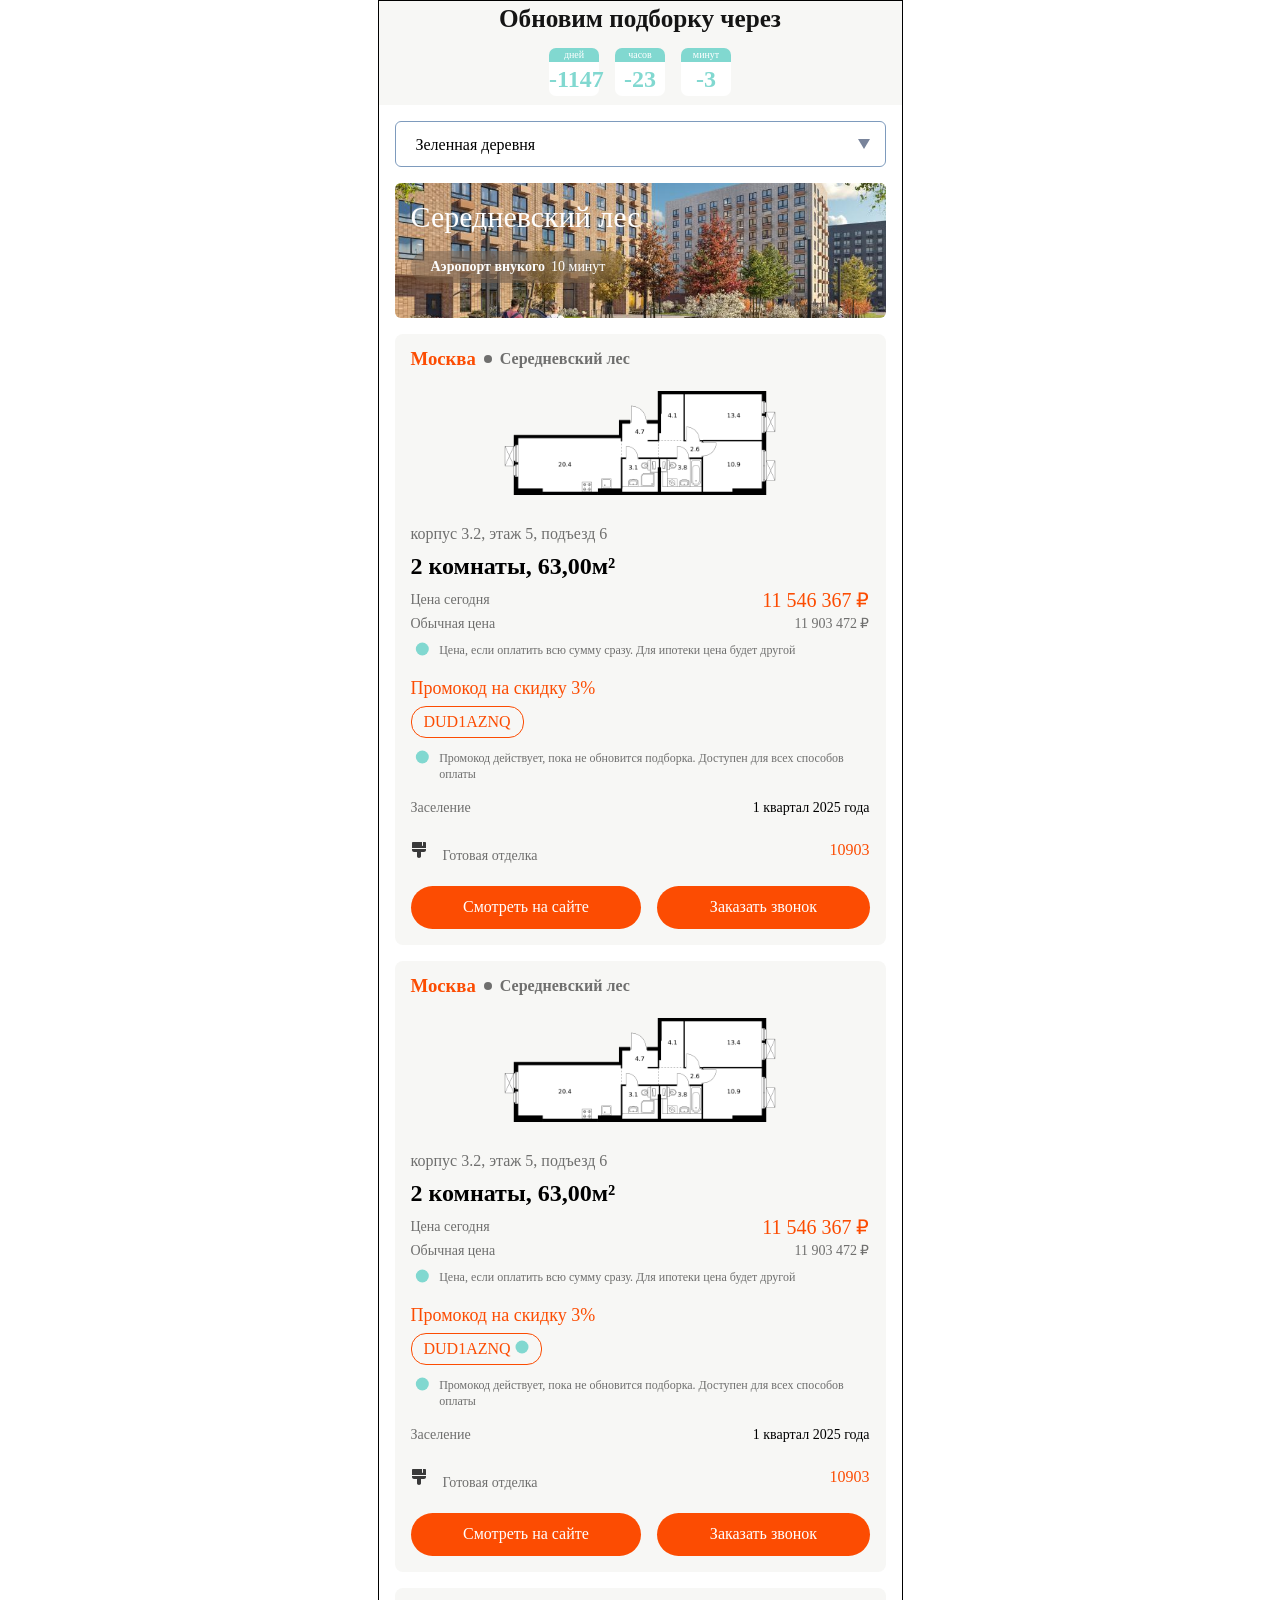
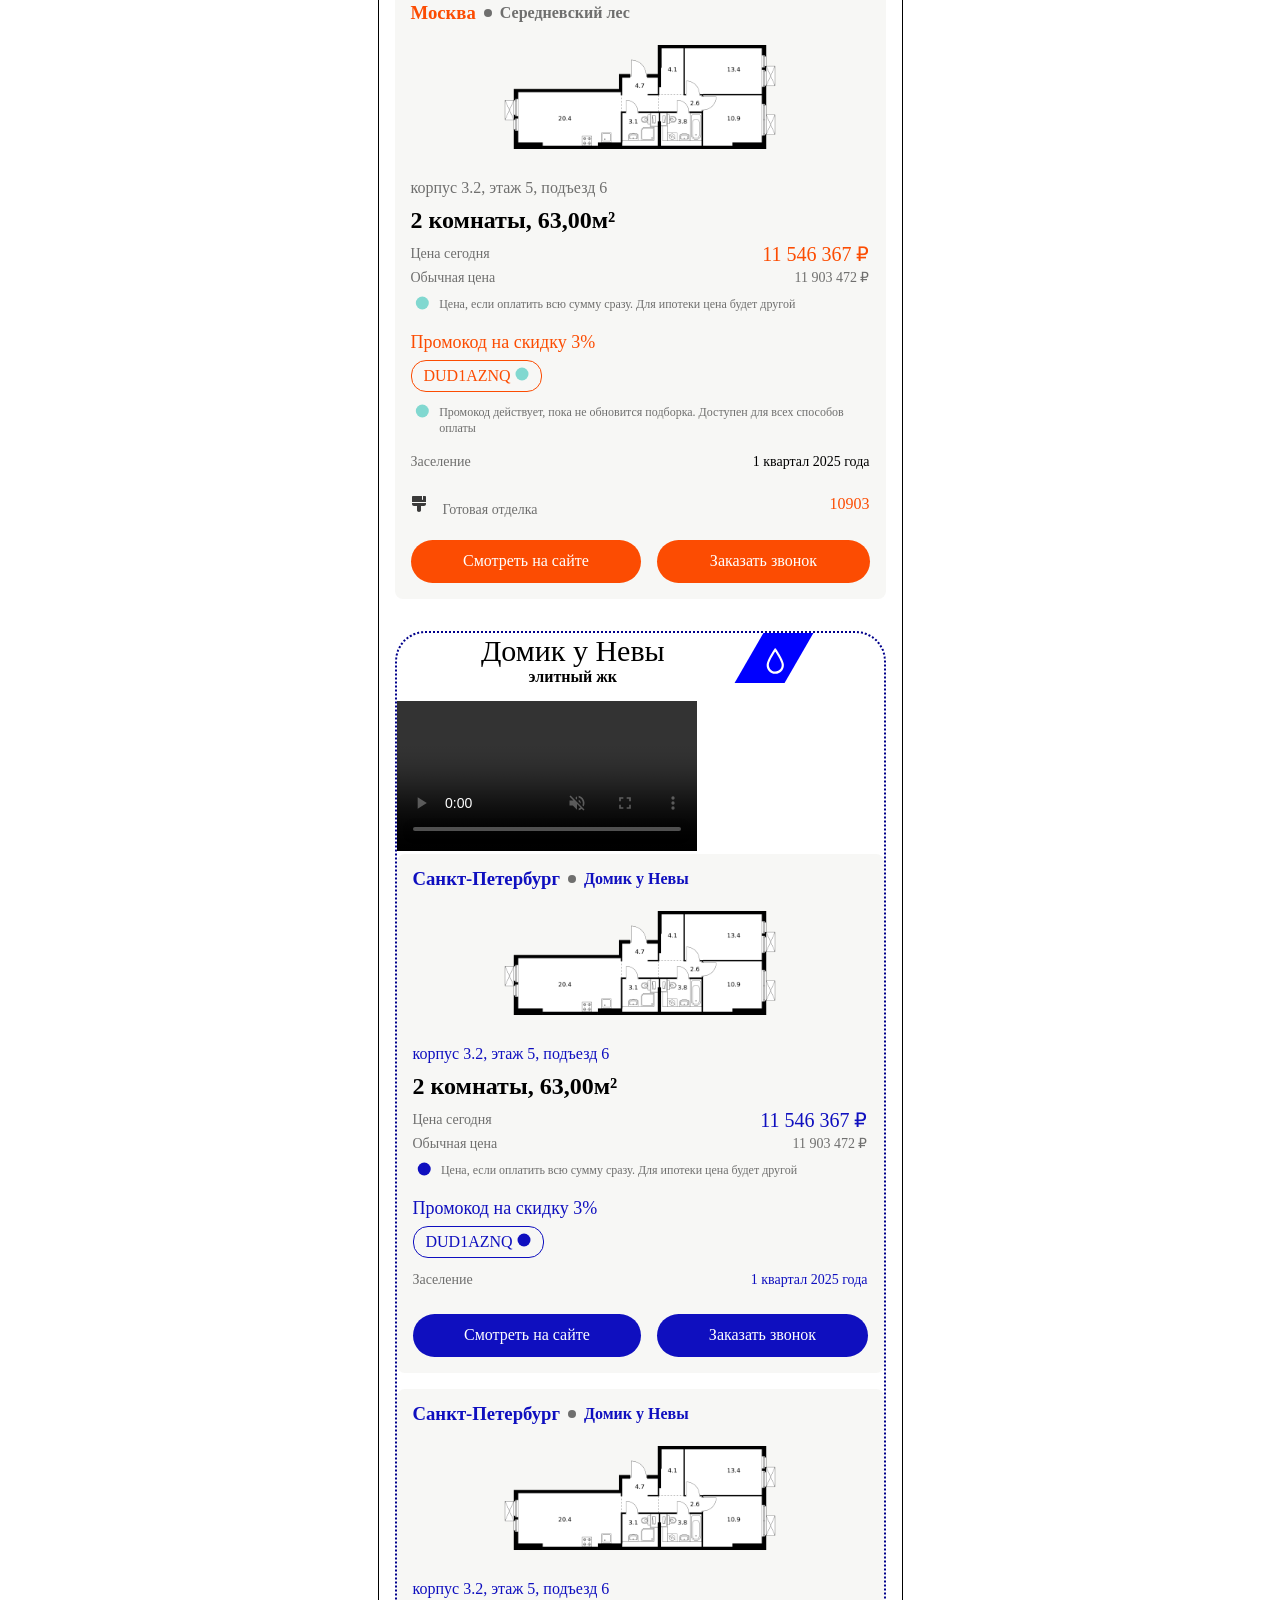
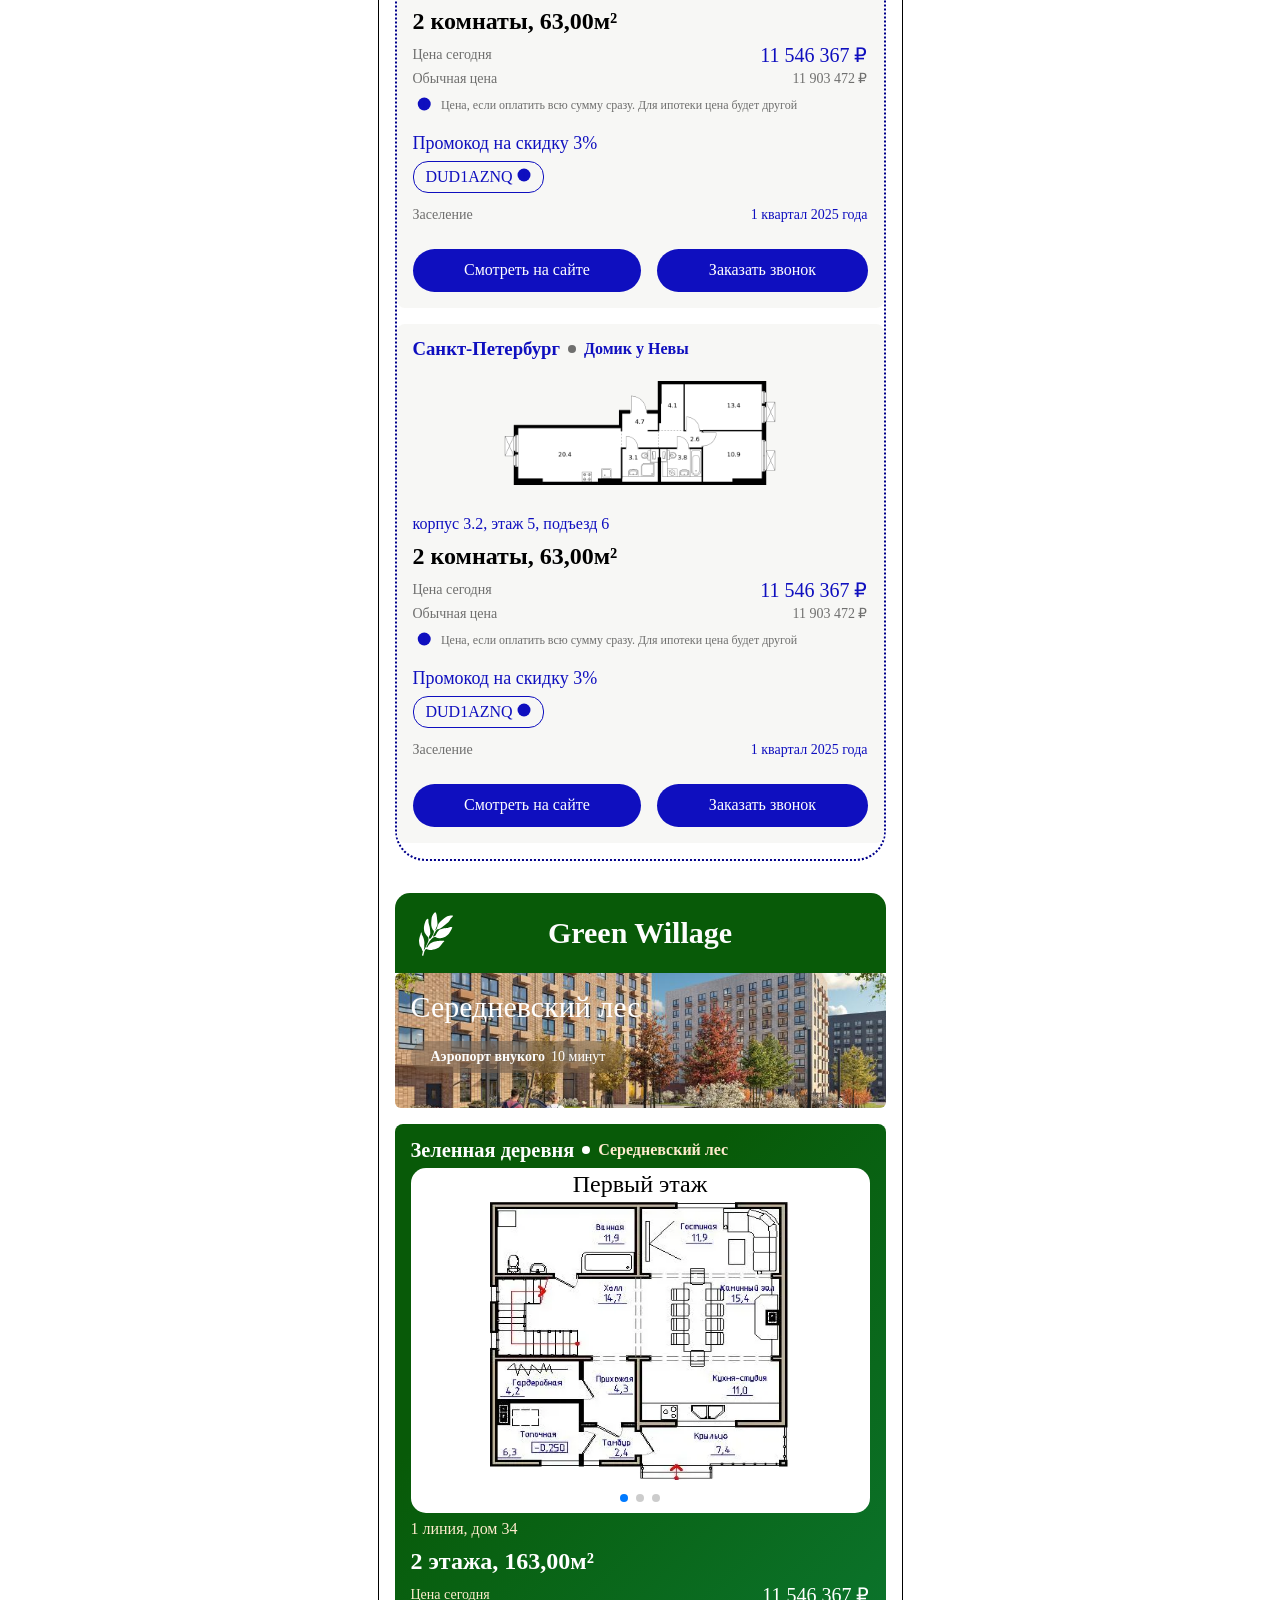
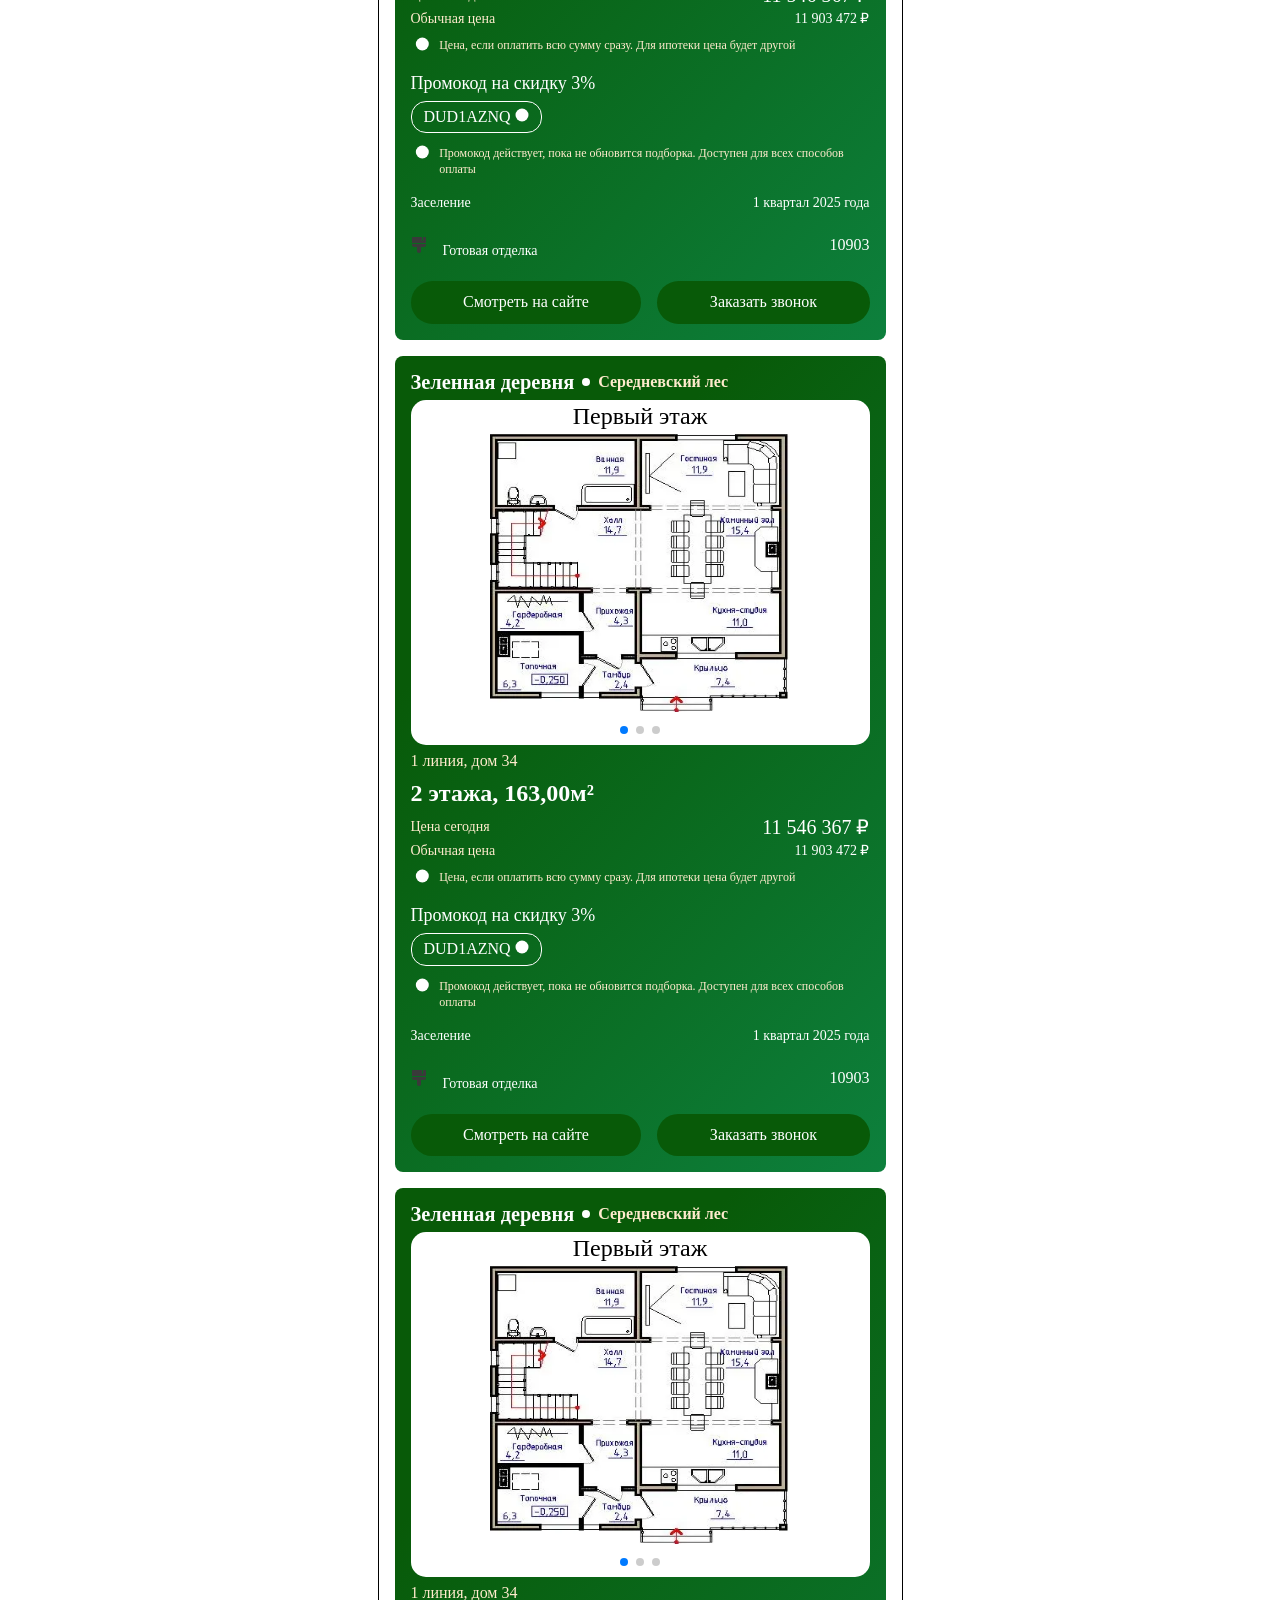
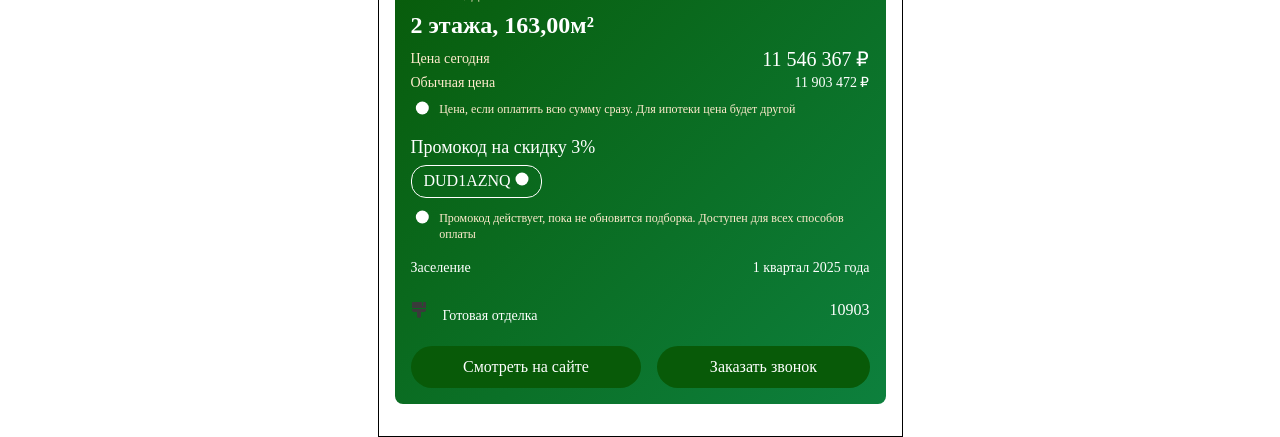
==== index.html @ e52413b0 "init" ====
<!DOCTYPE html>
<html lang="en">

<head>
  <meta charset="UTF-8">
  <meta name="viewport" content="width=device-width, initial-scale=1.0">
  <title>Web app</title>
  <link rel="stylesheet" href="https://cdn.jsdelivr.net/npm/swiper@9/swiper-bundle.min.css"/>
  <link rel="stylesheet" href="css/normalize.css">
  <link rel="stylesheet" href="css/style.css">
  <link rel="stylesheet" href="css/style_swiper.css">
  <link rel="stylesheet" href="css/green.css">
  <link rel="stylesheet" href="css/video.css">
  <link rel="stylesheet" href="css/color.css">
</head>

<body>
  <div class="content">
    <div class="webapp__info">
      <h2 class="webapp__title">Обновим подборку через</h2>
      <ul class="info__date flex list-reset">
        <li class="date__card">
          <div class="card__content flex">
            <span class="card__up bg_tiffany">дней</span>
            <span class="card__down text__tiffany" id="days"></span>
          </div>
        </li>
        <li class="date__card">
          <div class="card__content flex">
            <span class="card__up bg_tiffany">часов</span>
            <span class="card__down text__tiffany" id="hours"></span>
          </div>
        </li>
        <li class="date__card">
          <div class="card__content flex">
            <span class="card__up bg_tiffany">минут</span>
            <span class="card__down text__tiffany" id="minutes"></span>
          </div>
        </li>
      </ul>
    </div>
    <div class="contact-form hidden" id="contactForm">
      <label for="phone">Введите ваш номер телефона:</label>
      <input type="text" id="phone" name="phone" placeholder="Номер телефона" value="+7" required>
      <span id="phoneError" class="error"></span>
      <button type="submit">Отправить</button>
    </div>
    <div id="overlay"></div>
    <header>
      <div class="container">
        <div class="form-group">
          <div class="dropdown">
            <button class="dropdown__button">Москва</button>
            <ul class="dropdown__list">
              <li class="dropdown__list-item" data-id="moskov" data-value="travel">Москва</li>
              <li class="dropdown__list-item" data-id="spb" data-value="lessons">Санкт-Петербург</li>
              <li class="dropdown__list-item" data-id="s3" data-value="photo">Зеленная деревня</li>
            </ul>
            <input type="text" name="select-category" value="" class="dropdown__input-hidden" >
          </div>
        </div>
      </div>
    </header>
    <main class="container">
      <section id="moskov">
        <a href="#">
          <div class="header__section">
            <h2 class="section__titile">Середневский лес</h2>
            <div class="section__transport flex">
              <h4 class="transport__name">Аэропорт внукого</h4>
              <span> </span>
              <time class="transport__time">10 минут</time>
            </div>
          </div>
        </a>
        <div>
          <ul class="list-reset">
            <li class="plans">
              <div class="plans__card flex">
                <div class="card__header flex">
                  <h3 class="header__city text-tifani">Москва</h3>
                  <span class="header__point"></span>
                  <h4 class="header__location">Середневский лес</h4>
                </div>
                <img src="images/plan1.png" alt="" class="plans__img">
                <div>
                  <div class="plans__address flex">
                    <span class="address__text">корпус 3.2, этаж 5, подъезд 6</span>
                  </div>
                  <div class="plans__info flex">
                    <h2 class="info__detail">2 комнаты, 63,00м²</h2>
                  </div>
                  <div class="flex plans__price">
                    <div class="flex price__line">
                      <span class="price__detail">Цена сегодня</span>
                      <span class="price__detail price__today text-tifani">11 546 367 ₽</span>
                    </div>
                    <div class="flex price__line">
                      <span class="price__detail">Обычная цена</span>
                      <span class="price__detail price__regular">11 903 472 ₽</span>
                    </div>
                  </div>
                  <div class="plans_sale flex">
                    <svg width="14" height="14" viewBox="0 0 14 14" fill="#81D8D0" xmlns="http://www.w3.org/2000/svg"
                      class="save__svg">
                      <circle cx="7" cy="7" r="6.5"></circle>
                      <path
                        d="M6.5 6C6.5 5.72386 6.72386 5.5 7 5.5C7.27614 5.5 7.5 5.72386 7.5 6V10.5C7.5 10.7761 7.27614 11 7 11C6.72386 11 6.5 10.7761 6.5 10.5V6Z">
                      </path>
                      <path
                        d="M7.00006 4.32C7.37206 4.32 7.66006 4.032 7.66006 3.66C7.66006 3.288 7.37206 3 7.00006 3C6.62806 3 6.34006 3.288 6.34006 3.66C6.34006 4.032 6.62806 4.32 7.00006 4.32Z">
                      </path>
                    </svg>
                    <p class="sale_text">
                      Цена, если оплатить всю сумму сразу. Для ипотеки цена будет другой
                    </p>
                  </div>
                  <p class="promocode__text text-tifani">
                    Промокод на скидку 3%
                  </p>
                  <button class="btn-reset promocode__btn text-tifani border-tifani">
                    DUD1AZNQ
                  </button>
                  <div class="plans_sale flex">
                    <svg width="14" height="14" viewBox="0 0 14 14" fill="#81D8D0" xmlns="http://www.w3.org/2000/svg"
                      class="save__svg">
                      <circle cx="7" cy="7" r="6.5"></circle>
                      <path
                        d="M6.5 6C6.5 5.72386 6.72386 5.5 7 5.5C7.27614 5.5 7.5 5.72386 7.5 6V10.5C7.5 10.7761 7.27614 11 7 11C6.72386 11 6.5 10.7761 6.5 10.5V6Z">
                      </path>
                      <path
                        d="M7.00006 4.32C7.37206 4.32 7.66006 4.032 7.66006 3.66C7.66006 3.288 7.37206 3 7.00006 3C6.62806 3 6.34006 3.288 6.34006 3.66C6.34006 4.032 6.62806 4.32 7.00006 4.32Z">
                      </path>
                    </svg>
                    <p class="promocode__info">
                      Промокод действует, пока не обновится подборка. Доступен для всех способов оплаты
                    </p>
                  </div>
                  <div class="flex_between plans__check-in">
                    <span class="check-in__title">Заселение</span>
                    <span class="check-in__date">1 квартал 2025 года</span>
                  </div>
                  <div class="flex_between finishing">
                    <div class="flex">
                      <svg width="16" height="16" viewBox="0 0 16 16" fill="#81D8D0" xmlns="http://www.w3.org/2000/svg">
                        <path fill-rule="evenodd" clip-rule="evenodd"
                          d="M15 6H1V1C1 0.447715 1.44772 0 2 0H11V3.5C11 3.77614 11.2239 4 11.5 4C11.7761 4 12 3.77614 12 3.5V0H14C14.5523 0 15 0.447715 15 1V6ZM1 7H15V8C15 9.10457 14.1046 10 13 10H10V14.3333C10 15.2538 9.10457 16 8 16C6.89543 16 6 15.2538 6 14.3333V10H3C1.89543 10 1 9.10457 1 8V7Z"
                          fill="#3A3A3A" />
                      </svg>
                      <span class="finishing__text">Готовая отделка</span>
                    </div>
                    <div class="flex">
                      <path fill-rule="evenodd" clip-rule="evenodd"
                        d="M13.9177 9.00419C14.0087 9.54892 14.4477 10 15 10C15.5523 10 16.0066 9.55004 15.9384 9.00199C15.4471 5.05471 12.0803 2 8 2C3.9197 2 0.552862 5.05471 0.0616463 9.00199C-0.00655635 9.55004 0.447715 10 1 10C1.55228 10 1.99127 9.54893 2.08226 9.00419C2.55661 6.16441 5.02554 4 8 4C10.9745 4 13.4434 6.16441 13.9177 9.00419Z">
                      </path>
                      <span class="finishing__count text-tifani">10903</span>
                    </div>
                  </div>
                  <div class="flex button__block">
                    <button class="btn-reset btn_link bg-tifani">
                      <a href="">
                        Смотреть на сайте
                      </a>
                    </button>
                    <button class="btn-reset btn_link bg-tifani form-trigger" data-form-trigger>
                      <a href="">
                        Заказать звонок
                      </a>
                    </button>

                  </div>

                </div>
              </div>
            </li>
            <li class="plans">
              <div class="plans__card flex">
                <div class="card__header flex">
                  <h3 class="header__city text-tifani">Москва</h3>
                  <span class="header__point"></span>
                  <h4 class="header__location">Середневский лес</h4>
                </div>
                <img src="images/plan1.png" alt="" class="plans__img">
                <div>
                  <div class="plans__address flex">
                    <span class="address__text">корпус 3.2, этаж 5, подъезд 6</span>
                  </div>
                  <div class="plans__info flex">
                    <h2 class="info__detail">2 комнаты, 63,00м²</h2>
                  </div>
                  <div class="flex plans__price">
                    <div class="flex price__line">
                      <span class="price__detail">Цена сегодня</span>
                      <span class="price__detail price__today text-tifani">11 546 367 ₽</span>
                    </div>
                    <div class="flex price__line">
                      <span class="price__detail">Обычная цена</span>
                      <span class="price__detail price__regular">11 903 472 ₽</span>
                    </div>
                  </div>
                  <div class="plans_sale flex">
                    <svg width="14" height="14" viewBox="0 0 14 14" fill="#81D8D0" xmlns="http://www.w3.org/2000/svg"
                      class="save__svg">
                      <circle cx="7" cy="7" r="6.5"></circle>
                      <path
                        d="M6.5 6C6.5 5.72386 6.72386 5.5 7 5.5C7.27614 5.5 7.5 5.72386 7.5 6V10.5C7.5 10.7761 7.27614 11 7 11C6.72386 11 6.5 10.7761 6.5 10.5V6Z">
                      </path>
                      <path
                        d="M7.00006 4.32C7.37206 4.32 7.66006 4.032 7.66006 3.66C7.66006 3.288 7.37206 3 7.00006 3C6.62806 3 6.34006 3.288 6.34006 3.66C6.34006 4.032 6.62806 4.32 7.00006 4.32Z">
                      </path>
                    </svg>
                    <p class="sale_text">
                      Цена, если оплатить всю сумму сразу. Для ипотеки цена будет другой
                    </p>
                  </div>
                  <p class="promocode__text text-tifani">
                    Промокод на скидку 3%
                  </p>
                  <button class="btn-reset promocode__btn text-tifani border-tifani">
                    DUD1AZNQ
                    <svg width="14" height="14" viewBox="0 0 14 14" fill="#81D8D0" xmlns="http://www.w3.org/2000/svg"
                      class="stroke-primary basis-[5%] mr-1.5">
                      <circle cx="7" cy="7" r="6.5"></circle>
                      <path
                        d="M6.5 6C6.5 5.72386 6.72386 5.5 7 5.5C7.27614 5.5 7.5 5.72386 7.5 6V10.5C7.5 10.7761 7.27614 11 7 11C6.72386 11 6.5 10.7761 6.5 10.5V6Z">
                      </path>
                      <path
                        d="M7.00006 4.32C7.37206 4.32 7.66006 4.032 7.66006 3.66C7.66006 3.288 7.37206 3 7.00006 3C6.62806 3 6.34006 3.288 6.34006 3.66C6.34006 4.032 6.62806 4.32 7.00006 4.32Z">
                      </path>
                    </svg>
                  </button>
                  <div class="plans_sale flex">
                    <svg width="14" height="14" viewBox="0 0 14 14" fill="#81D8D0" xmlns="http://www.w3.org/2000/svg"
                      class="save__svg">
                      <circle cx="7" cy="7" r="6.5"></circle>
                      <path
                        d="M6.5 6C6.5 5.72386 6.72386 5.5 7 5.5C7.27614 5.5 7.5 5.72386 7.5 6V10.5C7.5 10.7761 7.27614 11 7 11C6.72386 11 6.5 10.7761 6.5 10.5V6Z">
                      </path>
                      <path
                        d="M7.00006 4.32C7.37206 4.32 7.66006 4.032 7.66006 3.66C7.66006 3.288 7.37206 3 7.00006 3C6.62806 3 6.34006 3.288 6.34006 3.66C6.34006 4.032 6.62806 4.32 7.00006 4.32Z">
                      </path>
                    </svg>
                    <p class="promocode__info">
                      Промокод действует, пока не обновится подборка. Доступен для всех способов оплаты
                    </p>
                  </div>
                  <div class="flex_between plans__check-in">
                    <span class="check-in__title">Заселение</span>
                    <span class="check-in__date">1 квартал 2025 года</span>
                  </div>
                  <div class="flex_between finishing">
                    <div class="flex">
                      <svg width="16" height="16" viewBox="0 0 16 16" fill="#81D8D0" xmlns="http://www.w3.org/2000/svg">
                        <path fill-rule="evenodd" clip-rule="evenodd"
                          d="M15 6H1V1C1 0.447715 1.44772 0 2 0H11V3.5C11 3.77614 11.2239 4 11.5 4C11.7761 4 12 3.77614 12 3.5V0H14C14.5523 0 15 0.447715 15 1V6ZM1 7H15V8C15 9.10457 14.1046 10 13 10H10V14.3333C10 15.2538 9.10457 16 8 16C6.89543 16 6 15.2538 6 14.3333V10H3C1.89543 10 1 9.10457 1 8V7Z"
                          fill="#3A3A3A" />
                      </svg>
                      <span class="finishing__text">Готовая отделка</span>
                    </div>
                    <div class="flex">
                      <path fill-rule="evenodd" clip-rule="evenodd"
                        d="M13.9177 9.00419C14.0087 9.54892 14.4477 10 15 10C15.5523 10 16.0066 9.55004 15.9384 9.00199C15.4471 5.05471 12.0803 2 8 2C3.9197 2 0.552862 5.05471 0.0616463 9.00199C-0.00655635 9.55004 0.447715 10 1 10C1.55228 10 1.99127 9.54893 2.08226 9.00419C2.55661 6.16441 5.02554 4 8 4C10.9745 4 13.4434 6.16441 13.9177 9.00419Z">
                      </path>
                      <span class="finishing__count text-tifani">10903</span>
                    </div>
                  </div>
                  <div class="flex button__block">
                    <button class="btn-reset btn_link bg-tifani">
                      <a href="">
                        Смотреть на сайте
                      </a>
                    </button>
                    <button class="btn-reset btn_link bg-tifani form-trigger" data-form-trigger>
                      <a href="">
                        Заказать звонок
                      </a>
                    </button>
                  </div>
                </div>
              </div>
            </li>
            <li class="plans">
              <div class="plans__card flex">
                <div class="card__header flex">
                  <h3 class="header__city text-tifani">Москва</h3>
                  <span class="header__point"></span>
                  <h4 class="header__location">Середневский лес</h4>
                </div>
                <img src="images/plan1.png" alt="" class="plans__img">
                <div>
                  <div class="plans__address flex">
                    <span class="address__text">корпус 3.2, этаж 5, подъезд 6</span>
                  </div>
                  <div class="plans__info flex">
                    <h2 class="info__detail">2 комнаты, 63,00м²</h2>
                  </div>
                  <div class="flex plans__price">
                    <div class="flex price__line">
                      <span class="price__detail">Цена сегодня</span>
                      <span class="price__detail price__today text-tifani">11 546 367 ₽</span>
                    </div>
                    <div class="flex price__line">
                      <span class="price__detail">Обычная цена</span>
                      <span class="price__detail price__regular">11 903 472 ₽</span>
                    </div>
                  </div>
                  <div class="plans_sale flex">
                    <svg width="14" height="14" viewBox="0 0 14 14" fill="#81D8D0" xmlns="http://www.w3.org/2000/svg"
                      class="save__svg">
                      <circle cx="7" cy="7" r="6.5"></circle>
                      <path
                        d="M6.5 6C6.5 5.72386 6.72386 5.5 7 5.5C7.27614 5.5 7.5 5.72386 7.5 6V10.5C7.5 10.7761 7.27614 11 7 11C6.72386 11 6.5 10.7761 6.5 10.5V6Z">
                      </path>
                      <path
                        d="M7.00006 4.32C7.37206 4.32 7.66006 4.032 7.66006 3.66C7.66006 3.288 7.37206 3 7.00006 3C6.62806 3 6.34006 3.288 6.34006 3.66C6.34006 4.032 6.62806 4.32 7.00006 4.32Z">
                      </path>
                    </svg>
                    <p class="sale_text">
                      Цена, если оплатить всю сумму сразу. Для ипотеки цена будет другой
                    </p>
                  </div>
                  <p class="promocode__text text-tifani">
                    Промокод на скидку 3%
                  </p>
                  <button class="btn-reset promocode__btn text-tifani border-tifani">
                    DUD1AZNQ
                    <svg width="14" height="14" viewBox="0 0 14 14" fill="#81D8D0" xmlns="http://www.w3.org/2000/svg"
                      class="stroke-primary basis-[5%] mr-1.5">
                      <circle cx="7" cy="7" r="6.5"></circle>
                      <path
                        d="M6.5 6C6.5 5.72386 6.72386 5.5 7 5.5C7.27614 5.5 7.5 5.72386 7.5 6V10.5C7.5 10.7761 7.27614 11 7 11C6.72386 11 6.5 10.7761 6.5 10.5V6Z">
                      </path>
                      <path
                        d="M7.00006 4.32C7.37206 4.32 7.66006 4.032 7.66006 3.66C7.66006 3.288 7.37206 3 7.00006 3C6.62806 3 6.34006 3.288 6.34006 3.66C6.34006 4.032 6.62806 4.32 7.00006 4.32Z">
                      </path>
                    </svg>
                  </button>
                  <div class="plans_sale flex">
                    <svg width="14" height="14" viewBox="0 0 14 14" fill="#81D8D0" xmlns="http://www.w3.org/2000/svg"
                      class="save__svg">
                      <circle cx="7" cy="7" r="6.5"></circle>
                      <path
                        d="M6.5 6C6.5 5.72386 6.72386 5.5 7 5.5C7.27614 5.5 7.5 5.72386 7.5 6V10.5C7.5 10.7761 7.27614 11 7 11C6.72386 11 6.5 10.7761 6.5 10.5V6Z">
                      </path>
                      <path
                        d="M7.00006 4.32C7.37206 4.32 7.66006 4.032 7.66006 3.66C7.66006 3.288 7.37206 3 7.00006 3C6.62806 3 6.34006 3.288 6.34006 3.66C6.34006 4.032 6.62806 4.32 7.00006 4.32Z">
                      </path>
                    </svg>
                    <p class="promocode__info">
                      Промокод действует, пока не обновится подборка. Доступен для всех способов оплаты
                    </p>
                  </div>
                  <div class="flex_between plans__check-in">
                    <span class="check-in__title">Заселение</span>
                    <span class="check-in__date">1 квартал 2025 года</span>
                  </div>
                  <div class="flex_between finishing">
                    <div class="flex">
                      <svg width="16" height="16" viewBox="0 0 16 16" fill="#81D8D0" xmlns="http://www.w3.org/2000/svg">
                        <path fill-rule="evenodd" clip-rule="evenodd"
                          d="M15 6H1V1C1 0.447715 1.44772 0 2 0H11V3.5C11 3.77614 11.2239 4 11.5 4C11.7761 4 12 3.77614 12 3.5V0H14C14.5523 0 15 0.447715 15 1V6ZM1 7H15V8C15 9.10457 14.1046 10 13 10H10V14.3333C10 15.2538 9.10457 16 8 16C6.89543 16 6 15.2538 6 14.3333V10H3C1.89543 10 1 9.10457 1 8V7Z"
                          fill="#3A3A3A" />
                      </svg>
                      <span class="finishing__text">Готовая отделка</span>
                    </div>
                    <div class="flex">
                      <path fill-rule="evenodd" clip-rule="evenodd"
                        d="M13.9177 9.00419C14.0087 9.54892 14.4477 10 15 10C15.5523 10 16.0066 9.55004 15.9384 9.00199C15.4471 5.05471 12.0803 2 8 2C3.9197 2 0.552862 5.05471 0.0616463 9.00199C-0.00655635 9.55004 0.447715 10 1 10C1.55228 10 1.99127 9.54893 2.08226 9.00419C2.55661 6.16441 5.02554 4 8 4C10.9745 4 13.4434 6.16441 13.9177 9.00419Z">
                      </path>
                      <span class="finishing__count text-tifani">10903</span>
                    </div>
                  </div>
                  <div class="flex button__block">
                    <button class="btn-reset btn_link bg-tifani">
                      <a href="">
                        Смотреть на сайте
                      </a>
                    </button>
                    <button class="btn-reset btn_link bg-tifani form-trigger" data-form-trigger>
                      <a href="">
                        Заказать звонок
                      </a>
                    </button>
                  </div>
                </div>
              </div>
            </li>
          </ul>
        </div>
      </section>
      <section id="spb" class="seaction__border">
        <div class="header__logo flex">
          <div>
            <h3 class="section__titile text__black">Домик у Невы</h3>
            <h4 class="logo__small-text">элитный жк</h4>
          </div>
          <div class="bg-logo">
            <svg fill="#ffffff" viewBox="0 0 14 14" role="img" focusable="false" aria-hidden="true" xmlns="http://www.w3.org/2000/svg" class="svg_logo">
              <path d="m 6.98225,13 c -1.2625,0 -2.4005,-0.5535 -3.17,-1.569 -0.5545,-0.7085 -0.8305,-1.539 -0.8305,-2.43 0,-0.2775 0.03,-0.5545 0.0925,-0.801 0.1495,-0.8925 0.795,-2.339 1.965,-4.339 C 5.90275,2.3835 6.60775,1.277 6.64475,1.277 6.70625,1.154 6.79875,1 6.98225,1 c 0.186,0 0.2775,0.154 0.3705,0.2775 0,0 0.7385,1.1075 1.5995,2.584 1.171,2 1.8155,3.4465 1.9695,4.339 0.0655,0.246 0.0965,0.5225 0.0965,0.8 0,0.8925 -0.2775,1.7225 -0.825,2.4305 -0.81,0.986 -1.981,1.569 -3.211,1.569 z m 0,-1.046 c 0.9525,0 1.8145,-0.4305 2.4005,-1.1705 0.3995,-0.522 0.6145,-1.1685 0.6145,-1.845 0,-0.216 -0.0295,-0.4005 -0.0615,-0.6145 C 9.81275,7.647 9.28925,6.478 8.39875,4.9075 7.72025,3.708 7.13625,2.847 7.13625,2.847 l -0.155,-0.2165 -0.127,0.185 c 0,0 -0.5855,0.8925 -1.2605,2.0625 -0.9215,1.5745 -1.4465,2.737 -1.536,3.4195 -0.0305,0.2155 -0.0615,0.4 -0.0615,0.6145 0,0.6775 0.2145,1.2935 0.6145,1.8465 0.555,0.769 1.4155,1.1995 2.37,1.1995 l 0.0015,-0.004 z"/>
            </svg>
          </div>
        </div>
        <div class="video__header">
          <video data-setup="[object Object]" class="vjs-tech" id="vjs_video_3_html5_api" tabindex="-1" playsinline="playsinline" autoplay="" src="https://storage.yandexcloud.net/rsti-media/p/p/v/12b717fd704ed914f8f1cfcaf1013caa4dfce26b.mp4" controls muted></video>
        </div>

          <div>
          <ul class="list-reset">
            <li class="plans ">
              <div class="plans__card flex">
                <div class="card__header flex">
                  <h3 class="header__city text_blue">Санкт-Петербург</h3>
                  <span class="header__point"></span>
                  <h4 class="header__location text_blue">Домик у Невы</h4>
                </div>
                <img src="images/plan1.png" alt="" class="plans__img">
                <div>
                  <div>
                    <div class="plans__address flex">
                      <span class="address__text text_blue">корпус 3.2, этаж 5, подъезд 6</span>
                    </div>
                    <div class="plans__info flex">
                      <h2 class="info__detail ">2 комнаты, 63,00м²</h2>
                    </div>
                    <div class="flex plans__price">
                      <div class="flex price__line">
                        <span class="price__detail">Цена сегодня</span>
                        <span class="price__detail price__today text_blue">11 546 367 ₽</span>
                      </div>
                      <div class="flex price__line">
                        <span class="price__detail">Обычная цена</span>
                        <span class="price__detail price__regular">11 903 472 ₽</span>
                      </div>
                    </div>
                    <div class="plans_sale flex">
                      <svg width="14" height="14" viewBox="0 0 14 14" fill="#0f0fbf" xmlns="http://www.w3.org/2000/svg"
                        class="save__svg">
                        <circle cx="7" cy="7" r="6.5"></circle>
                        <path
                          d="M6.5 6C6.5 5.72386 6.72386 5.5 7 5.5C7.27614 5.5 7.5 5.72386 7.5 6V10.5C7.5 10.7761 7.27614 11 7 11C6.72386 11 6.5 10.7761 6.5 10.5V6Z">
                        </path>
                        <path
                          d="M7.00006 4.32C7.37206 4.32 7.66006 4.032 7.66006 3.66C7.66006 3.288 7.37206 3 7.00006 3C6.62806 3 6.34006 3.288 6.34006 3.66C6.34006 4.032 6.62806 4.32 7.00006 4.32Z">
                        </path>
                      </svg>
                      <p class="sale_text">
                        Цена, если оплатить всю сумму сразу. Для ипотеки цена будет другой
                      </p>
                    </div>
                    <p class="promocode__text text_blue">
                      Промокод на скидку 3%
                    </p>
                    <button class="btn-reset promocode__btn text_blue blue__border">
                      DUD1AZNQ
                      <svg width="14" height="14" viewBox="0 0 14 14" fill="#0f0fbf" xmlns="http://www.w3.org/2000/svg"
                        class="stroke-primary basis-[5%] mr-1.5">
                        <circle cx="7" cy="7" r="6.5"></circle>
                        <path
                          d="M6.5 6C6.5 5.72386 6.72386 5.5 7 5.5C7.27614 5.5 7.5 5.72386 7.5 6V10.5C7.5 10.7761 7.27614 11 7 11C6.72386 11 6.5 10.7761 6.5 10.5V6Z">
                        </path>
                        <path
                          d="M7.00006 4.32C7.37206 4.32 7.66006 4.032 7.66006 3.66C7.66006 3.288 7.37206 3 7.00006 3C6.62806 3 6.34006 3.288 6.34006 3.66C6.34006 4.032 6.62806 4.32 7.00006 4.32Z">
                        </path>
                      </svg>
                    </button>
                    <div class="flex_between plans__check-in">
                      <span class="check-in__title">Заселение</span>
                      <span class="check-in__date text_blue">1 квартал 2025 года</span>
                    </div>
                    <div class="flex button__block">
                      <button class="btn-reset btn_link bg_blue">
                        <a href="">
                          Смотреть на сайте
                        </a>
                      </button>
                      <button class="btn-reset btn_link bg_blue form-trigger" data-form-trigger>
                        <a href="">
                          Заказать звонок
                        </a>
                      </button>
                    </div>
                  </div>
                </div>
              </div>
            </li>
            <li class="plans ">
              <div class="plans__card flex">
                <div class="card__header flex">
                  <h3 class="header__city text_blue">Санкт-Петербург</h3>
                  <span class="header__point"></span>
                  <h4 class="header__location text_blue">Домик у Невы</h4>
                </div>
                <img src="images/plan1.png" alt="" class="plans__img">
                <div>
                  <div>
                    <div class="plans__address flex">
                      <span class="address__text text_blue">корпус 3.2, этаж 5, подъезд 6</span>
                    </div>
                    <div class="plans__info flex">
                      <h2 class="info__detail ">2 комнаты, 63,00м²</h2>
                    </div>
                    <div class="flex plans__price">
                      <div class="flex price__line">
                        <span class="price__detail">Цена сегодня</span>
                        <span class="price__detail price__today text_blue">11 546 367 ₽</span>
                      </div>
                      <div class="flex price__line">
                        <span class="price__detail">Обычная цена</span>
                        <span class="price__detail price__regular">11 903 472 ₽</span>
                      </div>
                    </div>
                    <div class="plans_sale flex">
                      <svg width="14" height="14" viewBox="0 0 14 14" fill="#0f0fbf" xmlns="http://www.w3.org/2000/svg"
                        class="save__svg">
                        <circle cx="7" cy="7" r="6.5"></circle>
                        <path
                          d="M6.5 6C6.5 5.72386 6.72386 5.5 7 5.5C7.27614 5.5 7.5 5.72386 7.5 6V10.5C7.5 10.7761 7.27614 11 7 11C6.72386 11 6.5 10.7761 6.5 10.5V6Z">
                        </path>
                        <path
                          d="M7.00006 4.32C7.37206 4.32 7.66006 4.032 7.66006 3.66C7.66006 3.288 7.37206 3 7.00006 3C6.62806 3 6.34006 3.288 6.34006 3.66C6.34006 4.032 6.62806 4.32 7.00006 4.32Z">
                        </path>
                      </svg>
                      <p class="sale_text">
                        Цена, если оплатить всю сумму сразу. Для ипотеки цена будет другой
                      </p>
                    </div>
                    <p class="promocode__text text_blue">
                      Промокод на скидку 3%
                    </p>
                    <button class="btn-reset promocode__btn text_blue blue__border">
                      DUD1AZNQ
                      <svg width="14" height="14" viewBox="0 0 14 14" fill="#0f0fbf" xmlns="http://www.w3.org/2000/svg"
                        class="stroke-primary basis-[5%] mr-1.5">
                        <circle cx="7" cy="7" r="6.5"></circle>
                        <path
                          d="M6.5 6C6.5 5.72386 6.72386 5.5 7 5.5C7.27614 5.5 7.5 5.72386 7.5 6V10.5C7.5 10.7761 7.27614 11 7 11C6.72386 11 6.5 10.7761 6.5 10.5V6Z">
                        </path>
                        <path
                          d="M7.00006 4.32C7.37206 4.32 7.66006 4.032 7.66006 3.66C7.66006 3.288 7.37206 3 7.00006 3C6.62806 3 6.34006 3.288 6.34006 3.66C6.34006 4.032 6.62806 4.32 7.00006 4.32Z">
                        </path>
                      </svg>
                    </button>
                    <div class="flex_between plans__check-in">
                      <span class="check-in__title">Заселение</span>
                      <span class="check-in__date text_blue">1 квартал 2025 года</span>
                    </div>
                    <div class="flex button__block">
                      <button class="btn-reset btn_link bg_blue">
                        <a href="">
                          Смотреть на сайте
                        </a>
                      </button>
                      <button class="btn-reset btn_link bg_blue form-trigger" data-form-trigger>
                        <a href="">
                          Заказать звонок
                        </a>
                      </button>
                    </div>
                  </div>
                </div>
              </div>
            </li>
            <li class="plans ">
              <div class="plans__card flex">
                <div class="card__header flex">
                  <h3 class="header__city text_blue">Санкт-Петербург</h3>
                  <span class="header__point"></span>
                  <h4 class="header__location text_blue">Домик у Невы</h4>
                </div>
                <img src="images/plan1.png" alt="" class="plans__img">
                <div>
                  <div>
                    <div class="plans__address flex">
                      <span class="address__text text_blue">корпус 3.2, этаж 5, подъезд 6</span>
                    </div>
                    <div class="plans__info flex">
                      <h2 class="info__detail ">2 комнаты, 63,00м²</h2>
                    </div>
                    <div class="flex plans__price">
                      <div class="flex price__line">
                        <span class="price__detail">Цена сегодня</span>
                        <span class="price__detail price__today text_blue">11 546 367 ₽</span>
                      </div>
                      <div class="flex price__line">
                        <span class="price__detail">Обычная цена</span>
                        <span class="price__detail price__regular">11 903 472 ₽</span>
                      </div>
                    </div>
                    <div class="plans_sale flex">
                      <svg width="14" height="14" viewBox="0 0 14 14" fill="#0f0fbf" xmlns="http://www.w3.org/2000/svg"
                        class="save__svg">
                        <circle cx="7" cy="7" r="6.5"></circle>
                        <path
                          d="M6.5 6C6.5 5.72386 6.72386 5.5 7 5.5C7.27614 5.5 7.5 5.72386 7.5 6V10.5C7.5 10.7761 7.27614 11 7 11C6.72386 11 6.5 10.7761 6.5 10.5V6Z">
                        </path>
                        <path
                          d="M7.00006 4.32C7.37206 4.32 7.66006 4.032 7.66006 3.66C7.66006 3.288 7.37206 3 7.00006 3C6.62806 3 6.34006 3.288 6.34006 3.66C6.34006 4.032 6.62806 4.32 7.00006 4.32Z">
                        </path>
                      </svg>
                      <p class="sale_text">
                        Цена, если оплатить всю сумму сразу. Для ипотеки цена будет другой
                      </p>
                    </div>
                    <p class="promocode__text text_blue">
                      Промокод на скидку 3%
                    </p>
                    <button class="btn-reset promocode__btn text_blue blue__border">
                      DUD1AZNQ
                      <svg width="14" height="14" viewBox="0 0 14 14" fill="#0f0fbf" xmlns="http://www.w3.org/2000/svg"
                        class="stroke-primary basis-[5%] mr-1.5">
                        <circle cx="7" cy="7" r="6.5"></circle>
                        <path
                          d="M6.5 6C6.5 5.72386 6.72386 5.5 7 5.5C7.27614 5.5 7.5 5.72386 7.5 6V10.5C7.5 10.7761 7.27614 11 7 11C6.72386 11 6.5 10.7761 6.5 10.5V6Z">
                        </path>
                        <path
                          d="M7.00006 4.32C7.37206 4.32 7.66006 4.032 7.66006 3.66C7.66006 3.288 7.37206 3 7.00006 3C6.62806 3 6.34006 3.288 6.34006 3.66C6.34006 4.032 6.62806 4.32 7.00006 4.32Z">
                        </path>
                      </svg>
                    </button>
                    <div class="flex_between plans__check-in">
                      <span class="check-in__title">Заселение</span>
                      <span class="check-in__date text_blue">1 квартал 2025 года</span>
                    </div>
                    <div class="flex button__block">
                      <button class="btn-reset btn_link bg_blue">
                        <a href="">
                          Смотреть на сайте
                        </a>
                      </button>
                      <button class="btn-reset btn_link bg_blue form-trigger" data-form-trigger>
                        <a href="">
                          Заказать звонок
                        </a>
                      </button>
                    </div>
                  </div>
                </div>
              </div>
            </li>
          </ul>
        </div>
      </section>
      <section id="s3">
        <a href="#">
          <div class="green__label flex">
            <svg width="50px" height="50px" viewBox="0 0 1024 1024" class="gree__icon"  version="1.1" xmlns="http://www.w3.org/2000/svg">
              <path d="M859.29 140.28c-5.31-15.34-79.28-7-116 9.42s-163.34 116.58-188.52 172-17.35 64.14-30 84.29-17.1 33.3-22.12 27.66-2.24-16.66 7.83-36.5 28-55 32.21-78.58-10.15-111.32-11.56-147.31-15.46-105.8-33.6-106.37-69.25 69.39-75.15 122.11-17.46 139.43 4.21 195.12 34.11 42.14 41.25 66.88-14 82.5-40.95 117.38-37 46.84-48.27 43.18-17-29-9.06-46.76 26.22-37.12 26.48-61.55-9.33-113.22-15.22-136.06S360 291.87 358 272.34s2.85-67.45-10.61-72.41c-23.69-7.57-57.39 50.77-76.1 132.25s6.86 148 15.18 161.37 27.85 46.23 41.65 61.22 25.81 20.89 29.44 46.57 5.44 38.52-9.79 74.66-66.06 149.34-83 166.45c-4.19-42.4 6.47-30.15 7.41-63.57s-3.05-43.81 3-74.05-21.14-139.41-46-168.41c-12.13-15.05-8-53.59-15.32-54.33s-9.44-2.44-13.92 22.33-43 102-34.27 169.44 12.82 73.72 21.86 87.69 21.56 23.3 31.14 50.25 10.82 40.5 20.73 48.44-16.17 92.81-16.17 92.81l28.17 6s24.82-125.4 50.13-137 37.28 17.63 83.27 17.95 103.84-15.91 129.29-26.22 41.21-16.06 66.32-36.4 56.41-67.58 74.87-89.77 31.63-25.58 25.85-33.46-33.3-3.41-61-1.88-114.7 6.52-178.61 29.73-85.12 71.8-96.12 84.38-14.63 27.62-24.49 21.32-4.73-14.71 1.28-23.38 78.23-177 162.4-192.17c40.67-5.8 37.86 24.72 92.36 26s138.9-18.76 202.48-98.5c47.14-59.19 61-113.91 66.63-121s-28.71-13.21-53.39-6.47-35 16.15-58.92 19.32S607 402.11 563.34 443s-47.73 91-66.93 103.09-41.9 25-44.33 17.05 42.39-100.88 78.53-141.68c11.65-13.69 29-5.41 67.11-24.61s144-102.73 174.92-136.36 32.09-58.69 57.77-79.74 30.84-34.75 28.88-40.47z" fill="#ffffff" />
              <path d="M207.57 519c-11.4 41.54-7.11 122.14 1.1 161.26s31.48 151.17 31.48 151.17-17-118.18-24.28-165.4-8.3-147.03-8.3-147.03zM322.07 240.56C306.49 289.51 307.36 371 310.53 395s25.7 143.29 39 158.6c-17.27-74.25-28.49-121-33.21-164.41-4.65-43.1-0.32-77.72 5.75-148.63zM641.9 671.54c-33.45 39-103.26 81.1-125.27 91S381.22 816 361.2 812.71c72.25-24.34 117.88-39.36 157.31-58.18 39.09-18.66 66.27-40.53 123.39-82.99zM486 95.61c-10.09 27.71-43.91 204.72-21.09 280.17C450.33 288.82 486 95.61 486 95.61zM792.13 181.21c-39.45 21.42-213.55 167.5-225.74 185.64 33.42-22.3 225.74-185.64 225.74-185.64zM808.82 411.65c-18.6 24.78-170.91 157-273.46 145 159.64-32.19 273.46-145 273.46-145z" fill="#ffffff" />
            </svg>
            <h2 class="section__title">Green Willage</h2>
          </div>
          <div class="header__section">

            <h2 class="section__titile">Середневский лес</h2>
            <div class="section__transport flex">
              <h4 class="transport__name">Аэропорт внукого</h4>
              <span></span>
              <time class="transport__time">10 минут</time>
            </div>
          </div>
        </a>
        <div>
          <ul class="list-reset">
            <li class="plans ">
              <div class="plans__card plans-green flex">
                <div class="card__header flex">
                  <h3 class="header__city header__city-green">Зеленная деревня</h3>
                  <span class="header__point point-white"></span>
                  <h4 class="header__location text-blanchedalmond">Середневский лес</h4>
                </div>
                <div class="swiper bg-white">
                  <div class="swiper-wrapper">
                    <div class="swiper-slide swiper-slide__one flex">
                      <p class="swiper__text">Первый этаж</p>
                      <img src="images/swiper_1.PNG" alt="" class="swiper__images">
                    </div>
                    <div class="swiper-slide swiper-slide__one flex">
                      <p class="swiper__text">Второй этаж</p>
                      <img src="images/swiper_2.PNG" alt="" class="swiper__images">
                    </div>
                    <div class="swiper-slide swiper-slide__one flex">
                      <p class="swiper__text">Общий план</p>
                      <img src="images/5bda1314591922988791bc5f71d9f3ec.webp" alt="" class="swiper__images">
                    </div>
                    ...
                  </div>
                  <!-- If we need pagination -->
                  <div class="swiper-pagination"></div>

                  <!-- If we need navigation buttons -->

                </div>
                <div>
                  <div>
                    <div class="plans__address flex">
                      <span class="address__text text-blanchedalmond">1 линия, дом 34</span>
                    </div>
                    <div class="plans__info flex">
                      <h2 class="info__detail text-white">2 этажа, 163,00м²</h2>
                    </div>
                    <div class="flex plans__price">
                      <div class="flex price__line">
                        <span class="price__detail text-blanchedalmond">Цена сегодня</span>
                        <span class="price__detail price__today text-white">11 546 367 ₽</span>
                      </div>
                      <div class="flex price__line">
                        <span class="price__detail text-blanchedalmond">Обычная цена</span>
                        <span class="price__detail price__regular text-white">11 903 472 ₽</span>
                      </div>
                    </div>
                    <div class="plans_sale flex">
                      <svg width="14" height="14" viewBox="0 0 14 14" fill="#ffffff" xmlns="http://www.w3.org/2000/svg"
                        class="save__svg">
                        <circle cx="7" cy="7" r="6.5"></circle>
                        <path
                          d="M6.5 6C6.5 5.72386 6.72386 5.5 7 5.5C7.27614 5.5 7.5 5.72386 7.5 6V10.5C7.5 10.7761 7.27614 11 7 11C6.72386 11 6.5 10.7761 6.5 10.5V6Z">
                        </path>
                        <path
                          d="M7.00006 4.32C7.37206 4.32 7.66006 4.032 7.66006 3.66C7.66006 3.288 7.37206 3 7.00006 3C6.62806 3 6.34006 3.288 6.34006 3.66C6.34006 4.032 6.62806 4.32 7.00006 4.32Z">
                        </path>
                      </svg>
                      <p class="sale_text text-blanchedalmond">
                        Цена, если оплатить всю сумму сразу. Для ипотеки цена будет другой
                      </p>
                    </div>
                    <p class="promocode__text text-white">
                      Промокод на скидку 3%
                    </p>
                    <button class="btn-reset promocode__btn text-white write_border">
                      DUD1AZNQ
                      <svg width="14" height="14" viewBox="0 0 14 14" fill="#ffffff" xmlns="http://www.w3.org/2000/svg"
                        class="stroke-primary basis-[5%] mr-1.5">
                        <circle cx="7" cy="7" r="6.5"></circle>
                        <path
                          d="M6.5 6C6.5 5.72386 6.72386 5.5 7 5.5C7.27614 5.5 7.5 5.72386 7.5 6V10.5C7.5 10.7761 7.27614 11 7 11C6.72386 11 6.5 10.7761 6.5 10.5V6Z">
                        </path>
                        <path
                          d="M7.00006 4.32C7.37206 4.32 7.66006 4.032 7.66006 3.66C7.66006 3.288 7.37206 3 7.00006 3C6.62806 3 6.34006 3.288 6.34006 3.66C6.34006 4.032 6.62806 4.32 7.00006 4.32Z">
                        </path>
                      </svg>
                    </button>
                    <div class="plans_sale flex">
                      <svg width="14" height="14" viewBox="0 0 14 14" fill="#ffffff" xmlns="http://www.w3.org/2000/svg"
                        class="save__svg">
                        <circle cx="7" cy="7" r="6.5"></circle>
                        <path
                          d="M6.5 6C6.5 5.72386 6.72386 5.5 7 5.5C7.27614 5.5 7.5 5.72386 7.5 6V10.5C7.5 10.7761 7.27614 11 7 11C6.72386 11 6.5 10.7761 6.5 10.5V6Z">
                        </path>
                        <path
                          d="M7.00006 4.32C7.37206 4.32 7.66006 4.032 7.66006 3.66C7.66006 3.288 7.37206 3 7.00006 3C6.62806 3 6.34006 3.288 6.34006 3.66C6.34006 4.032 6.62806 4.32 7.00006 4.32Z">
                        </path>
                      </svg>
                      <p class="promocode__info text-blanchedalmond">
                        Промокод действует, пока не обновится подборка. Доступен для всех способов оплаты
                      </p>
                    </div>
                    <div class="flex_between plans__check-in">
                      <span class="check-in__title text-white">Заселение</span>
                      <span class="check-in__date text-white">1 квартал 2025 года</span>
                    </div>
                    <div class="flex_between finishing">
                      <div class="flex">
                        <svg width="16" height="16" viewBox="0 0 16 16" fill="none" xmlns="http://www.w3.org/2000/svg">
                          <path fill-rule="evenodd" clip-rule="evenodd"
                            d="M15 6H1V1C1 0.447715 1.44772 0 2 0H11V3.5C11 3.77614 11.2239 4 11.5 4C11.7761 4 12 3.77614 12 3.5V0H14C14.5523 0 15 0.447715 15 1V6ZM1 7H15V8C15 9.10457 14.1046 10 13 10H10V14.3333C10 15.2538 9.10457 16 8 16C6.89543 16 6 15.2538 6 14.3333V10H3C1.89543 10 1 9.10457 1 8V7Z"
                            fill="#3A3A3A" />
                        </svg>
                        <span class="finishing__text text-white">Готовая отделка</span>
                      </div>
                      <div class="flex">
                        <path fill-rule="evenodd" clip-rule="evenodd"
                          d="M13.9177 9.00419C14.0087 9.54892 14.4477 10 15 10C15.5523 10 16.0066 9.55004 15.9384 9.00199C15.4471 5.05471 12.0803 2 8 2C3.9197 2 0.552862 5.05471 0.0616463 9.00199C-0.00655635 9.55004 0.447715 10 1 10C1.55228 10 1.99127 9.54893 2.08226 9.00419C2.55661 6.16441 5.02554 4 8 4C10.9745 4 13.4434 6.16441 13.9177 9.00419Z">
                        </path>
                        <span class="finishing__count text-white">10903</span>
                      </div>
                    </div>
                    <div class="flex button__block">
                      <button class="btn-reset btn_link text-white bg-green">
                        <a href="">
                          Смотреть на сайте
                        </a>
                      </button>
                      <button class="btn-reset btn_link text-white bg-green form-trigger" data-form-trigger>
                        <a href="">
                          Заказать звонок
                        </a>
                      </button>
                    </div>

                  </div>
                </div>
              </div>
            </li>
            <li class="plans ">
              <div class="plans__card plans-green flex">
                <div class="card__header flex">
                  <h3 class="header__city header__city-green">Зеленная деревня</h3>
                  <span class="header__point point-white"></span>
                  <h4 class="header__location text-blanchedalmond">Середневский лес</h4>
                </div>
                <div class="swiper bg-white">
                  <div class="swiper-wrapper">
                    <div class="swiper-slide swiper-slide__one flex">
                      <p class="swiper__text">Первый этаж</p>
                      <img src="images/swiper_1.PNG" alt="" class="swiper__images">
                    </div>
                    <div class="swiper-slide swiper-slide__one flex">
                      <p class="swiper__text">Второй этаж</p>
                      <img src="images/swiper_2.PNG" alt="" class="swiper__images">
                    </div>
                    <div class="swiper-slide swiper-slide__one flex">
                      <p class="swiper__text">Общий план</p>
                      <img src="images/5bda1314591922988791bc5f71d9f3ec.webp" alt="" class="swiper__images">
                    </div>
                    ...
                  </div>
                  <!-- If we need pagination -->
                  <div class="swiper-pagination"></div>

                  <!-- If we need navigation buttons -->

                </div>
                <div>
                  <div>
                    <div class="plans__address flex">
                      <span class="address__text text-blanchedalmond">1 линия, дом 34</span>
                    </div>
                    <div class="plans__info flex">
                      <h2 class="info__detail text-white">2 этажа, 163,00м²</h2>
                    </div>
                    <div class="flex plans__price">
                      <div class="flex price__line">
                        <span class="price__detail text-blanchedalmond">Цена сегодня</span>
                        <span class="price__detail price__today text-white">11 546 367 ₽</span>
                      </div>
                      <div class="flex price__line">
                        <span class="price__detail text-blanchedalmond">Обычная цена</span>
                        <span class="price__detail price__regular text-white">11 903 472 ₽</span>
                      </div>
                    </div>
                    <div class="plans_sale flex">
                      <svg width="14" height="14" viewBox="0 0 14 14" fill="#ffffff" xmlns="http://www.w3.org/2000/svg"
                        class="save__svg">
                        <circle cx="7" cy="7" r="6.5"></circle>
                        <path
                          d="M6.5 6C6.5 5.72386 6.72386 5.5 7 5.5C7.27614 5.5 7.5 5.72386 7.5 6V10.5C7.5 10.7761 7.27614 11 7 11C6.72386 11 6.5 10.7761 6.5 10.5V6Z">
                        </path>
                        <path
                          d="M7.00006 4.32C7.37206 4.32 7.66006 4.032 7.66006 3.66C7.66006 3.288 7.37206 3 7.00006 3C6.62806 3 6.34006 3.288 6.34006 3.66C6.34006 4.032 6.62806 4.32 7.00006 4.32Z">
                        </path>
                      </svg>
                      <p class="sale_text text-blanchedalmond">
                        Цена, если оплатить всю сумму сразу. Для ипотеки цена будет другой
                      </p>
                    </div>
                    <p class="promocode__text text-white">
                      Промокод на скидку 3%
                    </p>
                    <button class="btn-reset promocode__btn text-white write_border">
                      DUD1AZNQ
                      <svg width="14" height="14" viewBox="0 0 14 14" fill="#ffffff" xmlns="http://www.w3.org/2000/svg"
                        class="stroke-primary basis-[5%] mr-1.5">
                        <circle cx="7" cy="7" r="6.5"></circle>
                        <path
                          d="M6.5 6C6.5 5.72386 6.72386 5.5 7 5.5C7.27614 5.5 7.5 5.72386 7.5 6V10.5C7.5 10.7761 7.27614 11 7 11C6.72386 11 6.5 10.7761 6.5 10.5V6Z">
                        </path>
                        <path
                          d="M7.00006 4.32C7.37206 4.32 7.66006 4.032 7.66006 3.66C7.66006 3.288 7.37206 3 7.00006 3C6.62806 3 6.34006 3.288 6.34006 3.66C6.34006 4.032 6.62806 4.32 7.00006 4.32Z">
                        </path>
                      </svg>
                    </button>
                    <div class="plans_sale flex">
                      <svg width="14" height="14" viewBox="0 0 14 14" fill="#ffffff" xmlns="http://www.w3.org/2000/svg"
                        class="save__svg">
                        <circle cx="7" cy="7" r="6.5"></circle>
                        <path
                          d="M6.5 6C6.5 5.72386 6.72386 5.5 7 5.5C7.27614 5.5 7.5 5.72386 7.5 6V10.5C7.5 10.7761 7.27614 11 7 11C6.72386 11 6.5 10.7761 6.5 10.5V6Z">
                        </path>
                        <path
                          d="M7.00006 4.32C7.37206 4.32 7.66006 4.032 7.66006 3.66C7.66006 3.288 7.37206 3 7.00006 3C6.62806 3 6.34006 3.288 6.34006 3.66C6.34006 4.032 6.62806 4.32 7.00006 4.32Z">
                        </path>
                      </svg>
                      <p class="promocode__info text-blanchedalmond">
                        Промокод действует, пока не обновится подборка. Доступен для всех способов оплаты
                      </p>
                    </div>
                    <div class="flex_between plans__check-in">
                      <span class="check-in__title text-white">Заселение</span>
                      <span class="check-in__date text-white">1 квартал 2025 года</span>
                    </div>
                    <div class="flex_between finishing">
                      <div class="flex">
                        <svg width="16" height="16" viewBox="0 0 16 16" fill="none" xmlns="http://www.w3.org/2000/svg">
                          <path fill-rule="evenodd" clip-rule="evenodd"
                            d="M15 6H1V1C1 0.447715 1.44772 0 2 0H11V3.5C11 3.77614 11.2239 4 11.5 4C11.7761 4 12 3.77614 12 3.5V0H14C14.5523 0 15 0.447715 15 1V6ZM1 7H15V8C15 9.10457 14.1046 10 13 10H10V14.3333C10 15.2538 9.10457 16 8 16C6.89543 16 6 15.2538 6 14.3333V10H3C1.89543 10 1 9.10457 1 8V7Z"
                            fill="#3A3A3A" />
                        </svg>
                        <span class="finishing__text text-white">Готовая отделка</span>
                      </div>
                      <div class="flex">
                        <path fill-rule="evenodd" clip-rule="evenodd"
                          d="M13.9177 9.00419C14.0087 9.54892 14.4477 10 15 10C15.5523 10 16.0066 9.55004 15.9384 9.00199C15.4471 5.05471 12.0803 2 8 2C3.9197 2 0.552862 5.05471 0.0616463 9.00199C-0.00655635 9.55004 0.447715 10 1 10C1.55228 10 1.99127 9.54893 2.08226 9.00419C2.55661 6.16441 5.02554 4 8 4C10.9745 4 13.4434 6.16441 13.9177 9.00419Z">
                        </path>
                        <span class="finishing__count text-white">10903</span>
                      </div>
                    </div>
                    <div class="flex button__block">
                      <button class="btn-reset btn_link text-white bg-green">
                        <a href="">
                          Смотреть на сайте
                        </a>
                      </button>
                      <button class="btn-reset btn_link text-white bg-green form-trigger" data-form-trigger>
                        <a href="">
                          Заказать звонок
                        </a>
                      </button>
                    </div>
                  </div>
                </div>
              </div>
            </li>
            <li class="plans ">
              <div class="plans__card plans-green flex">
                <div class="card__header flex">
                  <h3 class="header__city header__city-green">Зеленная деревня</h3>
                  <span class="header__point point-white"></span>
                  <h4 class="header__location text-blanchedalmond">Середневский лес</h4>
                </div>
                <div class="swiper bg-white">
                  <div class="swiper-wrapper">
                    <div class="swiper-slide swiper-slide__one flex">
                      <p class="swiper__text">Первый этаж</p>
                      <img src="images/swiper_1.PNG" alt="" class="swiper__images">
                    </div>
                    <div class="swiper-slide swiper-slide__one flex">
                      <p class="swiper__text">Второй этаж</p>
                      <img src="images/swiper_2.PNG" alt="" class="swiper__images">
                    </div>
                    <div class="swiper-slide swiper-slide__one flex">
                      <p class="swiper__text">Общий план</p>
                      <img src="images/5bda1314591922988791bc5f71d9f3ec.webp" alt="" class="swiper__images">
                    </div>
                    ...
                  </div>
                  <!-- If we need pagination -->
                  <div class="swiper-pagination"></div>

                  <!-- If we need navigation buttons -->

                </div>
                <div>
                  <div>
                    <div class="plans__address flex">
                      <span class="address__text text-blanchedalmond">1 линия, дом 34</span>
                    </div>
                    <div class="plans__info flex">
                      <h2 class="info__detail text-white">2 этажа, 163,00м²</h2>
                    </div>
                    <div class="flex plans__price">
                      <div class="flex price__line">
                        <span class="price__detail text-blanchedalmond">Цена сегодня</span>
                        <span class="price__detail price__today text-white">11 546 367 ₽</span>
                      </div>
                      <div class="flex price__line">
                        <span class="price__detail text-blanchedalmond">Обычная цена</span>
                        <span class="price__detail price__regular text-white">11 903 472 ₽</span>
                      </div>
                    </div>
                    <div class="plans_sale flex">
                      <svg width="14" height="14" viewBox="0 0 14 14" fill="#ffffff" xmlns="http://www.w3.org/2000/svg"
                        class="save__svg">
                        <circle cx="7" cy="7" r="6.5"></circle>
                        <path
                          d="M6.5 6C6.5 5.72386 6.72386 5.5 7 5.5C7.27614 5.5 7.5 5.72386 7.5 6V10.5C7.5 10.7761 7.27614 11 7 11C6.72386 11 6.5 10.7761 6.5 10.5V6Z">
                        </path>
                        <path
                          d="M7.00006 4.32C7.37206 4.32 7.66006 4.032 7.66006 3.66C7.66006 3.288 7.37206 3 7.00006 3C6.62806 3 6.34006 3.288 6.34006 3.66C6.34006 4.032 6.62806 4.32 7.00006 4.32Z">
                        </path>
                      </svg>
                      <p class="sale_text text-blanchedalmond">
                        Цена, если оплатить всю сумму сразу. Для ипотеки цена будет другой
                      </p>
                    </div>
                    <p class="promocode__text text-white">
                      Промокод на скидку 3%
                    </p>
                    <button class="btn-reset promocode__btn text-white write_border">
                      DUD1AZNQ
                      <svg width="14" height="14" viewBox="0 0 14 14" fill="#ffffff" xmlns="http://www.w3.org/2000/svg"
                        class="stroke-primary basis-[5%] mr-1.5">
                        <circle cx="7" cy="7" r="6.5"></circle>
                        <path
                          d="M6.5 6C6.5 5.72386 6.72386 5.5 7 5.5C7.27614 5.5 7.5 5.72386 7.5 6V10.5C7.5 10.7761 7.27614 11 7 11C6.72386 11 6.5 10.7761 6.5 10.5V6Z">
                        </path>
                        <path
                          d="M7.00006 4.32C7.37206 4.32 7.66006 4.032 7.66006 3.66C7.66006 3.288 7.37206 3 7.00006 3C6.62806 3 6.34006 3.288 6.34006 3.66C6.34006 4.032 6.62806 4.32 7.00006 4.32Z">
                        </path>
                      </svg>
                    </button>
                    <div class="plans_sale flex">
                      <svg width="14" height="14" viewBox="0 0 14 14" fill="#ffffff" xmlns="http://www.w3.org/2000/svg"
                        class="save__svg">
                        <circle cx="7" cy="7" r="6.5"></circle>
                        <path
                          d="M6.5 6C6.5 5.72386 6.72386 5.5 7 5.5C7.27614 5.5 7.5 5.72386 7.5 6V10.5C7.5 10.7761 7.27614 11 7 11C6.72386 11 6.5 10.7761 6.5 10.5V6Z">
                        </path>
                        <path
                          d="M7.00006 4.32C7.37206 4.32 7.66006 4.032 7.66006 3.66C7.66006 3.288 7.37206 3 7.00006 3C6.62806 3 6.34006 3.288 6.34006 3.66C6.34006 4.032 6.62806 4.32 7.00006 4.32Z">
                        </path>
                      </svg>
                      <p class="promocode__info text-blanchedalmond">
                        Промокод действует, пока не обновится подборка. Доступен для всех способов оплаты
                      </p>
                    </div>
                    <div class="flex_between plans__check-in">
                      <span class="check-in__title text-white">Заселение</span>
                      <span class="check-in__date text-white">1 квартал 2025 года</span>
                    </div>
                    <div class="flex_between finishing">
                      <div class="flex">
                        <svg width="16" height="16" viewBox="0 0 16 16" fill="none" xmlns="http://www.w3.org/2000/svg">
                          <path fill-rule="evenodd" clip-rule="evenodd"
                            d="M15 6H1V1C1 0.447715 1.44772 0 2 0H11V3.5C11 3.77614 11.2239 4 11.5 4C11.7761 4 12 3.77614 12 3.5V0H14C14.5523 0 15 0.447715 15 1V6ZM1 7H15V8C15 9.10457 14.1046 10 13 10H10V14.3333C10 15.2538 9.10457 16 8 16C6.89543 16 6 15.2538 6 14.3333V10H3C1.89543 10 1 9.10457 1 8V7Z"
                            fill="#3A3A3A" />
                        </svg>
                        <span class="finishing__text text-white">Готовая отделка</span>
                      </div>
                      <div class="flex">
                        <path fill-rule="evenodd" clip-rule="evenodd"
                          d="M13.9177 9.00419C14.0087 9.54892 14.4477 10 15 10C15.5523 10 16.0066 9.55004 15.9384 9.00199C15.4471 5.05471 12.0803 2 8 2C3.9197 2 0.552862 5.05471 0.0616463 9.00199C-0.00655635 9.55004 0.447715 10 1 10C1.55228 10 1.99127 9.54893 2.08226 9.00419C2.55661 6.16441 5.02554 4 8 4C10.9745 4 13.4434 6.16441 13.9177 9.00419Z">
                        </path>
                        <span class="finishing__count text-white">10903</span>
                      </div>
                    </div>
                    <div class="flex button__block">
                      <button class="btn-reset btn_link text-white bg-green">
                        <a href="">
                          Смотреть на сайте
                        </a>
                      </button>
                      <button class="btn-reset btn_link text-white bg-green form-trigger" data-form-trigger>
                        <a href="">
                          Заказать звонок
                        </a>
                      </button>
                    </div>
                  </div>
                </div>
              </div>
            </li>
          </ul>
        </div>
      </section>
    </main>
  </div>
  <!-- <script src="https://cdn.jsdelivr.net/npm/bootstrap@5.3.2/dist/js/bootstrap.bundle.min.js" integrity="sha384-C6RzsynM9kWDrMNeT87bh95OGNyZPhcTNXj1NW7RuBCsyN/o0jlpcV8Qyq46cDfL" crossorigin="anonymous"></script> -->
  <script src="https://unpkg.com/swiper/swiper-bundle.min.js"></script>
  <script src="js/style_swiper.js"></script>
  <script src="js/select_js.js"></script>
  <script src="js/video.js"></script>
  <script src="js/copy_btn.js"></script>
  <script src="js/draw_time.js"></script>
  <script src="js/phone_form.js"></script>
</body>
</html>
---- css/style.css ----
/* tags */


h1, h2, h3, h4, p {
  margin: 0;
  padding: 0;
}

html {
  box-sizing: border-box;
  line-height: 1;
}

*,
*::before,
*::after {
  box-sizing: inherit;
}

span {
  display: block;
}

a {
  color: inherit;
  text-decoration: none;
}

img {
  margin: 0;
}

/* glob */
section {
  margin-bottom: 2rem;
}


.container {
  margin: 1rem;
}


.list-reset {
  list-style: none;
  padding: 0;
  margin: 0;
}

.flex {
  display: flex;
}

.flex_between {
  display: flex;
  justify-content: space-between;
}


.btn-reset {
  padding: 0;
  border: none;
  background-color: transparent;
}


/* global */

.content {
  max-width: 525px;
  border: 1px solid #000000;
  margin: 0 auto;
}

:root {
  --color-red: #fc4c02;
  --color-tiffany: #81D8D0;
  --color-grey: #6f6f6e;
  --color-green: rgb(8, 90, 8);
  --color-white: #ffffff;
  --color-black: #000000;
  --color-blue: #0f0fbf;;
}

.hidden {
  display: none;
}




/* up_info */


.webapp__info {
  background-color: #f7f7f5;
  padding-bottom: 0.5rem;
}

.webapp__title {
  color: #141414;
  font-size: 1.575rem;
  line-height: 2.25rem;
  text-align: center;
  margin-bottom: 0.6rem;
}

.info__date {
  margin: 0 auto;
  gap: 1rem;
  justify-content: center;
}


.card__content {
  width: 50px;
  height: 50px;
  flex-direction: column;
  justify-content: center;
}

.card__up {
  color: #ffffff;
  background-color: var(--color-red);
  font-weight: 500;
  font-size: 10px;
  line-height: 10px;
  text-align: center;
  padding: 2px 0;
  border-radius: 7px 7px 0 0;
}

.card__down {
  color: var(--color-red);
  background-color: #ffffff;
  font-weight: 600;
  font-size: 24px;
  line-height: 24px;
  text-align: center;
  padding: 5px 0;
  border-radius: 0 0 7px 7px;
}

/* form */

.contact-form {
  position: fixed;
  top: 50%;
  left: 50%;
  transform: translate(-50%, -50%);
  background-color: white;
  padding: 20px;
  border-radius: 10px;
  box-shadow: 0 0 10px rgba(0, 0, 0, 0.5);
  z-index: 9999;
}

.contact-form label,
.contact-form input,
.contact-form button {
  display: block;
  margin: 10px 0;
}

.contact-form input,
.contact-form button {
  width: 100%;
  padding: 10px;
  border: 1px solid #ccc;
  border-radius: 5px;
}

#overlay {
  position: fixed;
  top: 0;
  left: 0;
  width: 100%;
  height: 100%;
  background-color: rgba(0, 0, 0, 0.5); /* Полупрозрачный серый цвет */
  z-index: 9998; /* Выше всех остальных элементов, кроме формы */
  display: none; /* Изначально скрываем оверлей */
}

/* main */

.main {
  margin: 1rem;
}

.form-group-title {
	font-style: 22px;
	font-weight: 700;
	margin-top: 1em;
	margin-bottom: 1em;
}

.form-group + .form-group {
  margin-top: 10px;

}

label {
	cursor: pointer;
}

/* *******************
Select
******************* */

.select {
	/* Растягиваем блок на 100% родительского блока, для правильного размещения кастомной стрелочки */
	width: 100%;

	/* Убираем браузерную стрелку */
	-moz-appearance: none;
	-webkit-appearance: none;
	appearance: none;

	/* Задаем свой фон и рамку */
	border: 1px solid #7E9BBD;
	border-radius: 6px;
	background-color: #fff;

	/* Отступы от рамки к тексту */
	padding: 10px 35px 10px 15px;

	/* Убираем баузерную обводку*/
	outline: none;

	cursor: pointer;
}

/* Убираем стрелочку в IE 10 и 11 */
.select::-ms-expand {
	display: none;
}

/* По клику - убираем обводку и добавляем свою*/
.select:focus {
	outline: none;
	box-shadow: 0px 0px 0px 1px #38577a, 0px 0px 10px #7e9bbd;
}

/* Делаем .select-wrapper родительским элементом для позиционирования "стрелочки" */
.select-wrapper {
	position: relative;
}

/* Рисуем стрелочку */
.select-wrapper::before {
	content: "";

	position: absolute;
	top: 50%;
	right: 15px;
	transform: translateY(-50%);

	display: block;

	/* Рисуем треугольник */
	width: 0;
	height: 0;
	border-style: solid;
	border-width: 10.4px 6px 0 6px;
	border-color: #7e9bbd transparent transparent transparent;

	/* Снимаем клик с треугольника */
	pointer-events: none;
}

/* *******************
Select c dropdown на JS
******************* */

.dropdown {
	position: relative;
  margin: 0 auto;
}

.dropdown__button {
	position: relative;
	display: block;
	width: 100%;
  max-width: 525px;
	text-align: left;

	background: #FFFFFF;
	border: 1px solid #7E9BBD;
	border-radius: 6px;
	height: 46px;

	padding-top: 13px;
	padding-bottom: 13px;
	padding-left: 20px;
	padding-right: 35px;

	font-weight: 500;
	font-size: 16px;
	line-height: 20px;

	cursor: pointer;
}

.dropdown__button:focus, .dropdown__button--active {
	outline: none;
	box-shadow: 0px 0px 0px 4px rgba(176, 198, 225, 0.6);
}

.dropdown__button::after {
	content: "";
	position: absolute;
	top: 50%;
	right: 15px;
	transform: translateY(-50%);

	/* Рисуем треугольник */
    width: 0;
    height: 0;
    border-width: 10.4px 6px 0 6px;
    border-color: #79849B transparent transparent transparent;
	border-style: solid;

	/* Снимаем клик с треугольника */
	pointer-events: none;
}


.dropdown__list {
	display: none;

	position: absolute;
	left: 0;
	top: 52px;

	margin: 0;
	padding: 0;
	list-style-type: none;

	background: #FFFFFF;
	box-shadow: 0px 4px 8px rgba(176, 198, 225, 0.6);
	overflow: hidden;

	border-radius: 6px;
	width: 100%;

	z-index: 1;
}

.dropdown__list--visible {
	display: block;
}

.dropdown__list-item {
	margin: 0;
	padding: 0;
	border: 1px solid #7E9BBD;
	border-bottom: 0px;
	padding: 13px 20px;
	cursor: pointer;
}

.dropdown__list-item:first-child {
	border-radius: 6px 6px 0 0;
}

.dropdown__list-item:last-child {
	border-radius: 0 0 6px 6px;
	border-bottom: 1px solid #7E9BBD;
}

.dropdown__list-item:hover {
	background: rgba(176, 198, 225, 0.26);
}

.dropdown__input-hidden {
	display: none;
}

.dropdown.sticky {
  width: 100%;
  max-width: 525px;
  position: fixed;
  top: 0;
  left: 0;
  right: 0;
  z-index: 1000; /* Уровень z-index, чтобы класс был поверх других элементов */
  /* background-color: #fff; Цвет фона класса */
  box-shadow: 0 2px 4px rgba(0, 0, 0, 0.1); /* Тень класса */
  padding: 10px 15px; /* Внутренний отступ класса */
  transition: background-color 0.3s ease-in-out; /* Плавное изменение цвета фона при скролле */
}


/* header section */


.header__section {
  background-image: url(../images/header_1.jpg);
  background-repeat: no-repeat;
  background-position: center;
  background-size: cover;
  border-radius: 0.375rem;
  margin-bottom: 1rem;
  padding: 1rem;
  height: 135px;
}


.section__titile {
  font-size: 1.875rem;
  line-height: 2.25rem;
  margin-bottom: 1rem;
  font-weight: 500;
  color: #fdfdfd;
}

.section__transport {
  background: rgba(20, 20, 20, 0.15);
  backdrop-filter: blur(16px);
  padding-left: 1.25rem;
  padding-right: 1.25rem;
  padding-top: 0.375rem;
  padding-bottom: 0.375rem;
  border-radius: 20px;
  align-items: center;
  width: 215px;
  justify-content: space-between;
}

.transport__name {
  color: #fdfdfd;
  font-size: .875rem;
  line-height: 1.25rem;
}

.transport__time {
  color: #fdfdfd;
  font-size: .875rem;
  line-height: 1.25rem;
}

/* card */

.plans {
  margin-bottom: 1rem;
}

.plans__card {
  border-radius: 0.5rem;
  border-width: 0;
  border-style: solid;
  border-color: #d5dadf;
  padding: 1rem;
  flex-direction: column;
  background-color: #f7f7f5;
}

.card__header {
  align-items: center;
  margin-bottom: 0.5rem;
}

.header__city {
  color: var(--color-red);
}

.header__point {
  border-radius: 9999px;
  width: 0.5rem;
  height: 0.5rem;
  background-color: var(--color-grey);
  margin: 0 0.5rem;
}

.header__location {
  color: var(--color-grey);
}

.plans__img {
  max-width: 300px;
  margin-bottom: 1rem;
  margin-left: auto;
  margin-right: auto;
}

.plans__address {
  margin-bottom: 0.5rem;
}

.address__text {
  color: var(--color-grey);
}

.plans__info {
  margin-bottom: 0.5rem;
}

.info__detail {
  font-size: 1.5rem;
  line-height: 2rem;
}

.plans__price {
  flex-direction: column;
  gap: 0.25rem;
  margin-bottom: 0.5rem;
}

.price__line {
  justify-content: space-between;
}

.price__detail {
  color: var(--color-grey);
  font-size: .875rem;
  line-height: 1.25rem;
  max-width: 49%;
}

.price__today {
  font-weight: 500;
  font-size: 1.25rem;
  color: var(--color-red);
}

.plans__sale {
  margin-bottom: 1rem;
  align-items: flex-start;
}

.save__svg {
  flex-basis: 5%;
  margin-right: 0.375rem;
}

.sale_text {
  color: var(--color-grey);
  font-size: .75rem;
  line-height: 1rem;
  flex-basis: 95%;
}

.plans_sale {
  margin-bottom: 1rem;
}

.promocode__text {
  color: var(--color-red);
  font-size: 1.125rem;
  line-height: 1.75rem;
  font-weight: 500;
  margin-bottom: 0.25rem;
}

.promocode__info {
  color: var(--color-grey);
  font-size: .75rem;
  line-height: 1rem;
  flex-basis: 95%;
}

.promocode__btn {
  padding-top: 0.375rem;
  padding-bottom: 0.375rem;
  padding-left: 0.75rem;
  padding-right: 0.75rem;
  border: 1px solid var(--color-red);
  color: var(--color-red);
  margin-bottom: 0.75rem;
  border-radius: 15px;
  cursor: pointer;
}

/* check-in */

.plans__check-in {
  margin-bottom: 1.5rem;
}

.check-in__title {
  color: var(--color-grey);
  font-size: .875rem;
  line-height: 1.25rem;
}

.check-in__date {
  color: #000000;
  font-size: .875rem;
  line-height: 1.25rem;
  font-weight: 500;
}

.finishing {
  margin-bottom: 1rem;
}

.finishing__text {
  color: var(--color-grey);
  font-size: .875rem;
  line-height: 1.25rem;
  padding-top: 0.25rem;
  padding-bottom: 0.25rem;
  padding-left: 1rem;
  padding-right: 1rem;
}

.finishing__count {
  color: var(--color-red);
}

.button__block {
  flex-wrap: wrap;
  justify-content: space-between;
  gap: 1rem;

}


.btn_link {
  background-color: var(--color-red);
  color: white;
  padding: 0.75rem;
  border-radius: 9999px;
  flex-grow: 100;
}
---- css/green.css ----
.green__label {
  padding: 1rem;
  height: 80px;
  background-color: rgb(8, 90, 8);
  justify-content: center; /* Горизонтальное выравнивание по центру */
  align-items: center;
  border-radius: 15px 15px 0 0;
  position: relative;
}

.gree__icon {
  position: absolute;
  top: 1rem;
  left: 1rem;
}

.section__title {
  color: #fdfdfd;
  font-size: 1.875rem;
  line-height: 1.25rem;
}

.header__city-green {
  font-size: 1.275rem;
  color: #fdfdfd;;
}

.plans-green {
  background-color: #08e1ae;
  background-image: linear-gradient(315deg, #0d803d 0%, rgb(8, 90, 8) 74%);
}

.point-white {
  background-color: white;

}

.bg-white {
  background-color: var(--color-white);
  margin: 0;
  border-radius: 15px;
  margin-bottom: 0.5rem;
}

.text-blanchedalmond {
  color: blanchedalmond;
}

.text-white {
  color: var(--color-white);
}

.write_border {
  border-color: white;
}

.bg-green {
  background-color: var(--color-green);
}
---- css/video.css ----
.vjs-tech {
  max-width: 100%;
}

.bg-logo {
  width: 50px;
  height: 50px;
  background-color: blue;
  transform: skew(-30deg);
  position: relative;
}


.svg_logo {
  position: absolute;
  top: 25%;
  left: 25%;
  width:30px;
  height: 30px;
  transform: skew(30deg);
}

.text__black {
  color: black;
  margin: 0;
}

.header__logo {
  justify-content: space-evenly;
  margin-bottom: 1rem;
}

.logo__small-text {
  text-align: center;
}

.text_blue {
  color: #0f0fbf;
}

.blue__border {
  border-color: #0f0fbf;
}

.bg_blue {
  background-color: #0f0fbf;
}

.seaction__border {
  border: 2px darkblue;
  border-radius: 30px;
  border-style: dotted;
}
---- css/color.css ----
/* white */

.text__white {
  color: var(--color-white);
}

.bg_white {
  background-color: var(--color-white);
}

.border_white {
  border-color: var(--color-white);
}

/* Tiffany */

.text__tiffany {
  color: var(--color-tiffany);
}

.bg_tiffany {
  background-color: var(--color-tiffany);
}

.border_tiffany {
  border-color: var(--color-tiffany);
}

/* blue */
.text__blue {
  color: var(--color-blue);
}

.bg_blue {
  background-color: var(--color-blue);
}

.border_blue {
  border-color: var(--color-blue);
}
/* green */
.text__green {
  color: var(--color-green);
}

.bg_green {
  background-color: var(--color-green);
}

.border_green {
  border-color: var(--color-green);
}
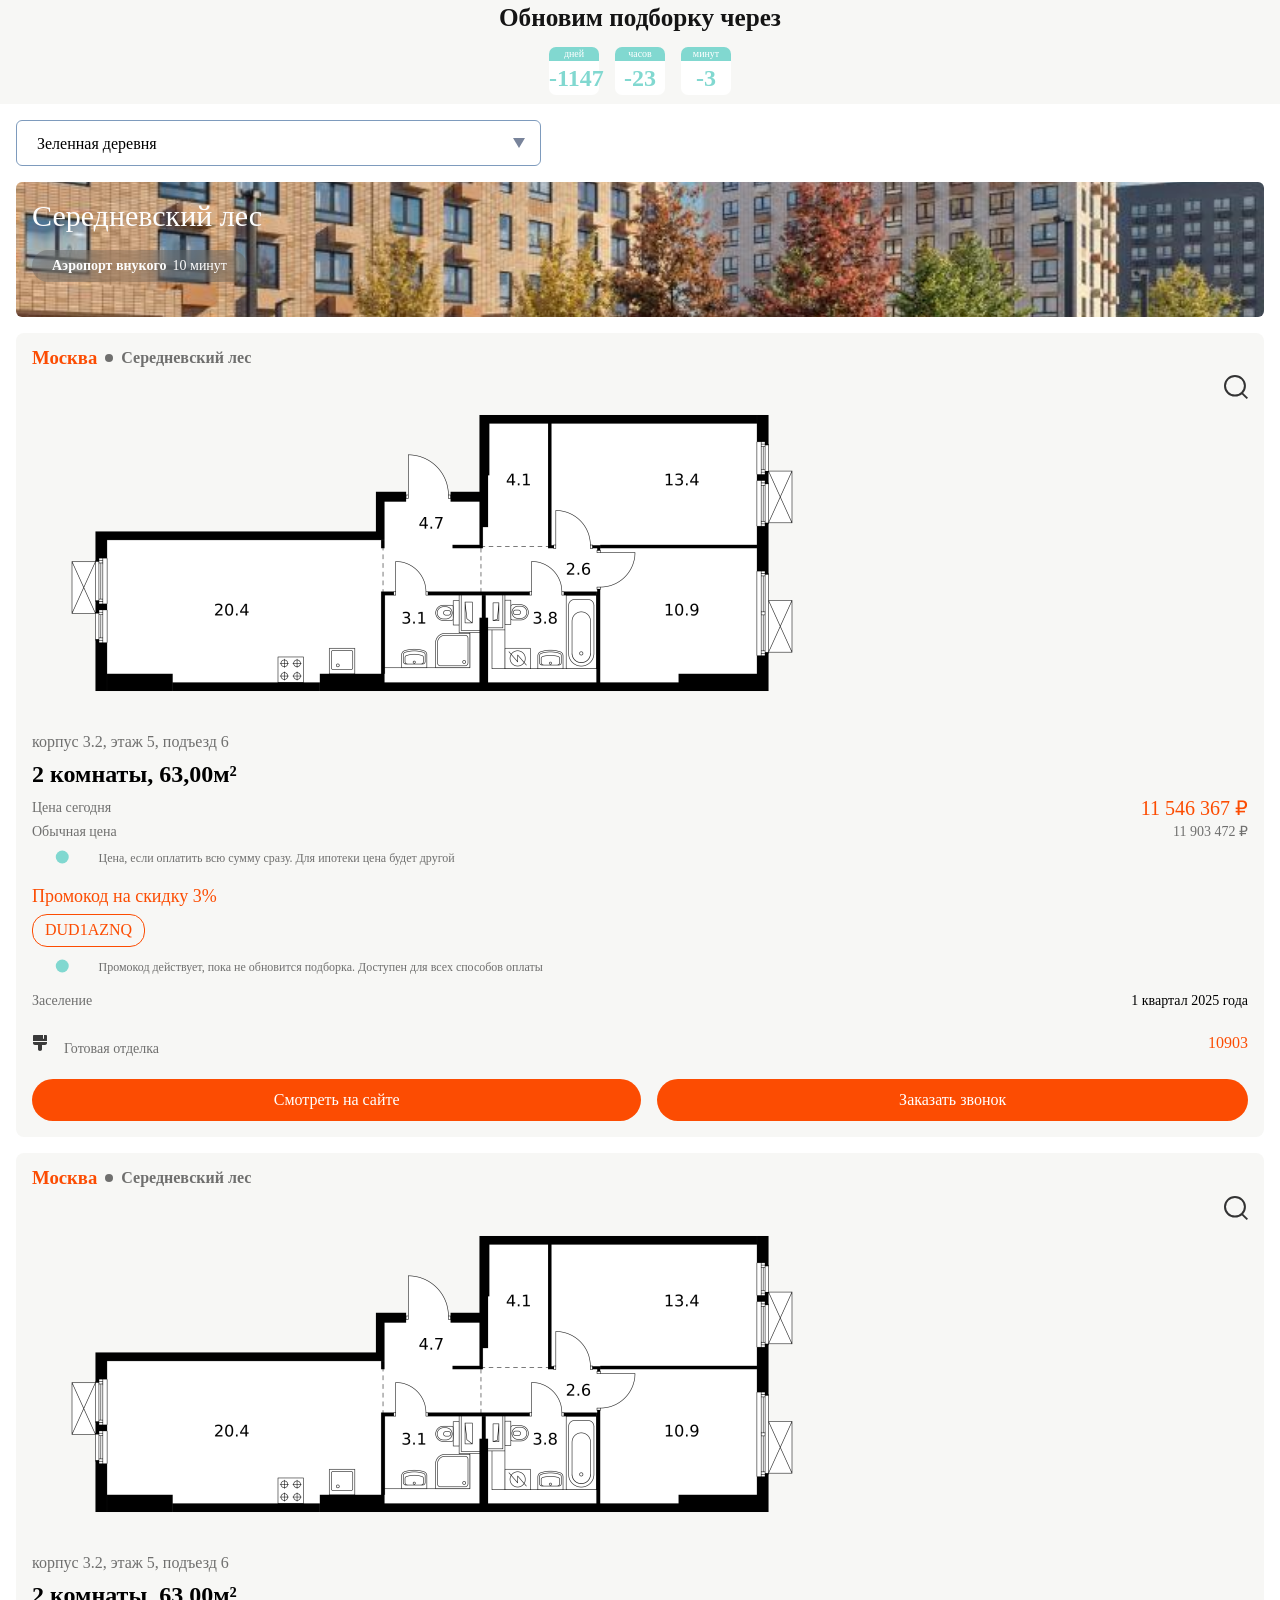
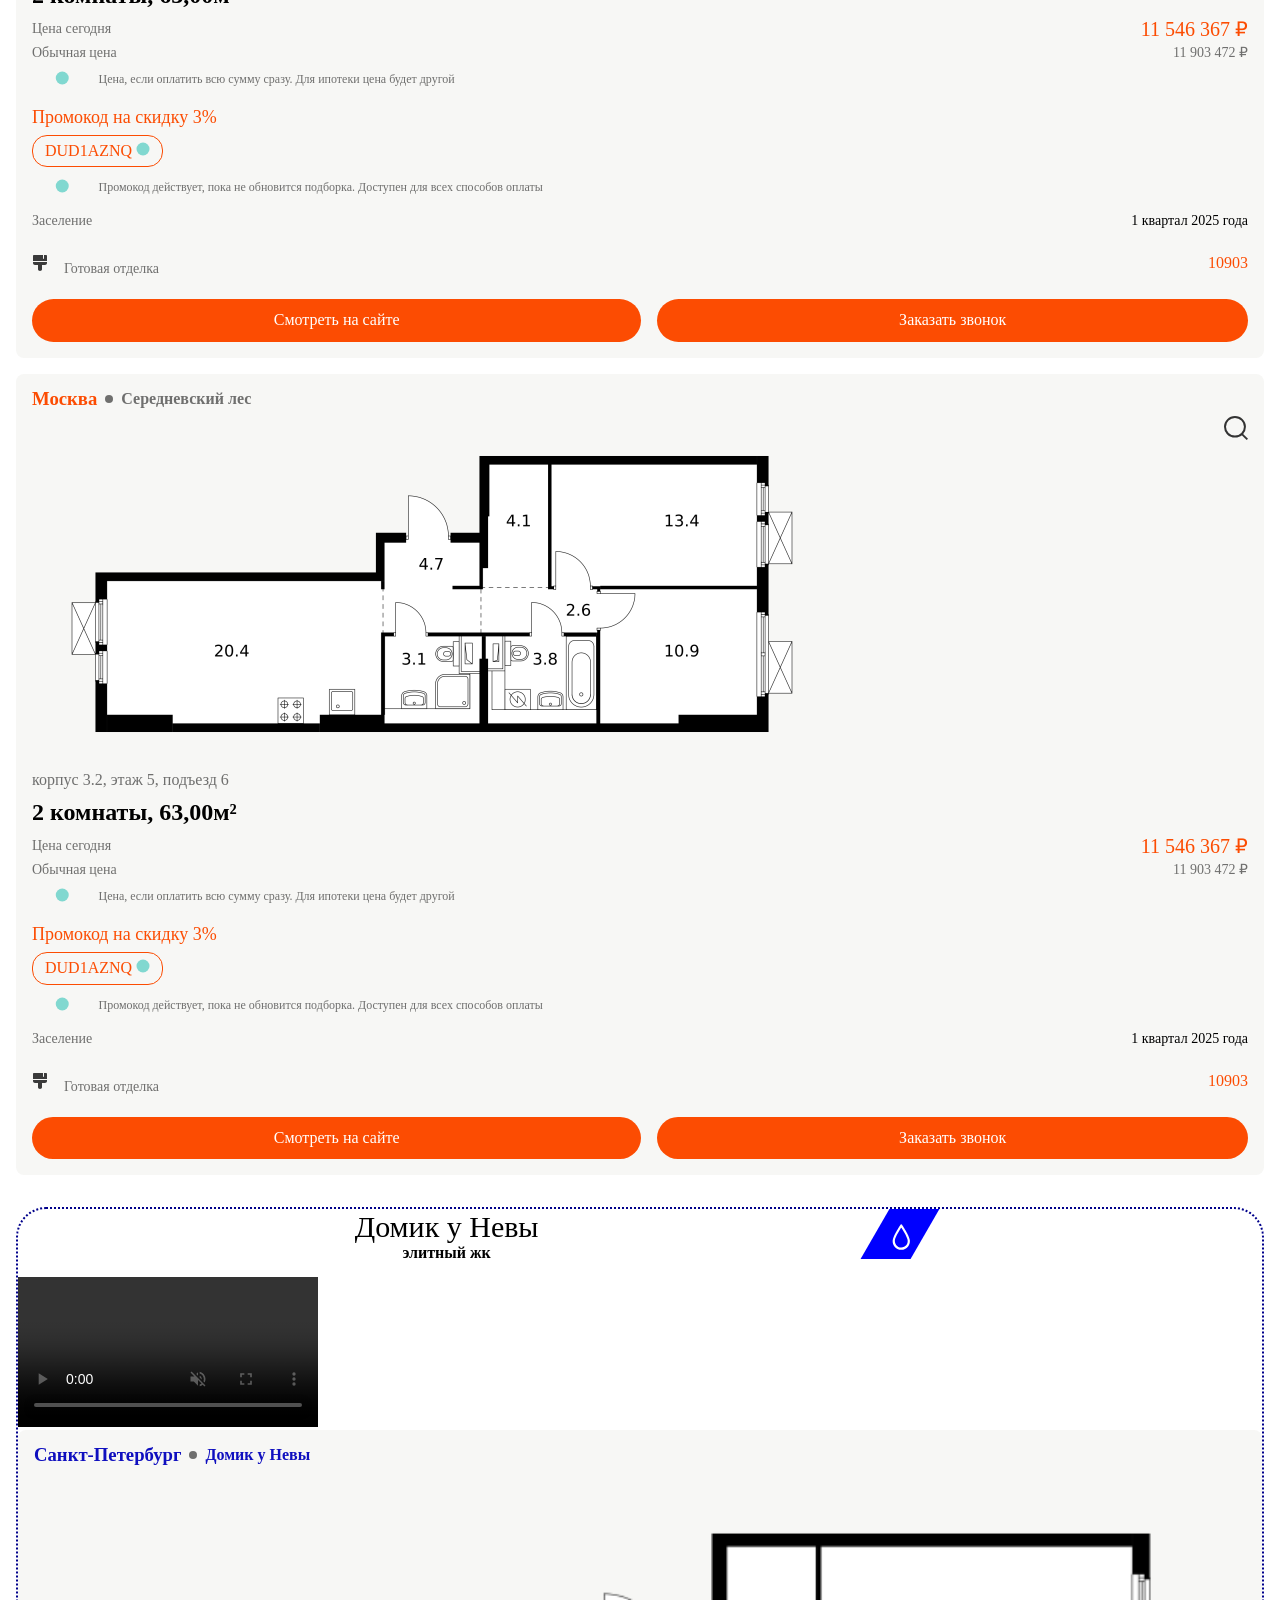
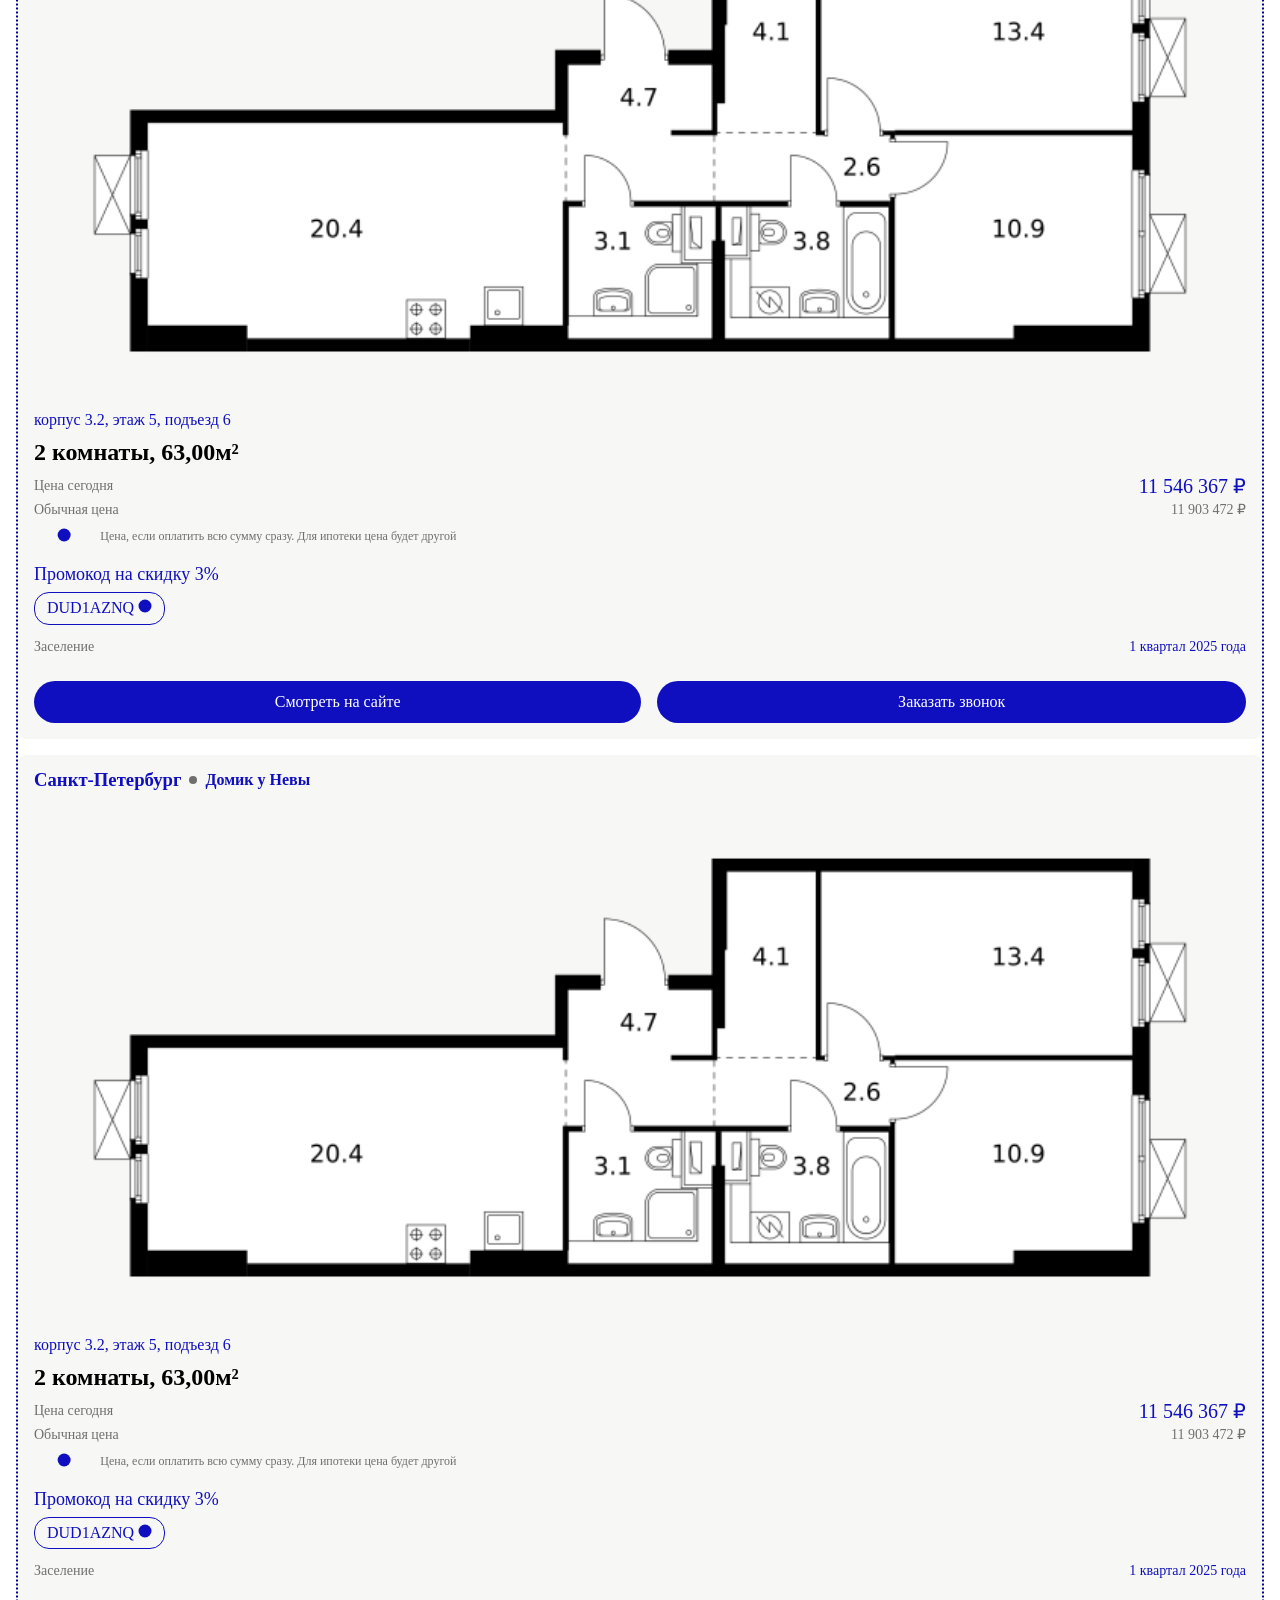
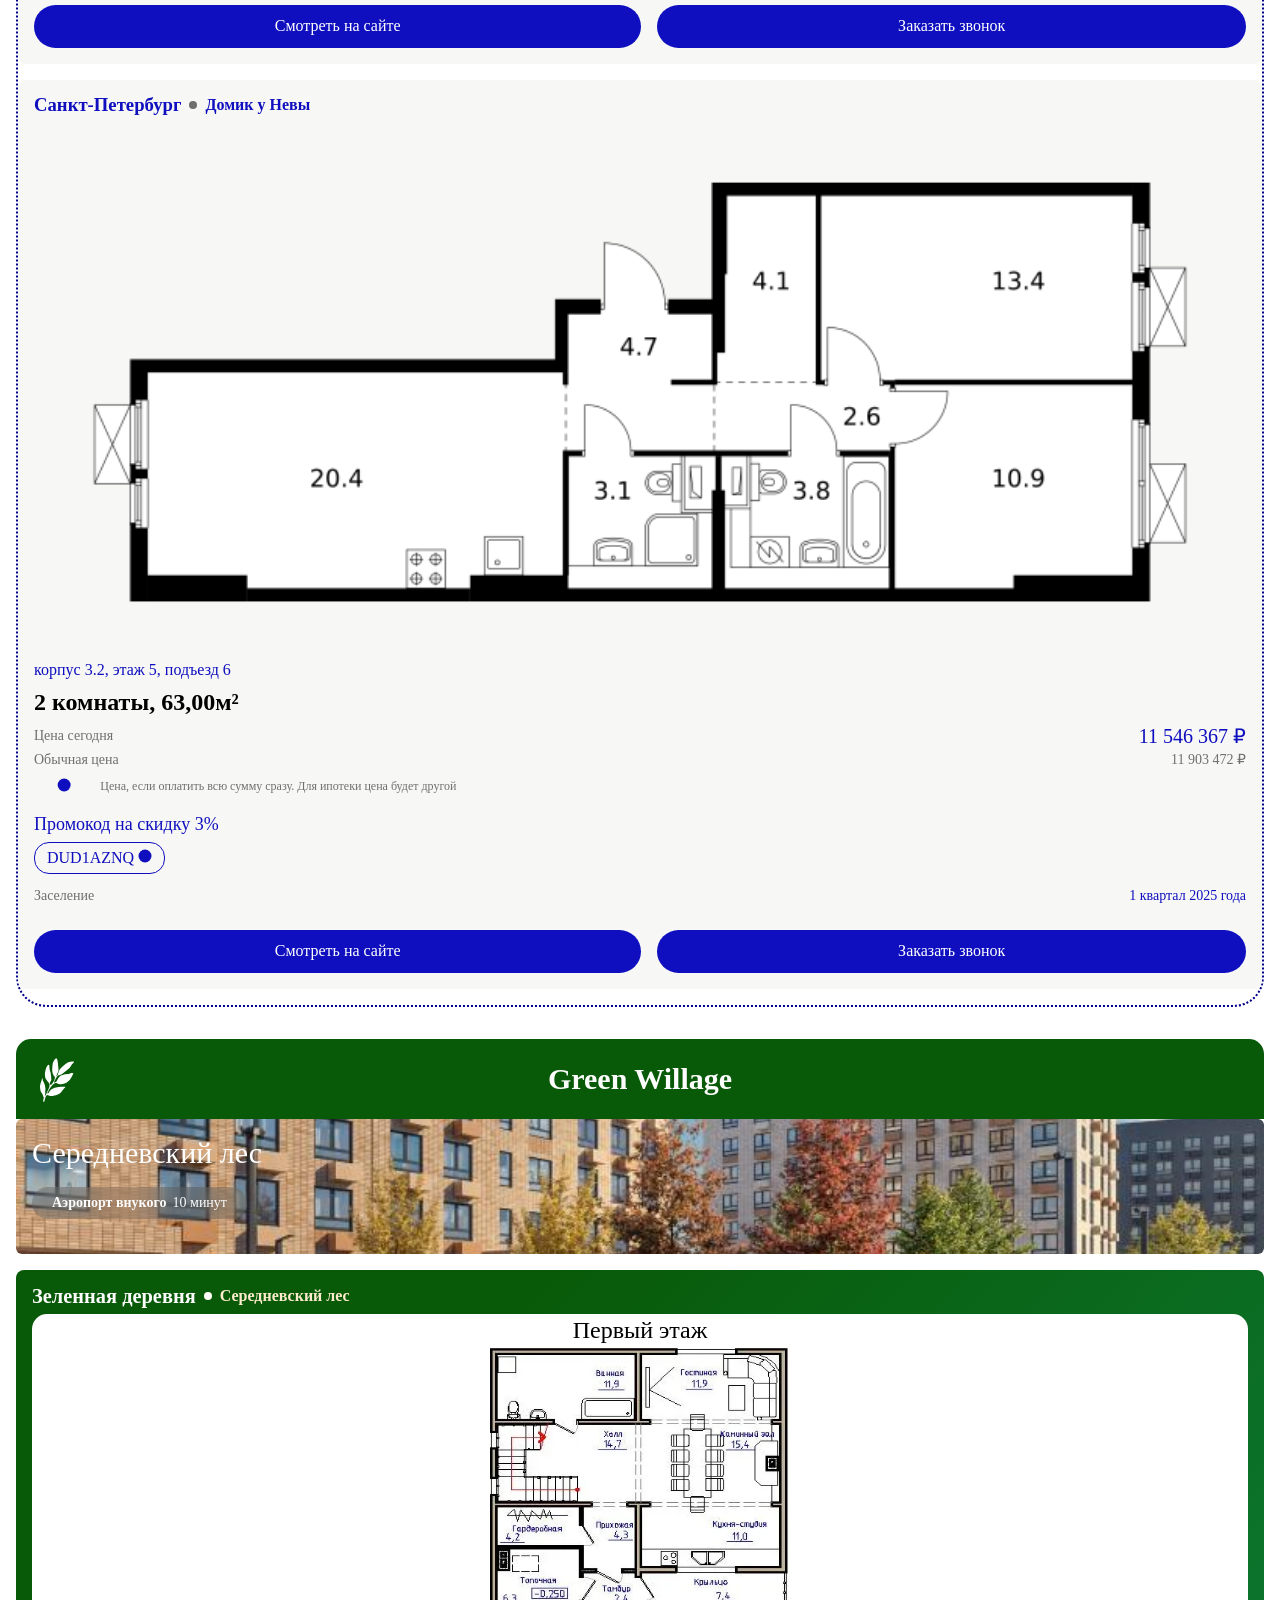
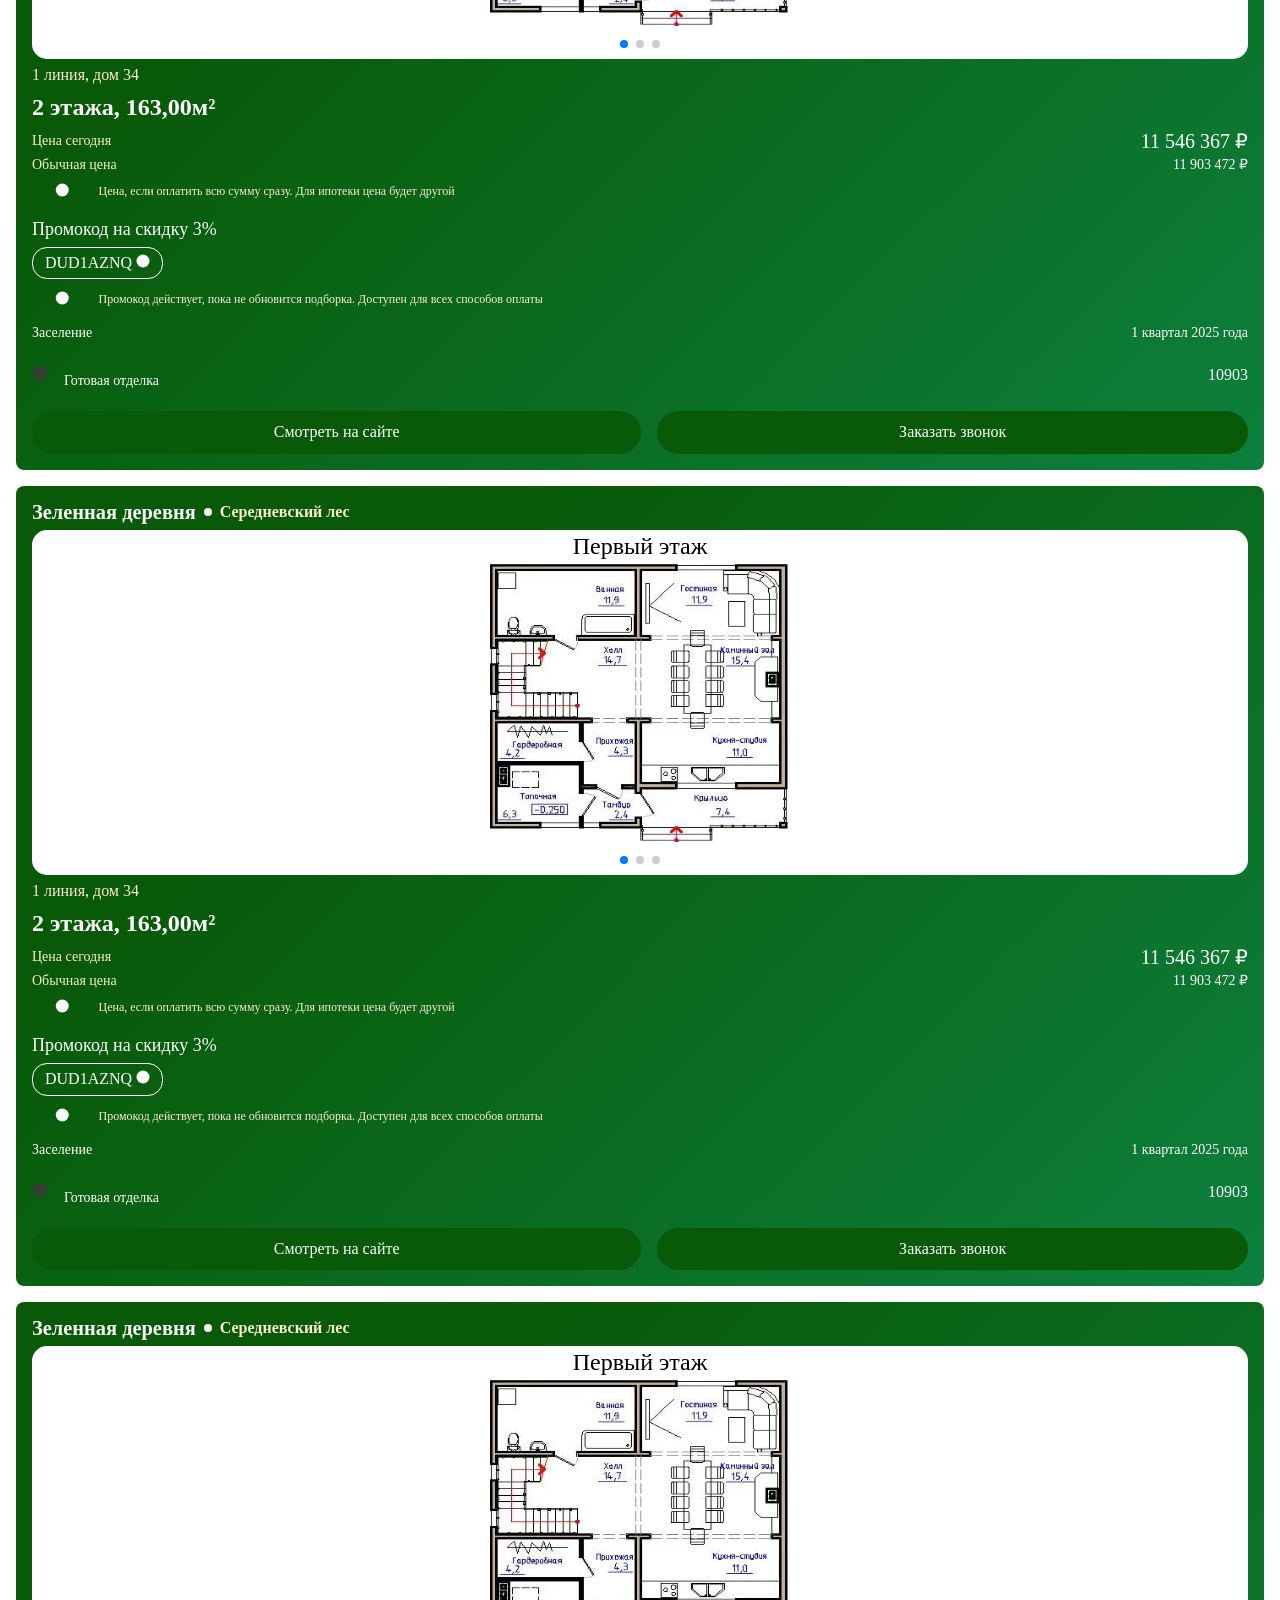
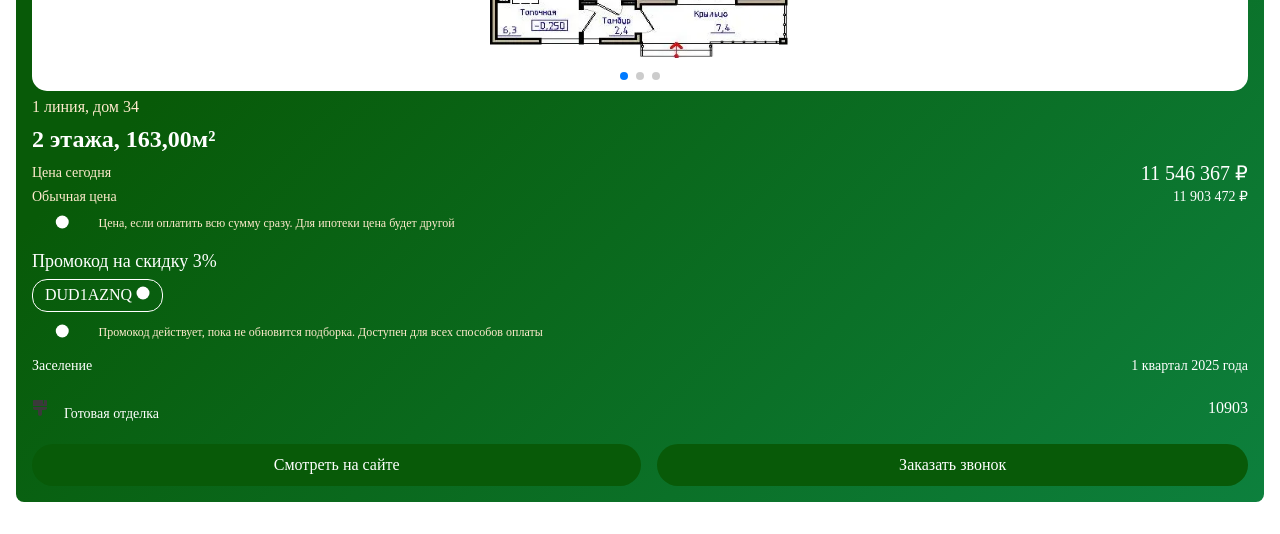
==== commit c6b4fff4: "add zoom" ====
--- a/index.html
+++ b/index.html
@@ -82,7 +82,14 @@
                   <span class="header__point"></span>
                   <h4 class="header__location">Середневский лес</h4>
                 </div>
-                <img src="images/plan1.png" alt="" class="plans__img">
+                <div class="images__card">
+                  <svg width="24" height="24" viewBox="0 0 24 24" fill="none" xmlns="http://www.w3.org/2000/svg" class="images__zoom">
+                    <rect width="7.56126" height="1.89031" transform="matrix(0.713342 0.700816 -0.713342 0.700816 18.6062 17.3762)" fill="#333333"/>
+                    <path d="M20.9303 10.7726C20.9303 16.1533 16.4855 20.5452 10.9652 20.5452C5.44478 20.5452 1 16.1533 1 10.7726C1 5.39198 5.44478 1 10.9652 1C16.4855 1 20.9303 5.39198 20.9303 10.7726Z" stroke="#333333" stroke-width="2"/>
+                    </svg>
+
+                  <img src="images/plan1.png" alt="" class="plans__img zoom-img">
+                </div>
                 <div>
                   <div class="plans__address flex">
                     <span class="address__text">корпус 3.2, этаж 5, подъезд 6</span>
@@ -180,7 +187,14 @@
                   <span class="header__point"></span>
                   <h4 class="header__location">Середневский лес</h4>
                 </div>
-                <img src="images/plan1.png" alt="" class="plans__img">
+                <div class="images__card">
+                  <svg width="24" height="24" viewBox="0 0 24 24" fill="none" xmlns="http://www.w3.org/2000/svg" class="images__zoom">
+                    <rect width="7.56126" height="1.89031" transform="matrix(0.713342 0.700816 -0.713342 0.700816 18.6062 17.3762)" fill="#333333"/>
+                    <path d="M20.9303 10.7726C20.9303 16.1533 16.4855 20.5452 10.9652 20.5452C5.44478 20.5452 1 16.1533 1 10.7726C1 5.39198 5.44478 1 10.9652 1C16.4855 1 20.9303 5.39198 20.9303 10.7726Z" stroke="#333333" stroke-width="2"/>
+                    </svg>
+
+                  <img src="images/plan1.png" alt="" class="plans__img zoom-img">
+                </div>
                 <div>
                   <div class="plans__address flex">
                     <span class="address__text">корпус 3.2, этаж 5, подъезд 6</span>
@@ -286,7 +300,14 @@
                   <span class="header__point"></span>
                   <h4 class="header__location">Середневский лес</h4>
                 </div>
-                <img src="images/plan1.png" alt="" class="plans__img">
+                <div class="images__card flex " onclick="toggleFullscreen(this)">
+                  <svg width="24" height="24" viewBox="0 0 24 24" fill="none" xmlns="http://www.w3.org/2000/svg" class="images__zoom">
+                    <rect width="7.56126" height="1.89031" transform="matrix(0.713342 0.700816 -0.713342 0.700816 18.6062 17.3762)" fill="#333333"/>
+                    <path d="M20.9303 10.7726C20.9303 16.1533 16.4855 20.5452 10.9652 20.5452C5.44478 20.5452 1 16.1533 1 10.7726C1 5.39198 5.44478 1 10.9652 1C16.4855 1 20.9303 5.39198 20.9303 10.7726Z" stroke="#333333" stroke-width="2"/>
+                    </svg>
+
+                  <img src="images/plan1.png" alt="" class="plans__img zoom-img">
+                </div>
                 <div>
                   <div class="plans__address flex">
                     <span class="address__text">корпус 3.2, этаж 5, подъезд 6</span>
@@ -1062,5 +1083,6 @@
   <script src="js/copy_btn.js"></script>
   <script src="js/draw_time.js"></script>
   <script src="js/phone_form.js"></script>
+  <script src="js/images_zoom.js"></script>
 </body>
 </html>
--- a/css/style.css
+++ b/css/style.css
@@ -67,8 +67,6 @@
 /* global */
 
 .content {
-  max-width: 525px;
-  border: 1px solid #000000;
   margin: 0 auto;
 }
 
@@ -86,7 +84,16 @@
   display: none;
 }
 
-
+.fullscreen-image {
+  position: fixed;
+  top: 50%;
+  left: 50%;
+  transform: translate(-50%, -50%);
+  width: 100%;
+  height: auto;
+  cursor: pointer;
+  z-index: 9999;
+}
 
 
 /* up_info */
@@ -476,11 +483,26 @@
   color: var(--color-grey);
 }
 
+.images__card {
+  position: relative;
+}
+
+.images__zoom {
+  position: absolute;
+  top: 0rem;
+  right: 0rem;
+}
+
 .plans__img {
-  max-width: 300px;
-  margin-bottom: 1rem;
-  margin-left: auto;
-  margin-right: auto;
+  max-width: 100%;
+}
+
+.zoom-img {
+  cursor: pointer;
+}
+
+.zoom-img:hover {
+  box-shadow: 0 0 10px rgba(0, 0, 0, 0.5); /* Добавляем тень при наведении */
 }
 
 .plans__address {
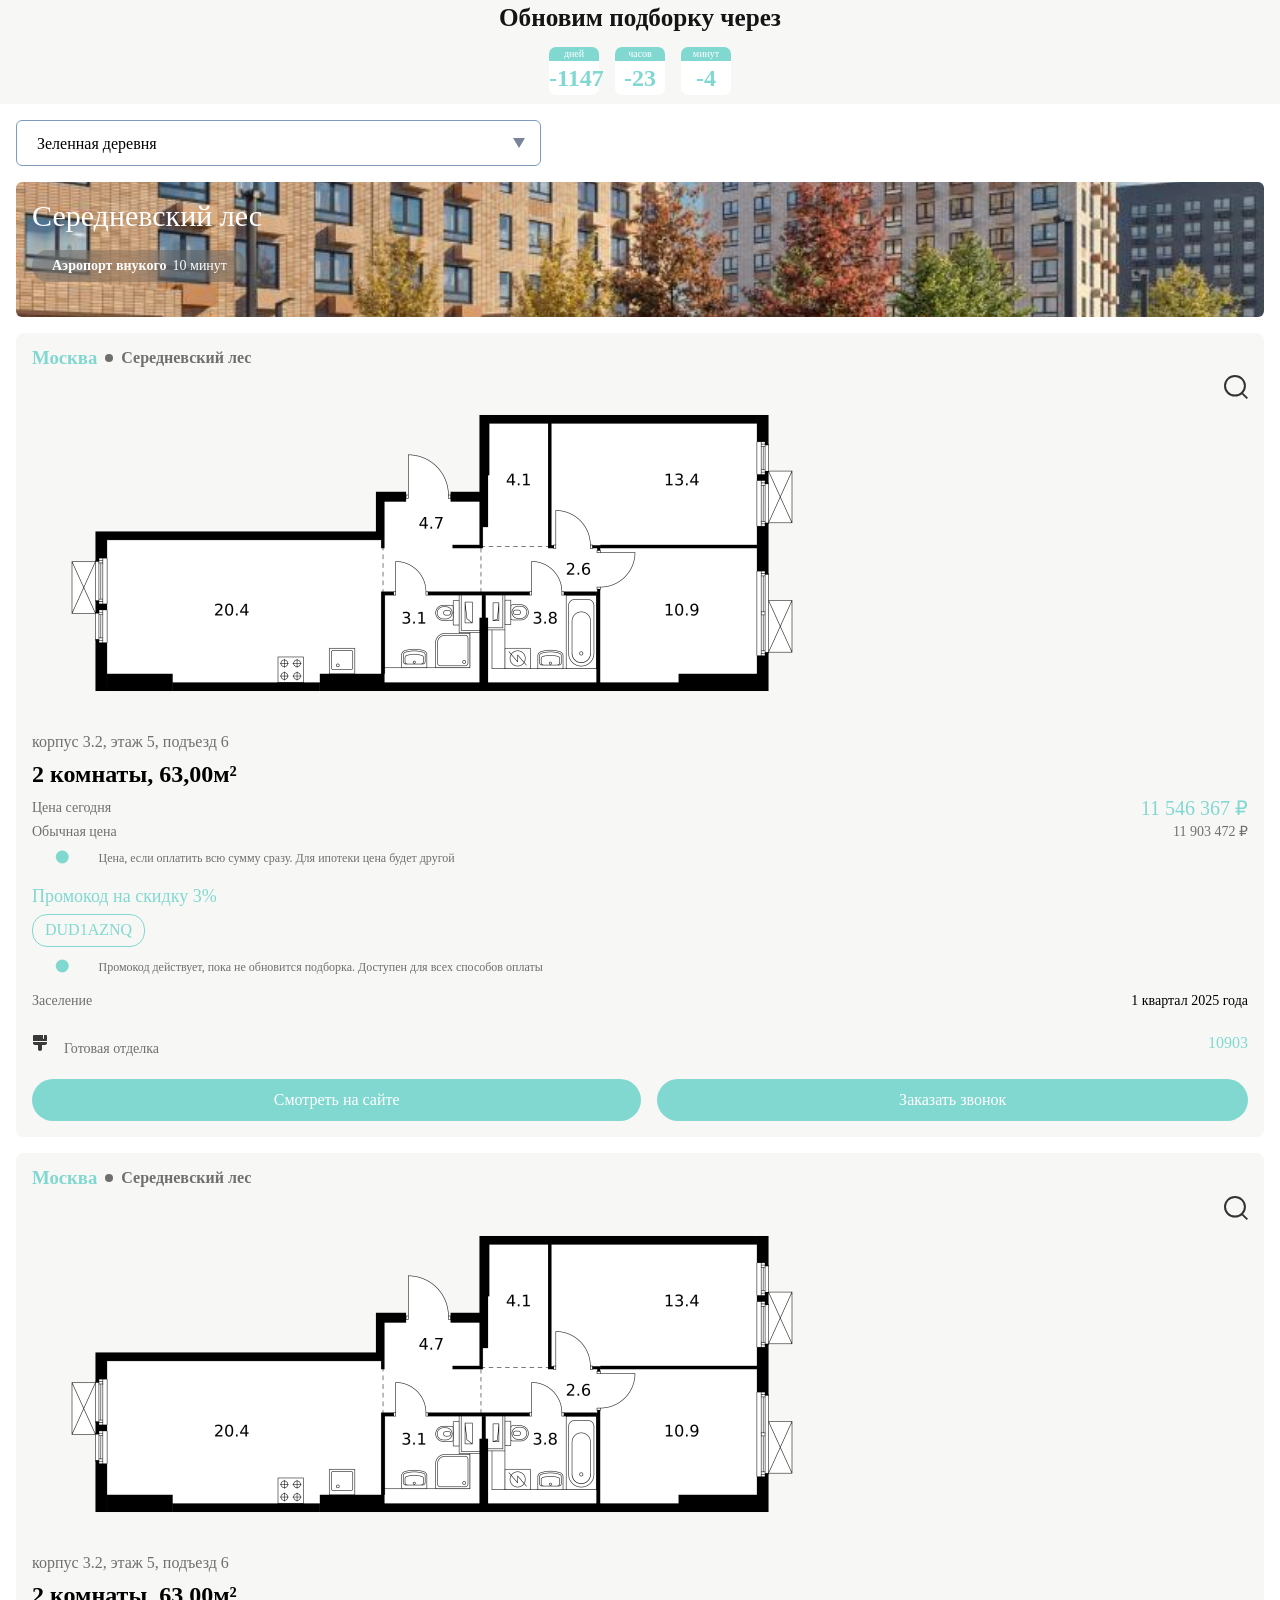
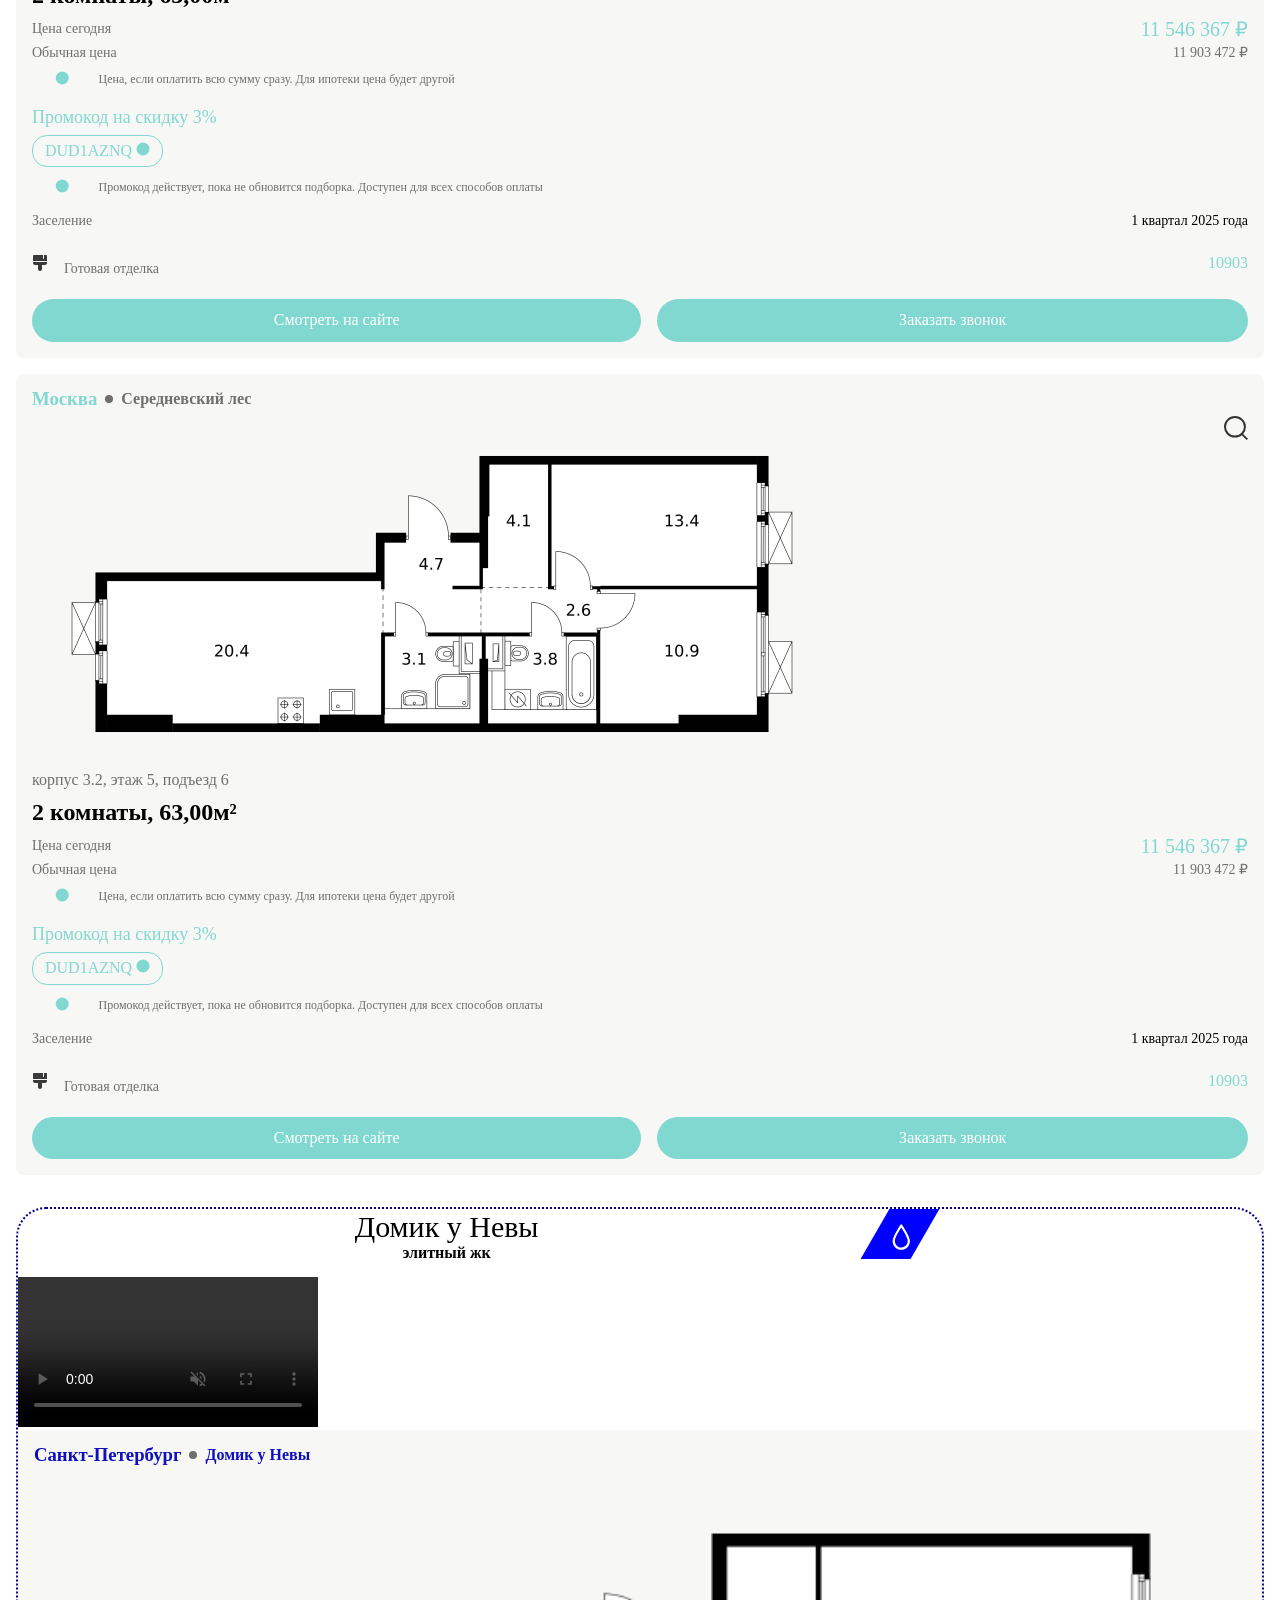
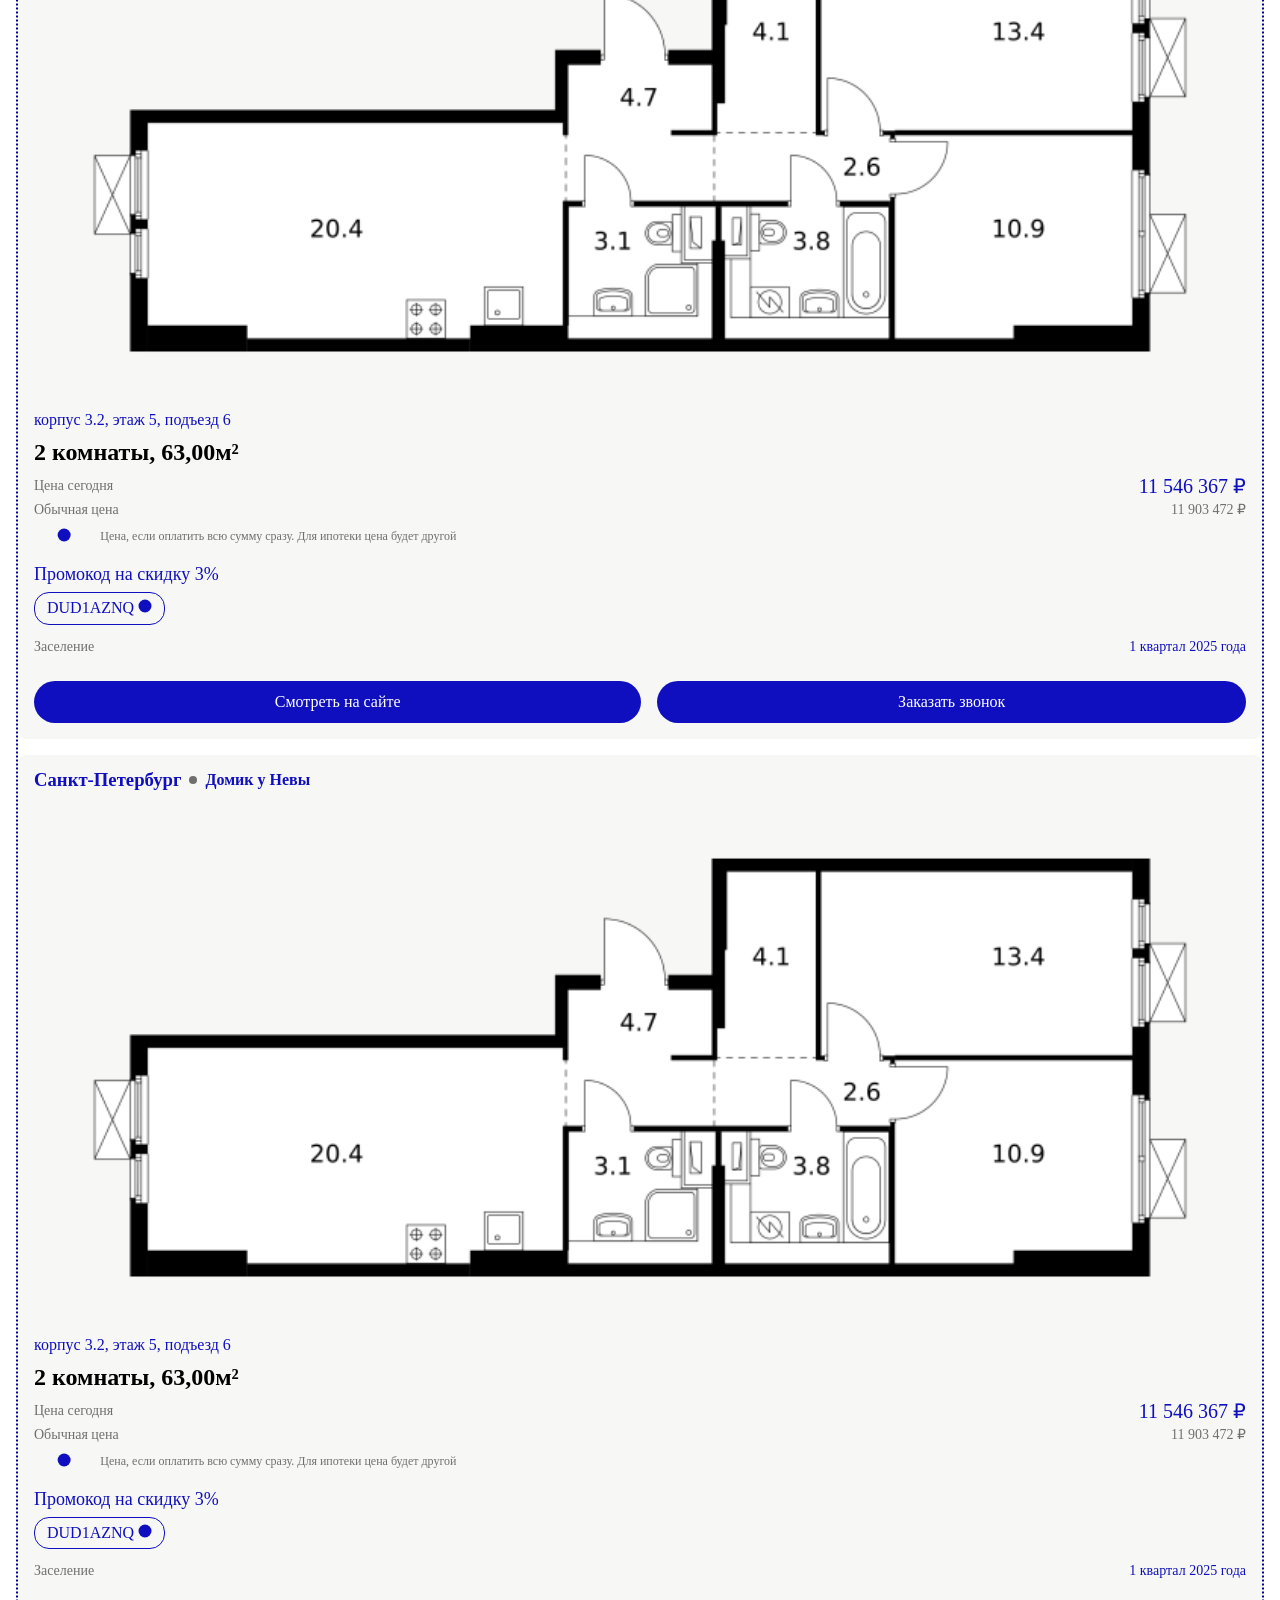
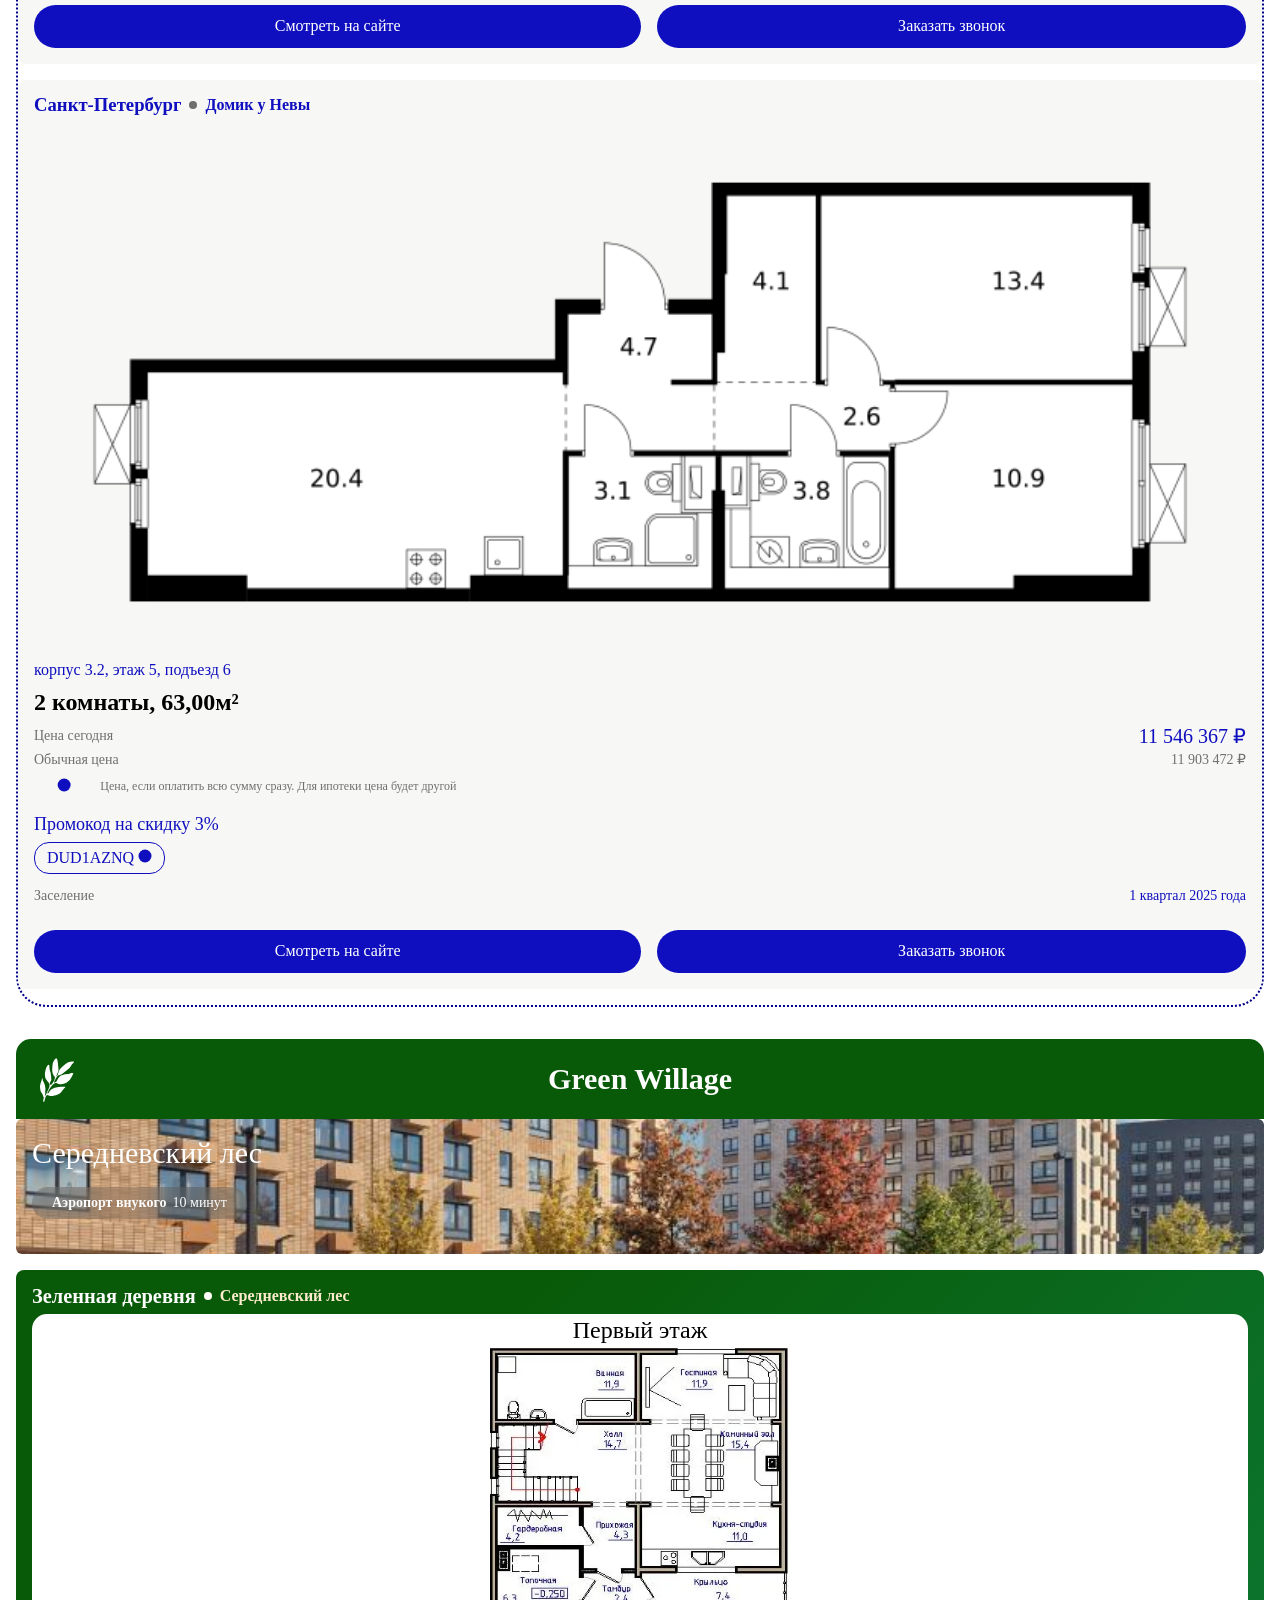
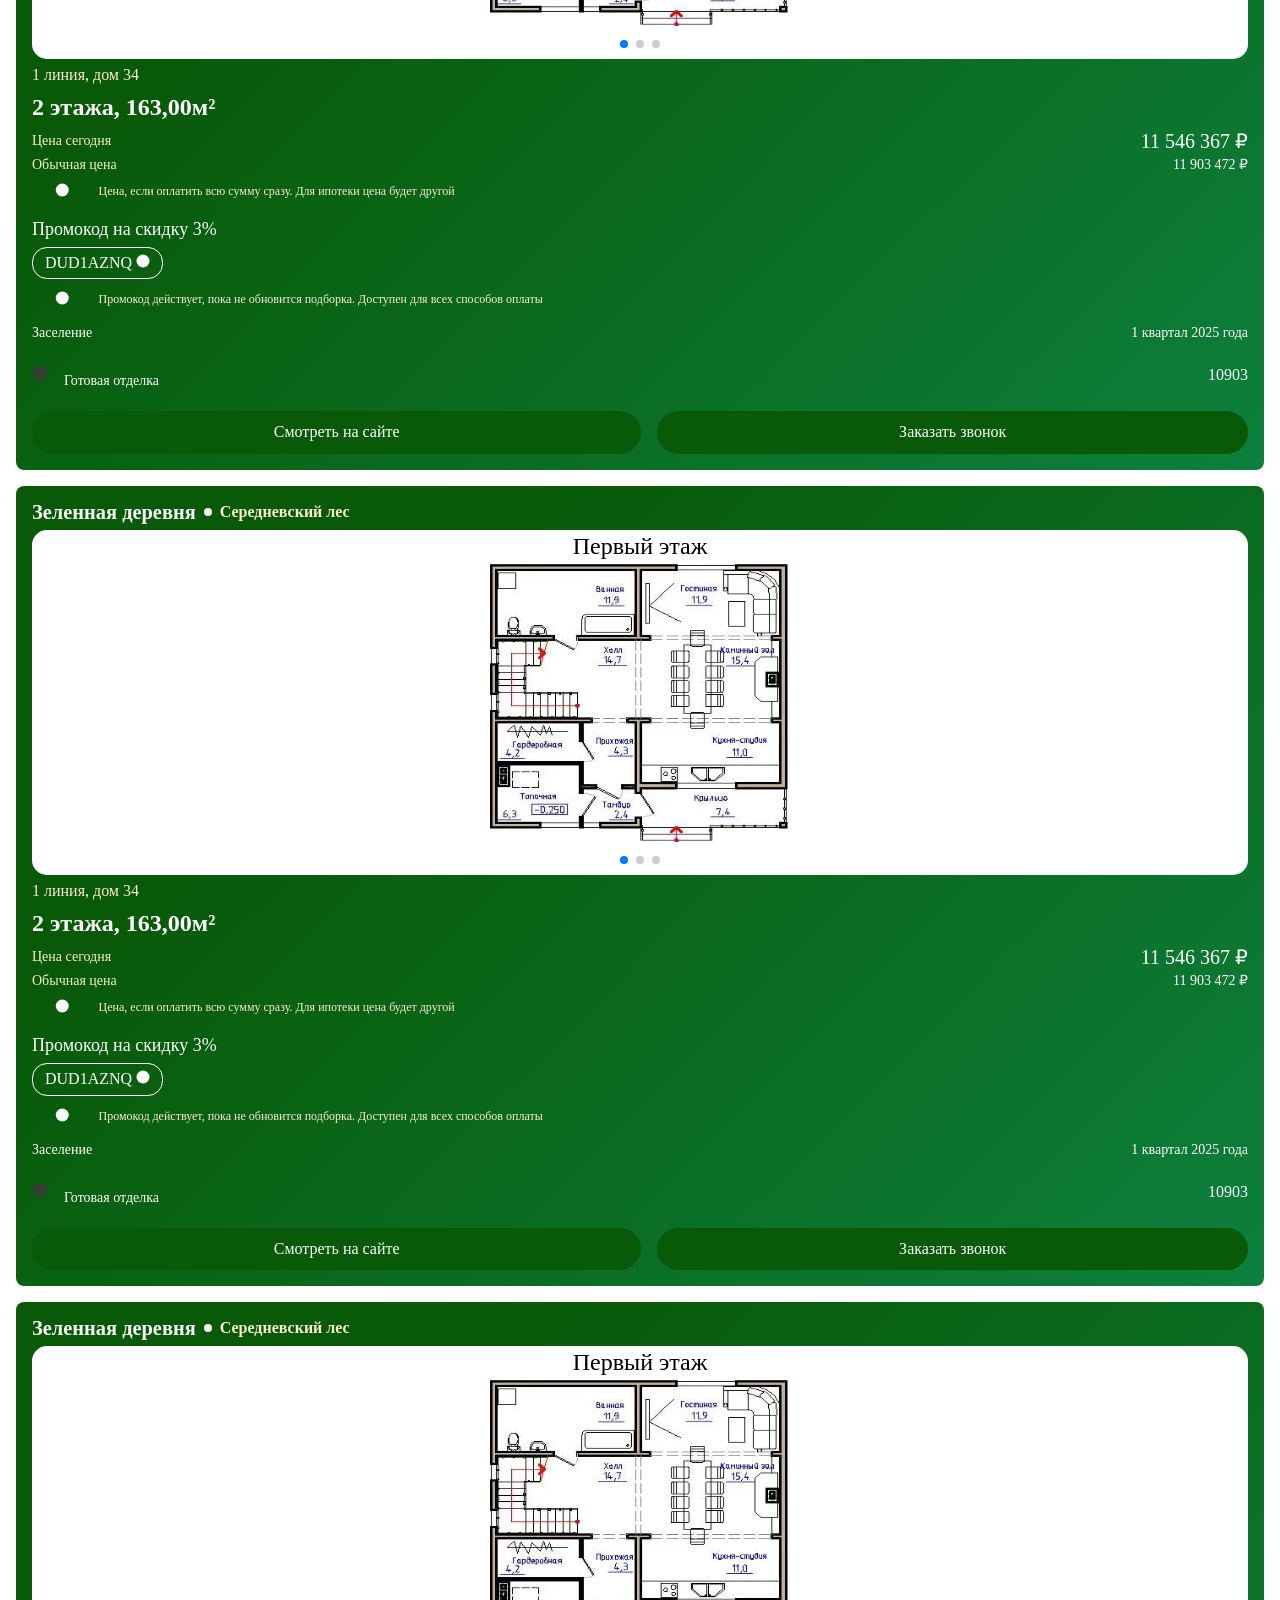
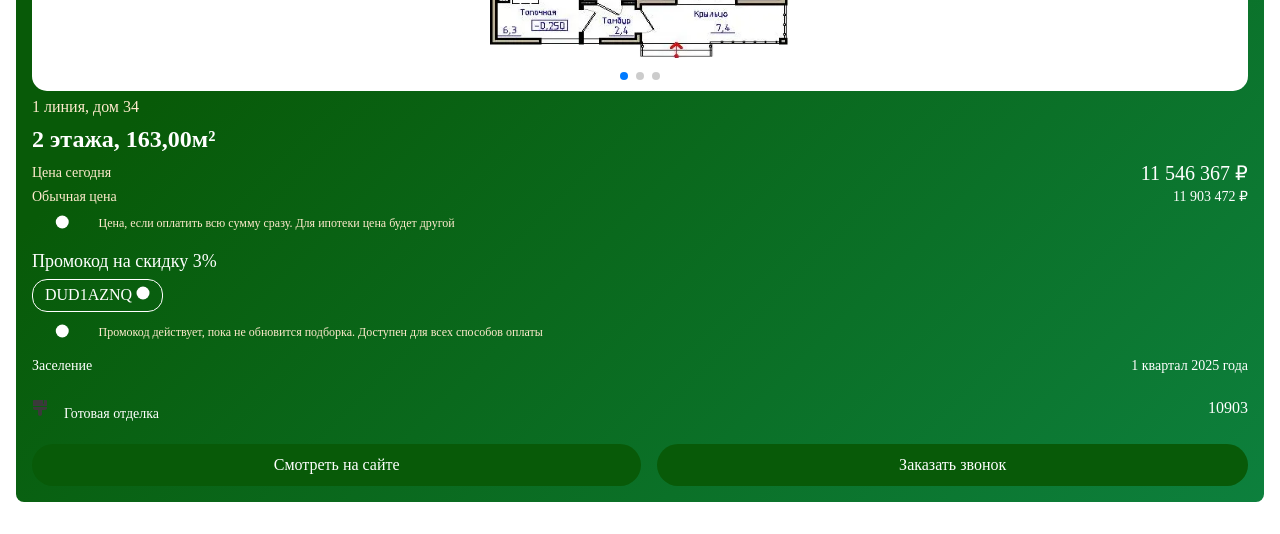
==== commit 418a5aee: "color" ====
--- a/index.html
+++ b/index.html
@@ -50,7 +50,7 @@
       <div class="container">
         <div class="form-group">
           <div class="dropdown">
-            <button class="dropdown__button">Москва</button>
+            <button class="dropdown__button ">Москва</button>
             <ul class="dropdown__list">
               <li class="dropdown__list-item" data-id="moskov" data-value="travel">Москва</li>
               <li class="dropdown__list-item" data-id="spb" data-value="lessons">Санкт-Петербург</li>
@@ -78,7 +78,7 @@
             <li class="plans">
               <div class="plans__card flex">
                 <div class="card__header flex">
-                  <h3 class="header__city text-tifani">Москва</h3>
+                  <h3 class="header__city text__tiffany">Москва</h3>
                   <span class="header__point"></span>
                   <h4 class="header__location">Середневский лес</h4>
                 </div>
@@ -100,7 +100,7 @@
                   <div class="flex plans__price">
                     <div class="flex price__line">
                       <span class="price__detail">Цена сегодня</span>
-                      <span class="price__detail price__today text-tifani">11 546 367 ₽</span>
+                      <span class="price__detail price__today text__tiffany">11 546 367 ₽</span>
                     </div>
                     <div class="flex price__line">
                       <span class="price__detail">Обычная цена</span>
@@ -122,10 +122,10 @@
                       Цена, если оплатить всю сумму сразу. Для ипотеки цена будет другой
                     </p>
                   </div>
-                  <p class="promocode__text text-tifani">
+                  <p class="promocode__text text__tiffany">
                     Промокод на скидку 3%
                   </p>
-                  <button class="btn-reset promocode__btn text-tifani border-tifani">
+                  <button class="btn-reset promocode__btn text__tiffany border_tiffany">
                     DUD1AZNQ
                   </button>
                   <div class="plans_sale flex">
@@ -160,16 +160,16 @@
                       <path fill-rule="evenodd" clip-rule="evenodd"
                         d="M13.9177 9.00419C14.0087 9.54892 14.4477 10 15 10C15.5523 10 16.0066 9.55004 15.9384 9.00199C15.4471 5.05471 12.0803 2 8 2C3.9197 2 0.552862 5.05471 0.0616463 9.00199C-0.00655635 9.55004 0.447715 10 1 10C1.55228 10 1.99127 9.54893 2.08226 9.00419C2.55661 6.16441 5.02554 4 8 4C10.9745 4 13.4434 6.16441 13.9177 9.00419Z">
                       </path>
-                      <span class="finishing__count text-tifani">10903</span>
+                      <span class="finishing__count text__tiffany">10903</span>
                     </div>
                   </div>
                   <div class="flex button__block">
-                    <button class="btn-reset btn_link bg-tifani">
+                    <button class="btn-reset btn_link bg_tiffany">
                       <a href="">
                         Смотреть на сайте
                       </a>
                     </button>
-                    <button class="btn-reset btn_link bg-tifani form-trigger" data-form-trigger>
+                    <button class="btn-reset btn_link bg_tiffany form-trigger" data-form-trigger>
                       <a href="">
                         Заказать звонок
                       </a>
@@ -183,7 +183,7 @@
             <li class="plans">
               <div class="plans__card flex">
                 <div class="card__header flex">
-                  <h3 class="header__city text-tifani">Москва</h3>
+                  <h3 class="header__city text__tiffany">Москва</h3>
                   <span class="header__point"></span>
                   <h4 class="header__location">Середневский лес</h4>
                 </div>
@@ -205,7 +205,7 @@
                   <div class="flex plans__price">
                     <div class="flex price__line">
                       <span class="price__detail">Цена сегодня</span>
-                      <span class="price__detail price__today text-tifani">11 546 367 ₽</span>
+                      <span class="price__detail price__today text__tiffany">11 546 367 ₽</span>
                     </div>
                     <div class="flex price__line">
                       <span class="price__detail">Обычная цена</span>
@@ -227,10 +227,10 @@
                       Цена, если оплатить всю сумму сразу. Для ипотеки цена будет другой
                     </p>
                   </div>
-                  <p class="promocode__text text-tifani">
+                  <p class="promocode__text text__tiffany">
                     Промокод на скидку 3%
                   </p>
-                  <button class="btn-reset promocode__btn text-tifani border-tifani">
+                  <button class="btn-reset promocode__btn text__tiffany border_tiffany">
                     DUD1AZNQ
                     <svg width="14" height="14" viewBox="0 0 14 14" fill="#81D8D0" xmlns="http://www.w3.org/2000/svg"
                       class="stroke-primary basis-[5%] mr-1.5">
@@ -275,16 +275,16 @@
                       <path fill-rule="evenodd" clip-rule="evenodd"
                         d="M13.9177 9.00419C14.0087 9.54892 14.4477 10 15 10C15.5523 10 16.0066 9.55004 15.9384 9.00199C15.4471 5.05471 12.0803 2 8 2C3.9197 2 0.552862 5.05471 0.0616463 9.00199C-0.00655635 9.55004 0.447715 10 1 10C1.55228 10 1.99127 9.54893 2.08226 9.00419C2.55661 6.16441 5.02554 4 8 4C10.9745 4 13.4434 6.16441 13.9177 9.00419Z">
                       </path>
-                      <span class="finishing__count text-tifani">10903</span>
+                      <span class="finishing__count text__tiffany">10903</span>
                     </div>
                   </div>
                   <div class="flex button__block">
-                    <button class="btn-reset btn_link bg-tifani">
+                    <button class="btn-reset btn_link bg_tiffany">
                       <a href="">
                         Смотреть на сайте
                       </a>
                     </button>
-                    <button class="btn-reset btn_link bg-tifani form-trigger" data-form-trigger>
+                    <button class="btn-reset btn_link bg_tiffany form-trigger" data-form-trigger>
                       <a href="">
                         Заказать звонок
                       </a>
@@ -296,7 +296,7 @@
             <li class="plans">
               <div class="plans__card flex">
                 <div class="card__header flex">
-                  <h3 class="header__city text-tifani">Москва</h3>
+                  <h3 class="header__city text__tiffany">Москва</h3>
                   <span class="header__point"></span>
                   <h4 class="header__location">Середневский лес</h4>
                 </div>
@@ -318,7 +318,7 @@
                   <div class="flex plans__price">
                     <div class="flex price__line">
                       <span class="price__detail">Цена сегодня</span>
-                      <span class="price__detail price__today text-tifani">11 546 367 ₽</span>
+                      <span class="price__detail price__today text__tiffany">11 546 367 ₽</span>
                     </div>
                     <div class="flex price__line">
                       <span class="price__detail">Обычная цена</span>
@@ -340,10 +340,10 @@
                       Цена, если оплатить всю сумму сразу. Для ипотеки цена будет другой
                     </p>
                   </div>
-                  <p class="promocode__text text-tifani">
+                  <p class="promocode__text text__tiffany">
                     Промокод на скидку 3%
                   </p>
-                  <button class="btn-reset promocode__btn text-tifani border-tifani">
+                  <button class="btn-reset promocode__btn text__tiffany border_tiffany">
                     DUD1AZNQ
                     <svg width="14" height="14" viewBox="0 0 14 14" fill="#81D8D0" xmlns="http://www.w3.org/2000/svg"
                       class="stroke-primary basis-[5%] mr-1.5">
@@ -388,16 +388,16 @@
                       <path fill-rule="evenodd" clip-rule="evenodd"
                         d="M13.9177 9.00419C14.0087 9.54892 14.4477 10 15 10C15.5523 10 16.0066 9.55004 15.9384 9.00199C15.4471 5.05471 12.0803 2 8 2C3.9197 2 0.552862 5.05471 0.0616463 9.00199C-0.00655635 9.55004 0.447715 10 1 10C1.55228 10 1.99127 9.54893 2.08226 9.00419C2.55661 6.16441 5.02554 4 8 4C10.9745 4 13.4434 6.16441 13.9177 9.00419Z">
                       </path>
-                      <span class="finishing__count text-tifani">10903</span>
+                      <span class="finishing__count text__tiffany">10903</span>
                     </div>
                   </div>
                   <div class="flex button__block">
-                    <button class="btn-reset btn_link bg-tifani">
+                    <button class="btn-reset btn_link bg_tiffany">
                       <a href="">
                         Смотреть на сайте
                       </a>
                     </button>
-                    <button class="btn-reset btn_link bg-tifani form-trigger" data-form-trigger>
+                    <button class="btn-reset btn_link bg_tiffany form-trigger" data-form-trigger>
                       <a href="">
                         Заказать звонок
                       </a>
--- a/css/style.css
+++ b/css/style.css
@@ -89,7 +89,7 @@
   top: 50%;
   left: 50%;
   transform: translate(-50%, -50%);
-  width: 100%;
+  width: 108%;
   height: auto;
   cursor: pointer;
   z-index: 9999;
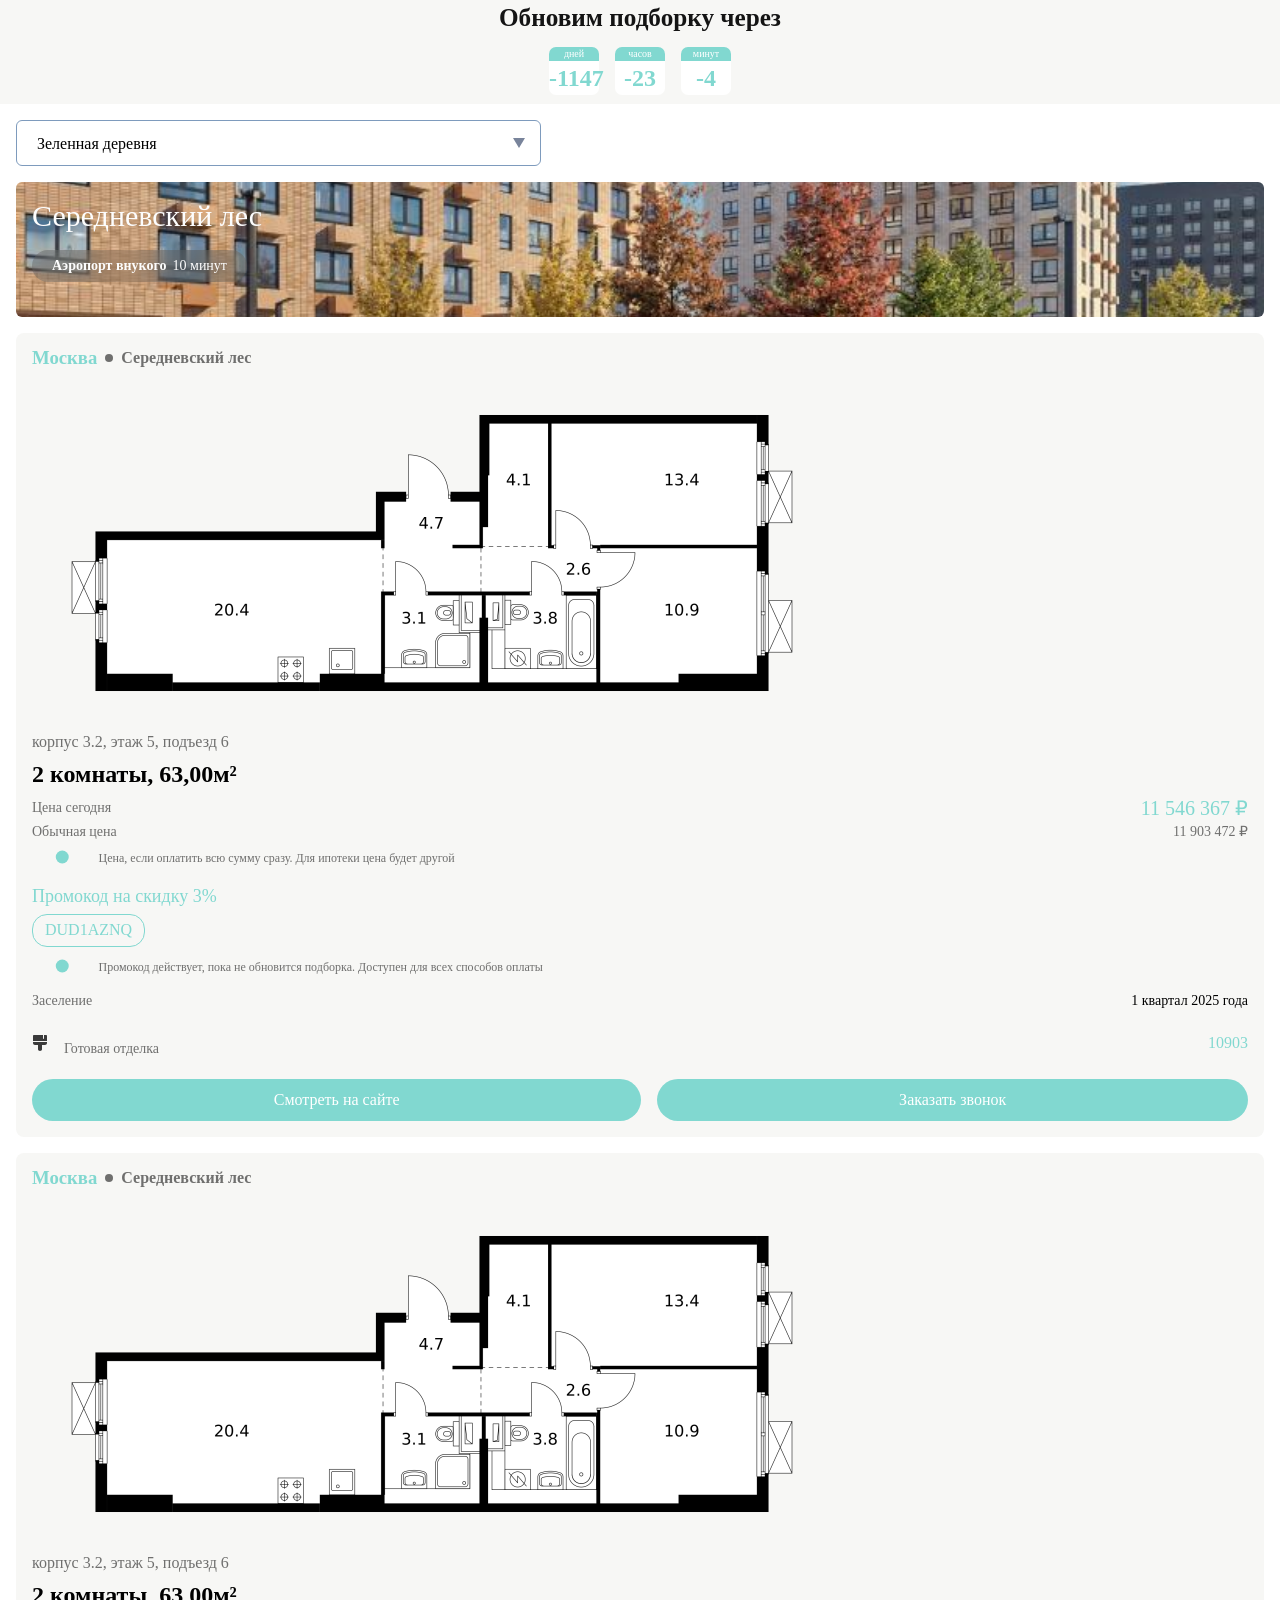
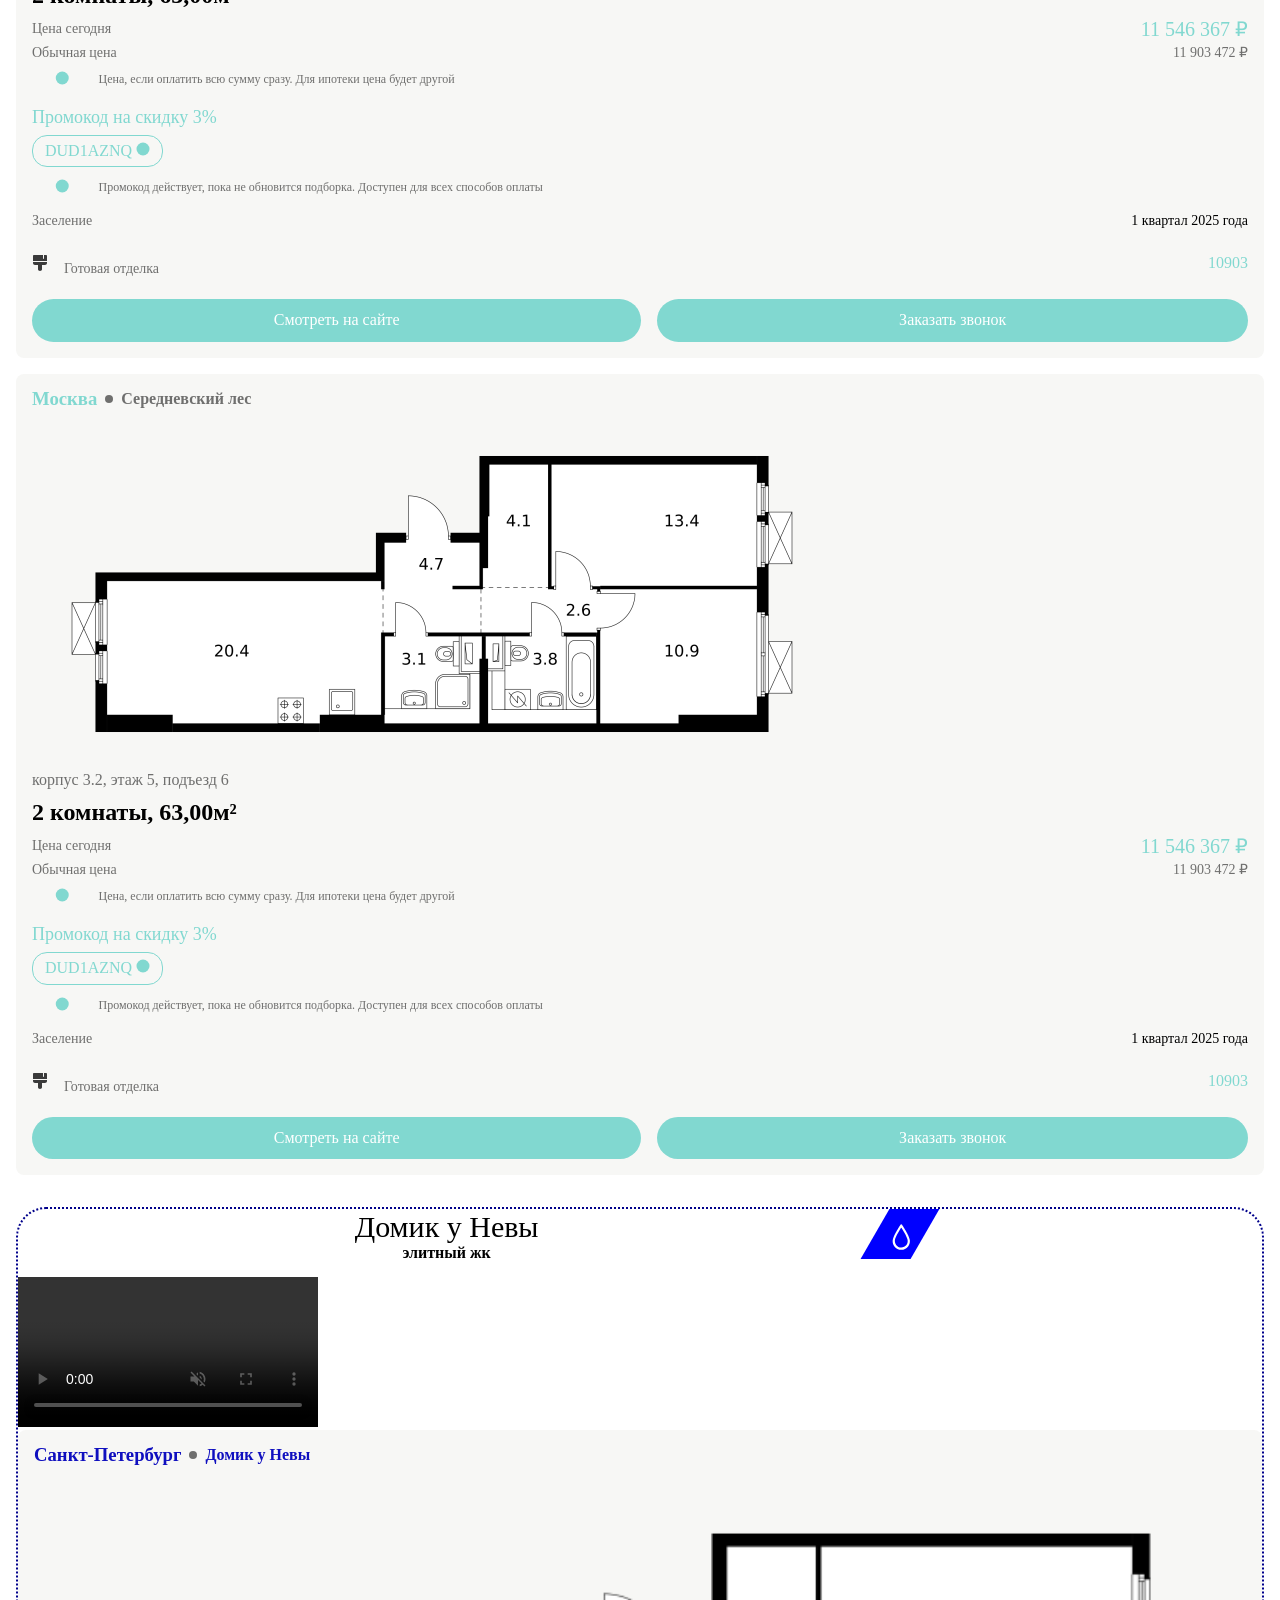
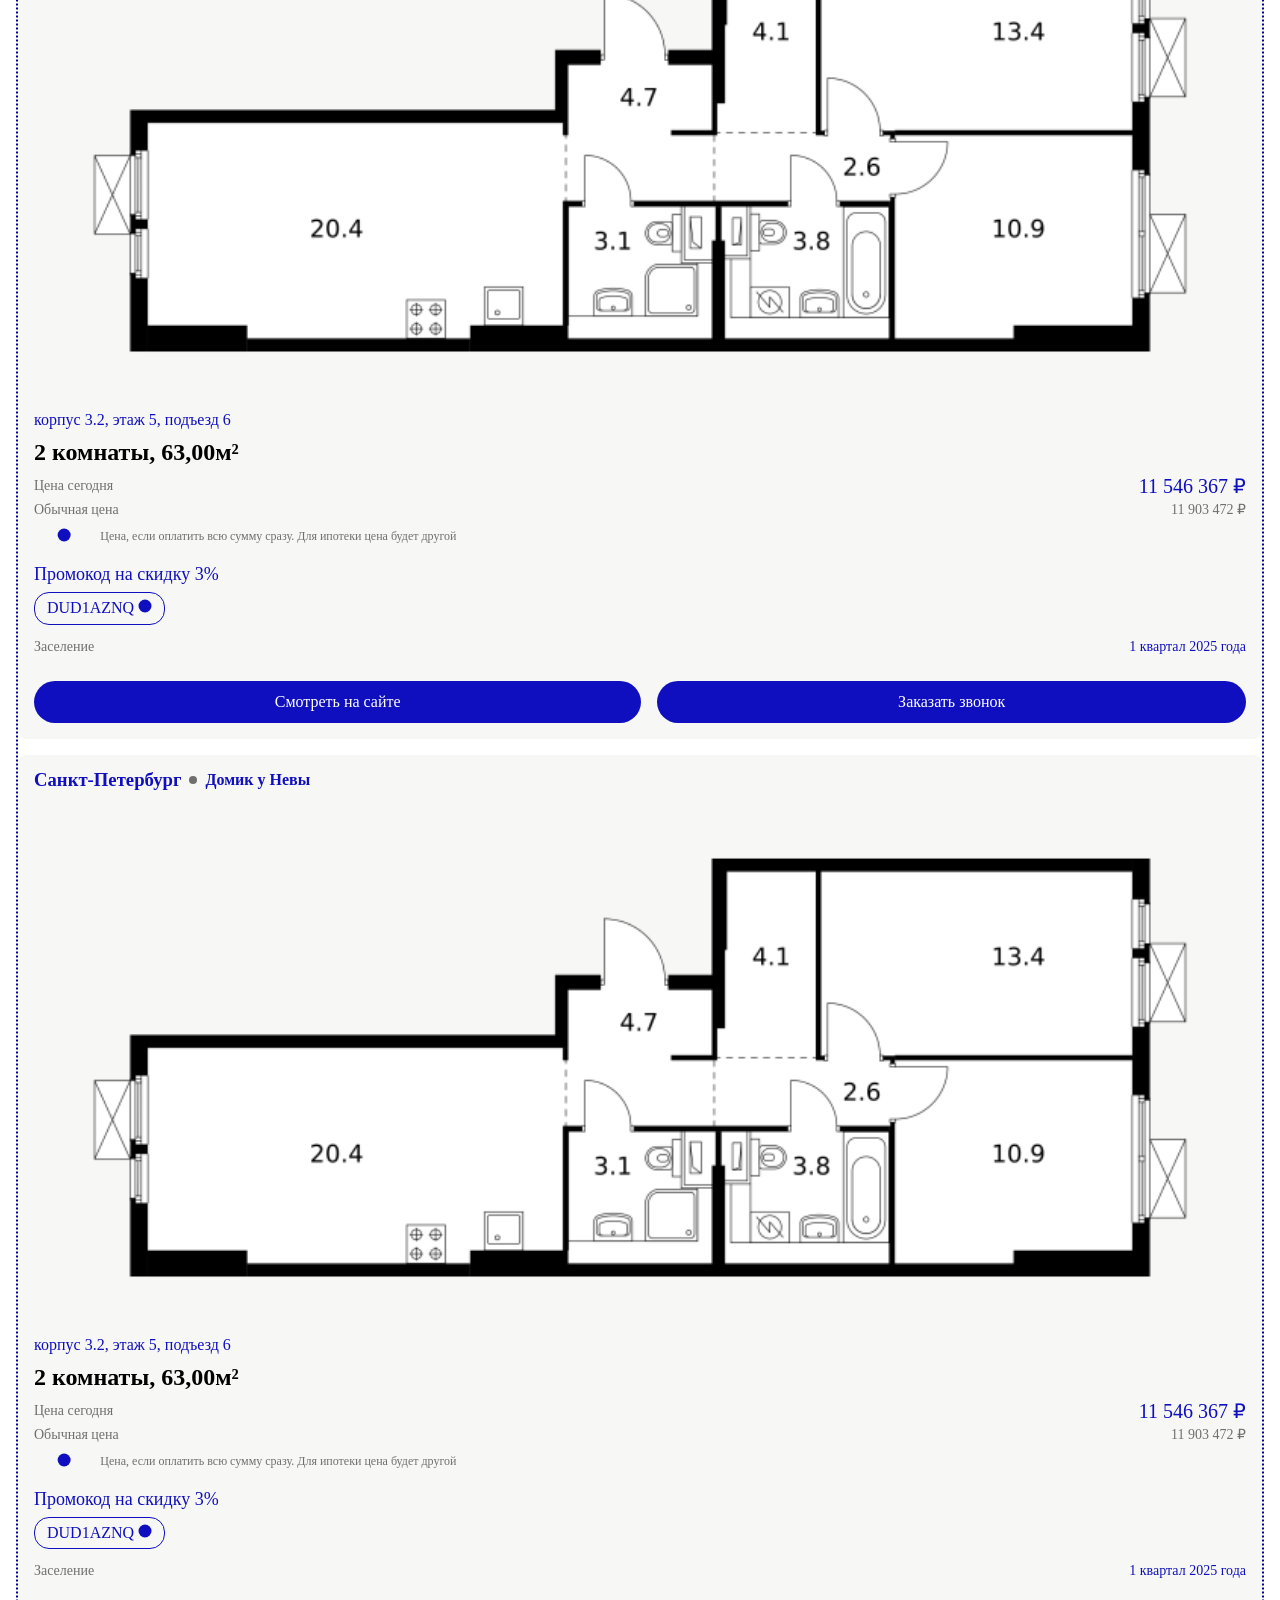
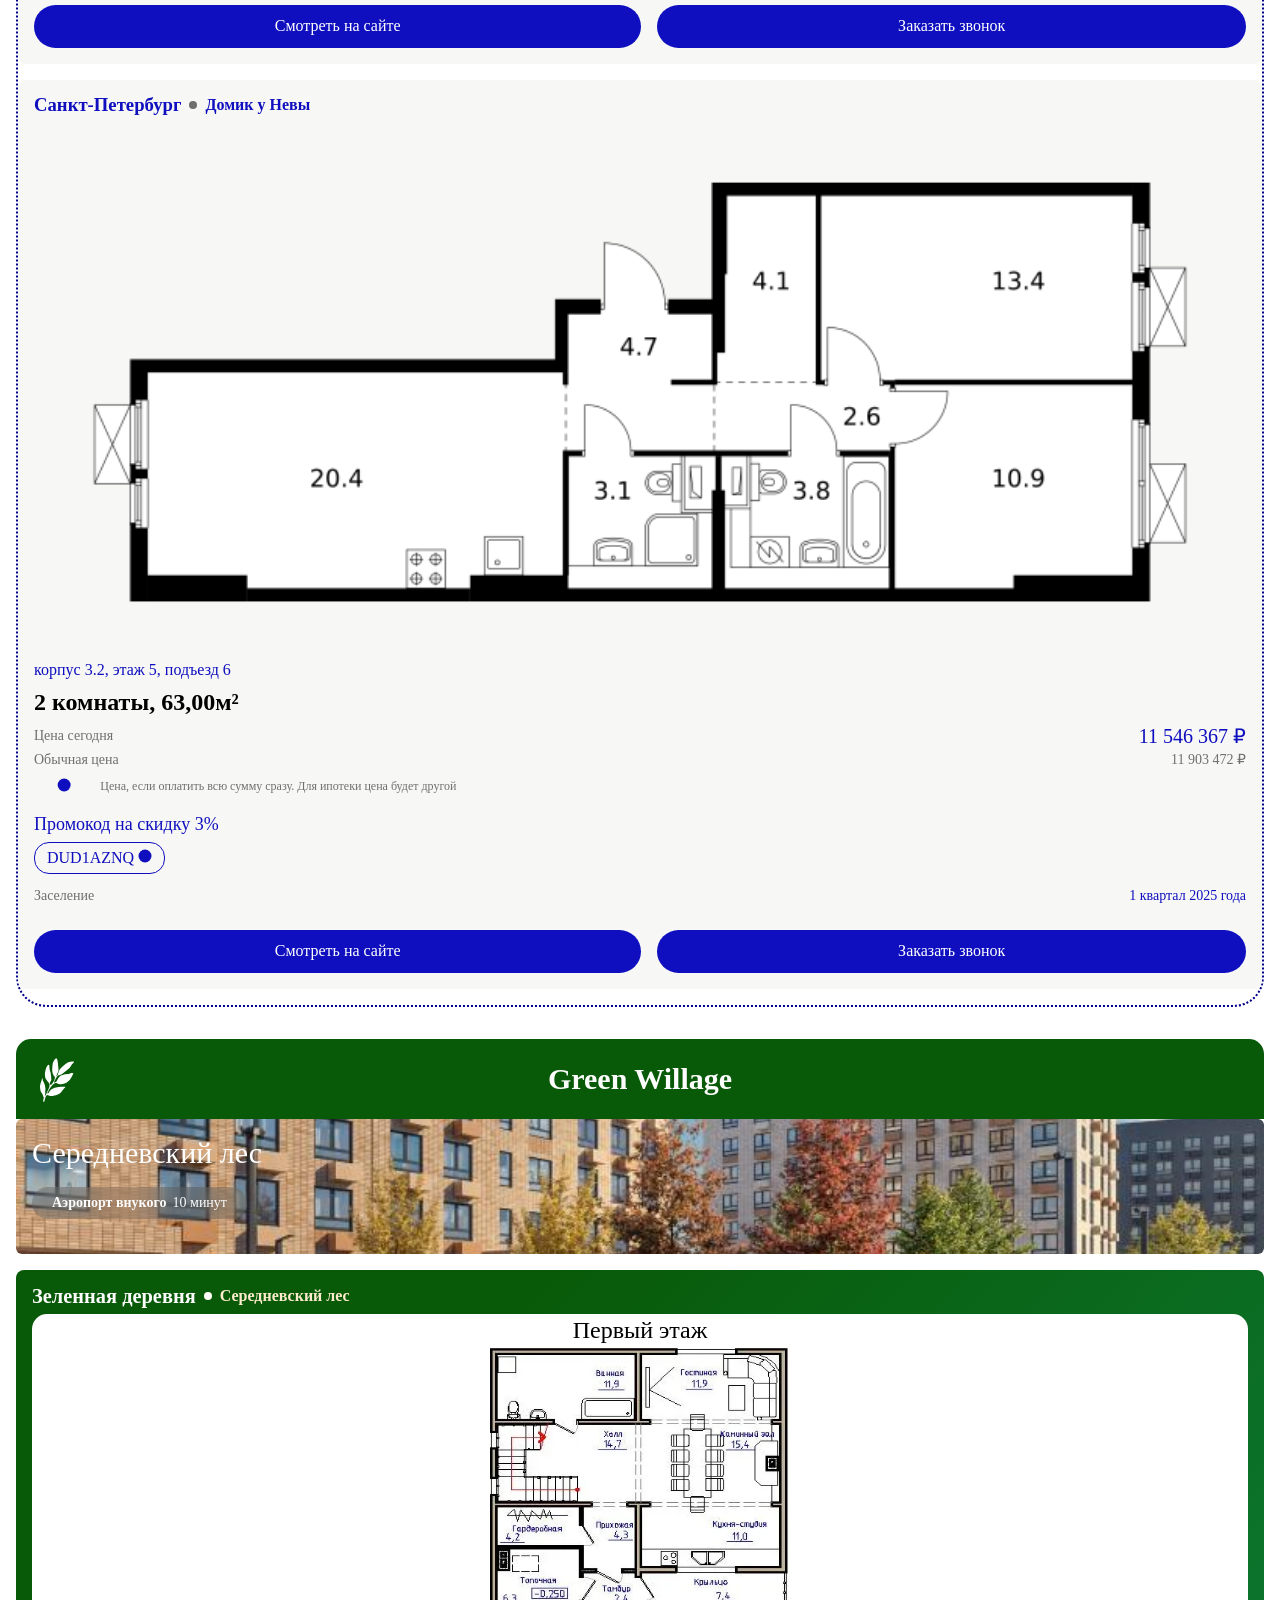
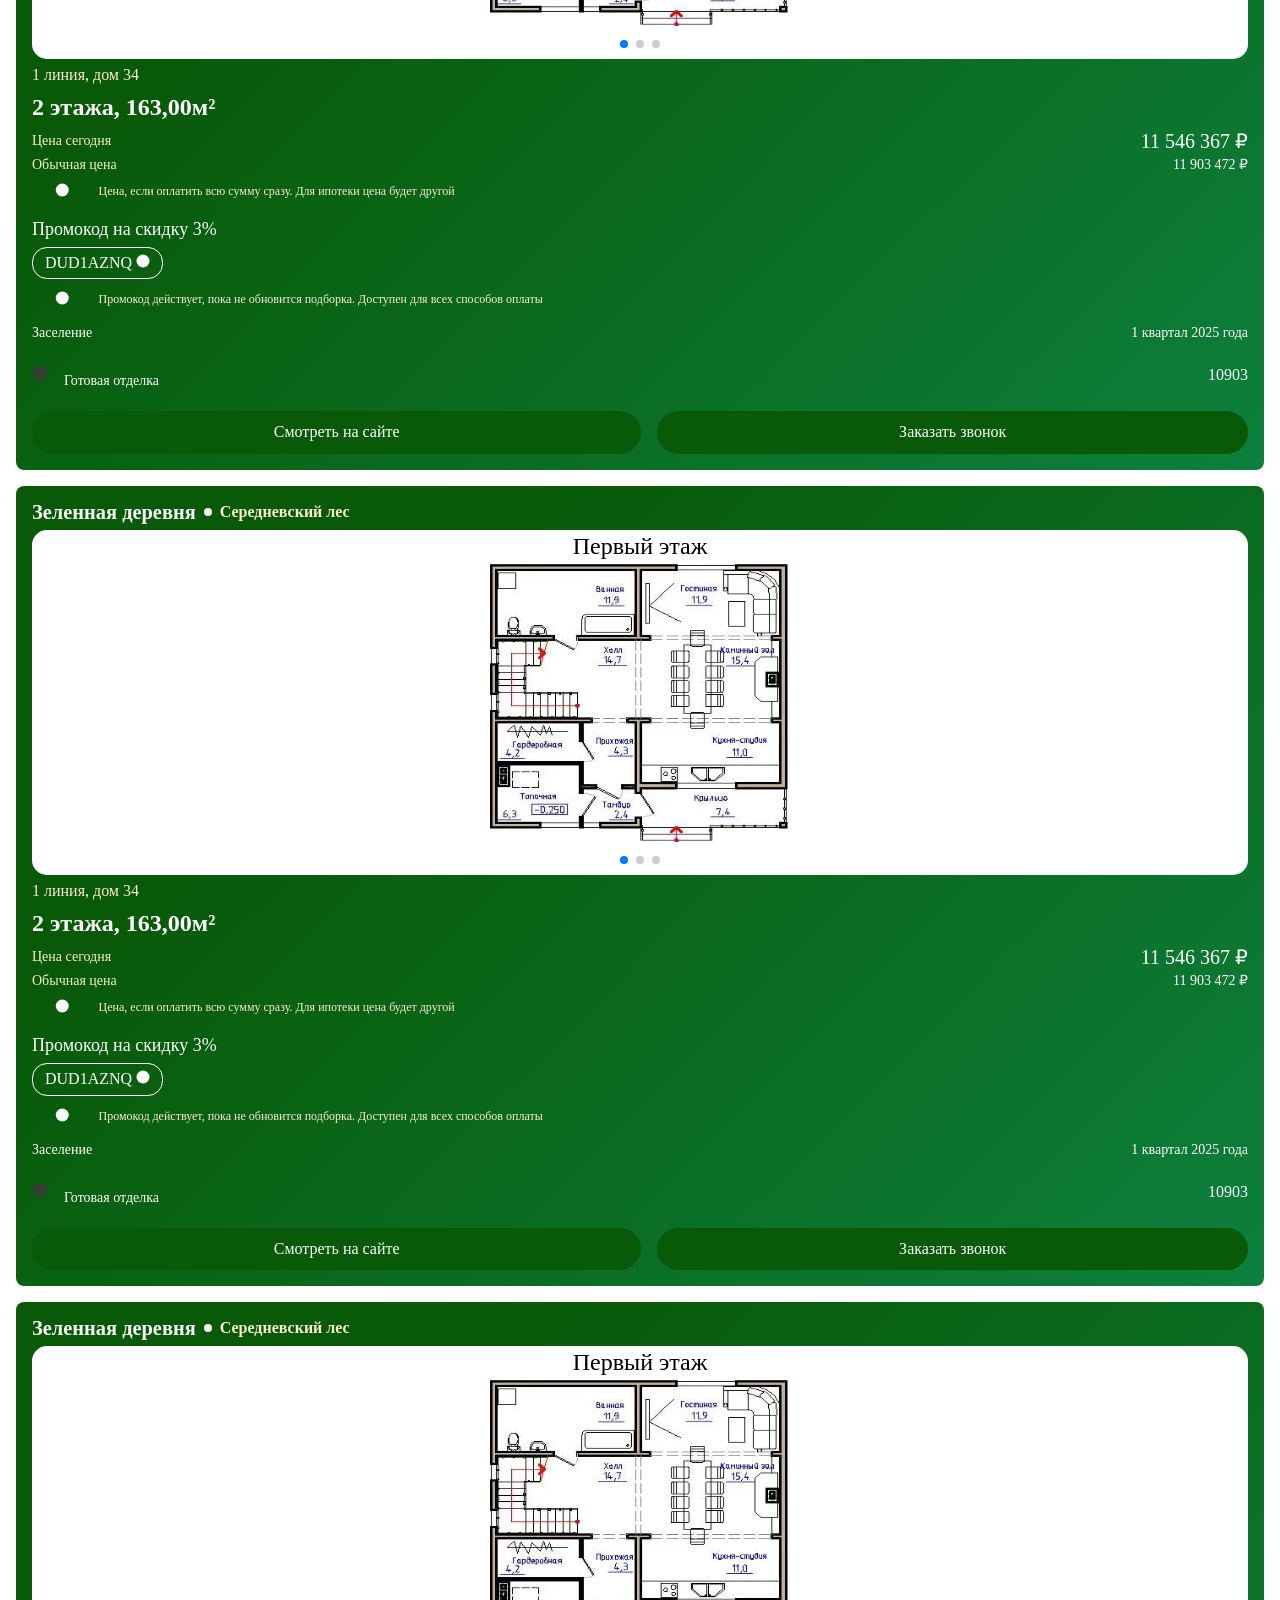
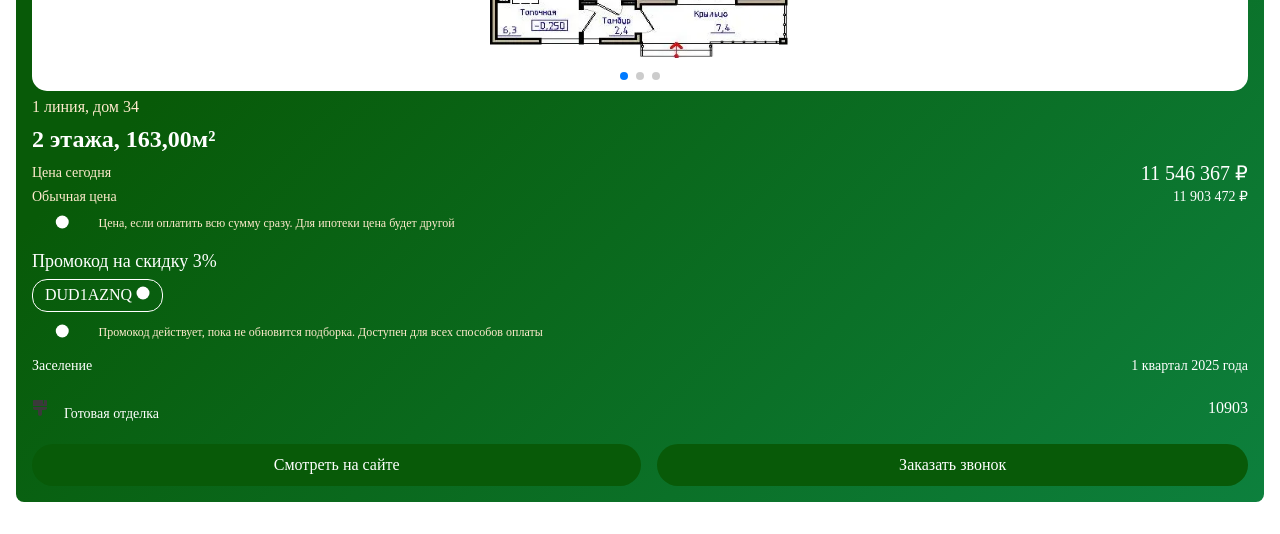
==== commit d27ba819: "remove zoom" ====
--- a/index.html
+++ b/index.html
@@ -83,10 +83,10 @@
                   <h4 class="header__location">Середневский лес</h4>
                 </div>
                 <div class="images__card">
-                  <svg width="24" height="24" viewBox="0 0 24 24" fill="none" xmlns="http://www.w3.org/2000/svg" class="images__zoom">
+                  <!-- <svg width="24" height="24" viewBox="0 0 24 24" fill="none" xmlns="http://www.w3.org/2000/svg" class="images__zoom">
                     <rect width="7.56126" height="1.89031" transform="matrix(0.713342 0.700816 -0.713342 0.700816 18.6062 17.3762)" fill="#333333"/>
                     <path d="M20.9303 10.7726C20.9303 16.1533 16.4855 20.5452 10.9652 20.5452C5.44478 20.5452 1 16.1533 1 10.7726C1 5.39198 5.44478 1 10.9652 1C16.4855 1 20.9303 5.39198 20.9303 10.7726Z" stroke="#333333" stroke-width="2"/>
-                    </svg>
+                    </svg> -->
 
                   <img src="images/plan1.png" alt="" class="plans__img zoom-img">
                 </div>
@@ -188,10 +188,10 @@
                   <h4 class="header__location">Середневский лес</h4>
                 </div>
                 <div class="images__card">
-                  <svg width="24" height="24" viewBox="0 0 24 24" fill="none" xmlns="http://www.w3.org/2000/svg" class="images__zoom">
+                  <!-- <svg width="24" height="24" viewBox="0 0 24 24" fill="none" xmlns="http://www.w3.org/2000/svg" class="images__zoom">
                     <rect width="7.56126" height="1.89031" transform="matrix(0.713342 0.700816 -0.713342 0.700816 18.6062 17.3762)" fill="#333333"/>
                     <path d="M20.9303 10.7726C20.9303 16.1533 16.4855 20.5452 10.9652 20.5452C5.44478 20.5452 1 16.1533 1 10.7726C1 5.39198 5.44478 1 10.9652 1C16.4855 1 20.9303 5.39198 20.9303 10.7726Z" stroke="#333333" stroke-width="2"/>
-                    </svg>
+                    </svg> -->
 
                   <img src="images/plan1.png" alt="" class="plans__img zoom-img">
                 </div>
@@ -301,10 +301,10 @@
                   <h4 class="header__location">Середневский лес</h4>
                 </div>
                 <div class="images__card flex " onclick="toggleFullscreen(this)">
-                  <svg width="24" height="24" viewBox="0 0 24 24" fill="none" xmlns="http://www.w3.org/2000/svg" class="images__zoom">
+                  <!-- <svg width="24" height="24" viewBox="0 0 24 24" fill="none" xmlns="http://www.w3.org/2000/svg" class="images__zoom">
                     <rect width="7.56126" height="1.89031" transform="matrix(0.713342 0.700816 -0.713342 0.700816 18.6062 17.3762)" fill="#333333"/>
                     <path d="M20.9303 10.7726C20.9303 16.1533 16.4855 20.5452 10.9652 20.5452C5.44478 20.5452 1 16.1533 1 10.7726C1 5.39198 5.44478 1 10.9652 1C16.4855 1 20.9303 5.39198 20.9303 10.7726Z" stroke="#333333" stroke-width="2"/>
-                    </svg>
+                    </svg> -->
 
                   <img src="images/plan1.png" alt="" class="plans__img zoom-img">
                 </div>
@@ -1083,6 +1083,6 @@
   <script src="js/copy_btn.js"></script>
   <script src="js/draw_time.js"></script>
   <script src="js/phone_form.js"></script>
-  <script src="js/images_zoom.js"></script>
+  <!-- <script src="js/images_zoom.js"></script> -->
 </body>
 </html>
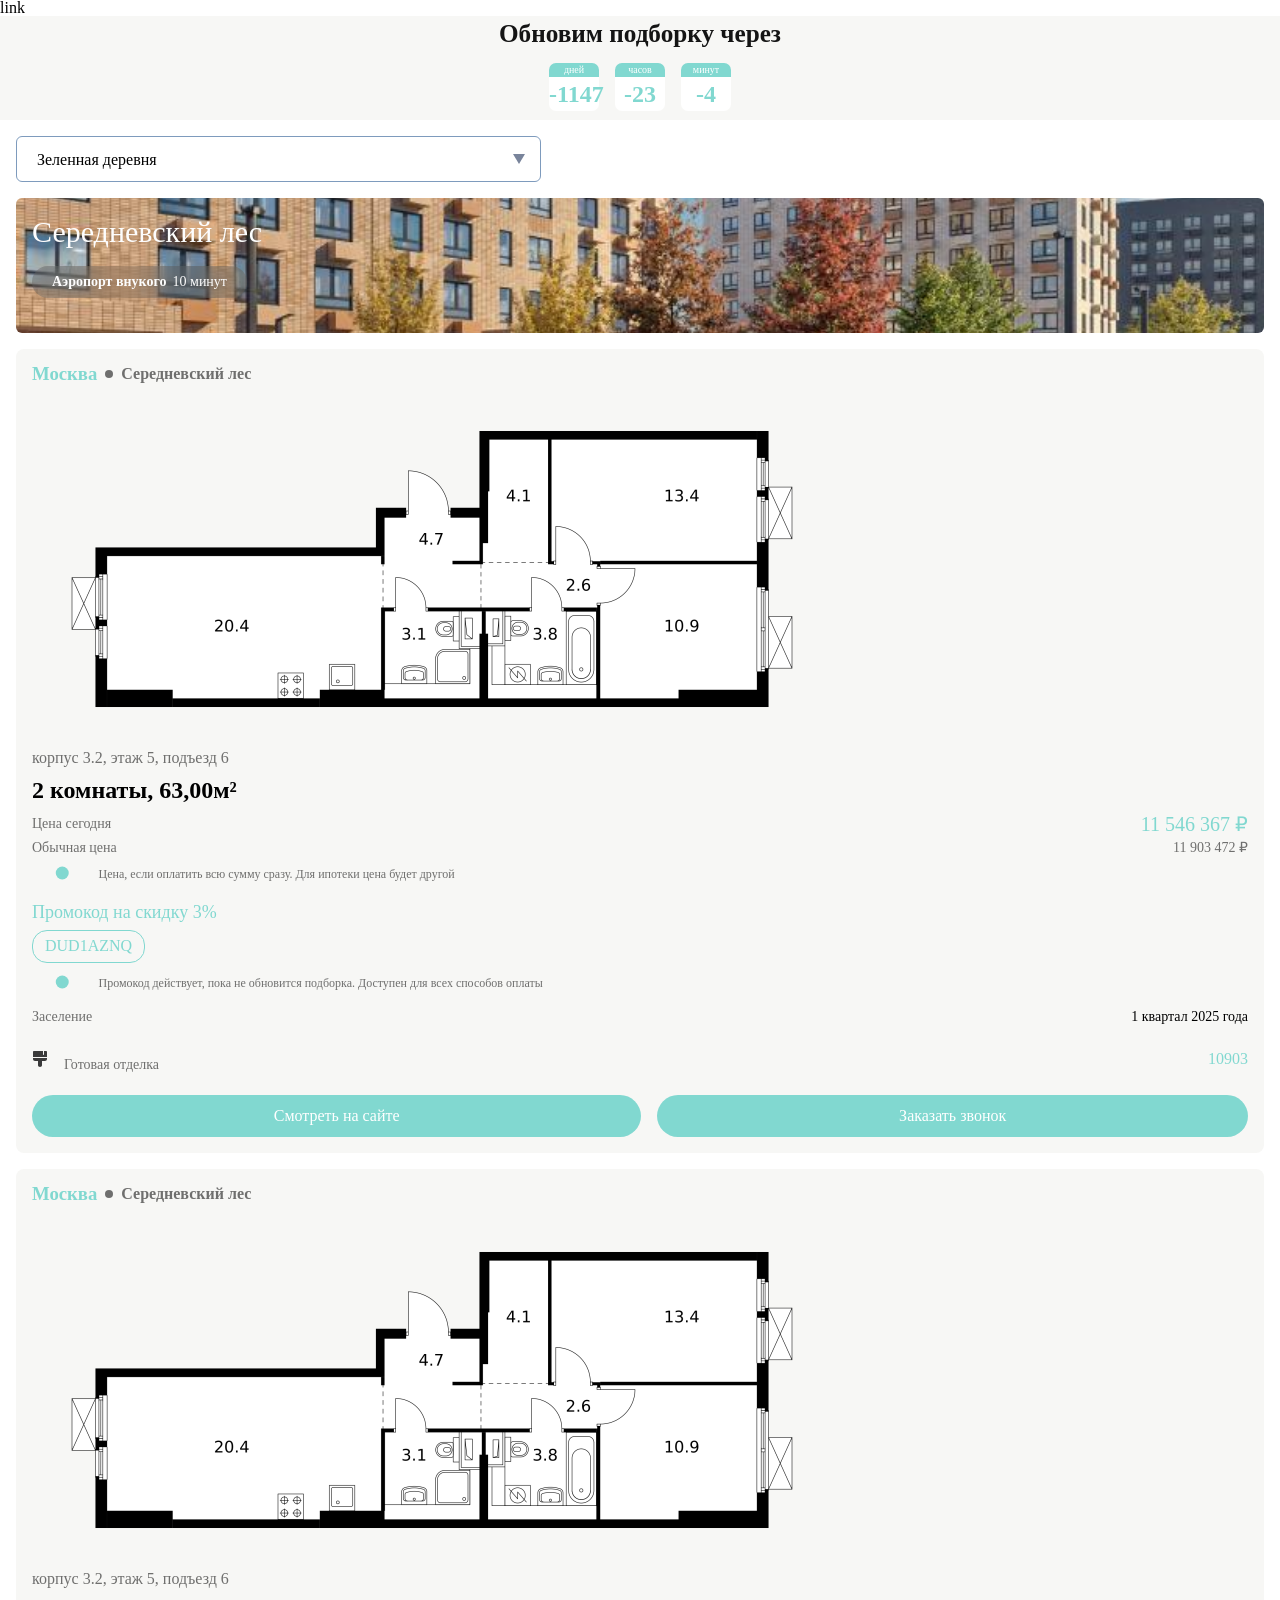
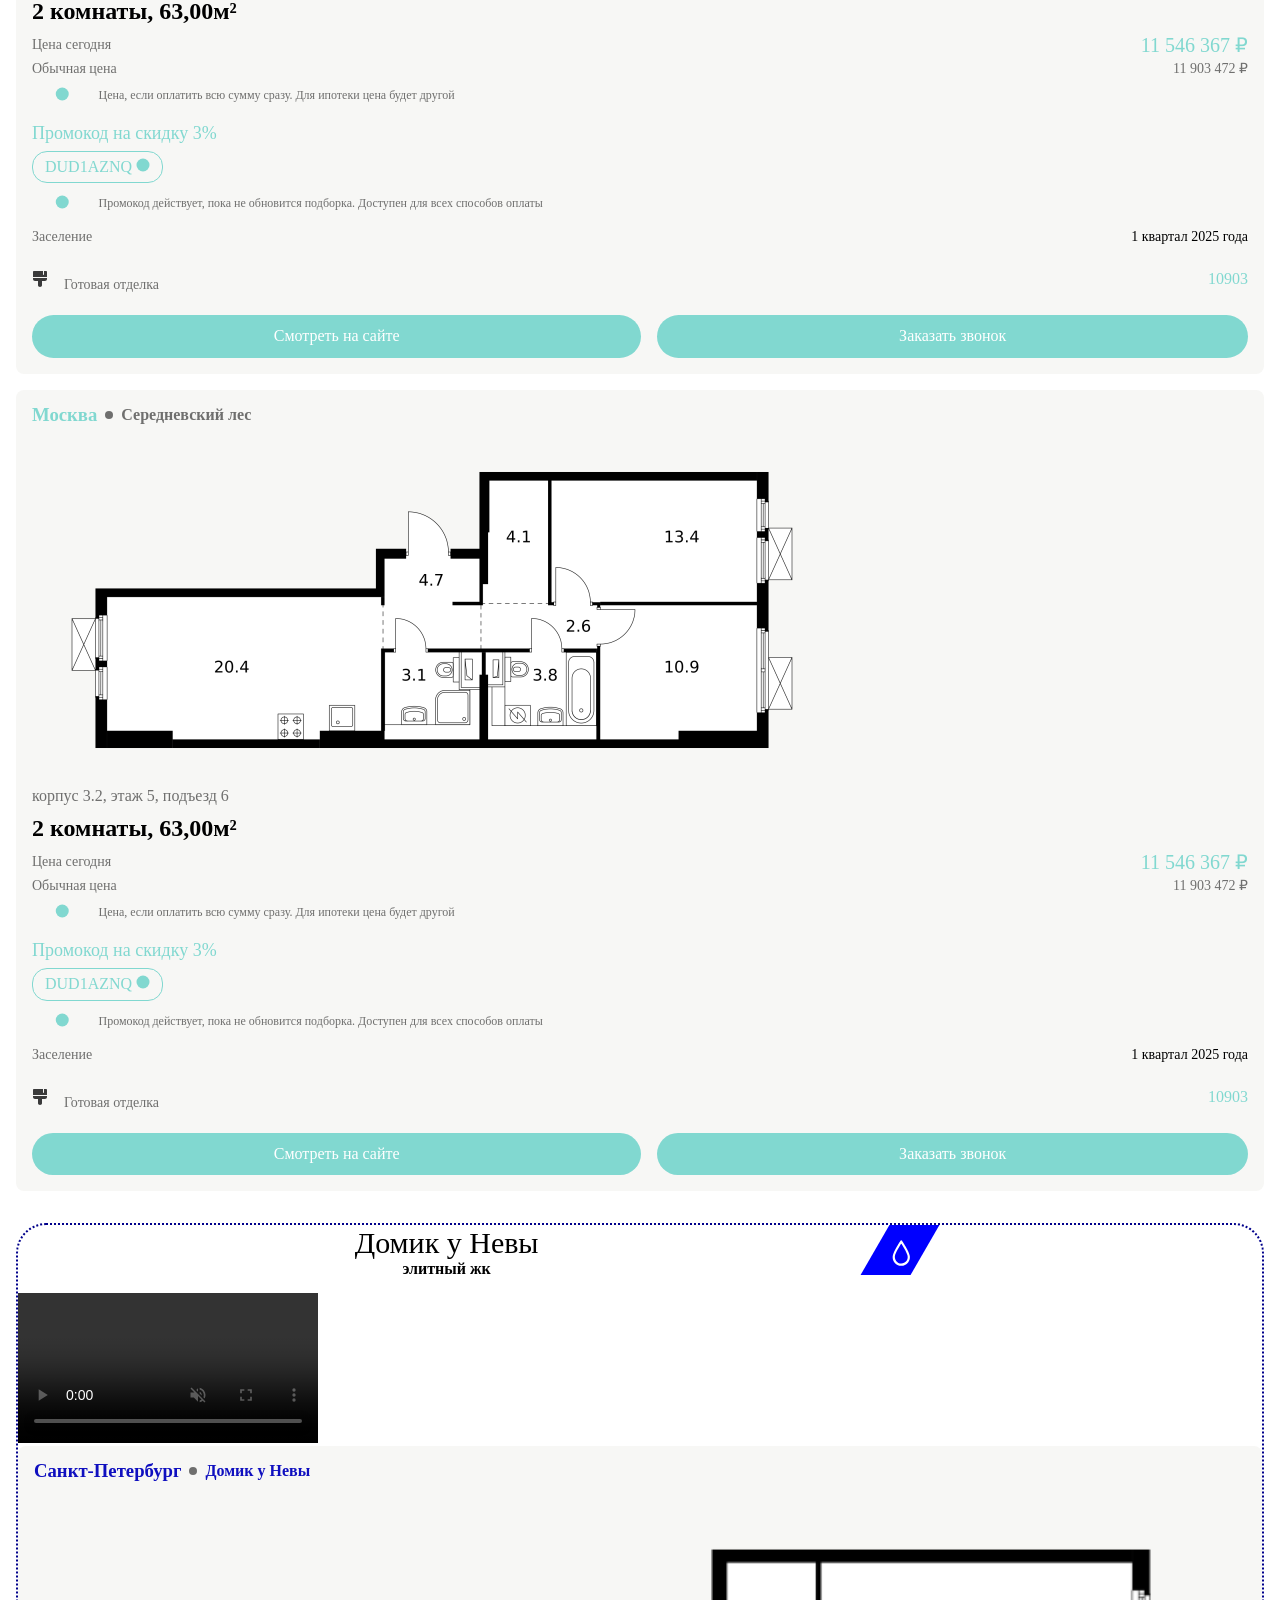
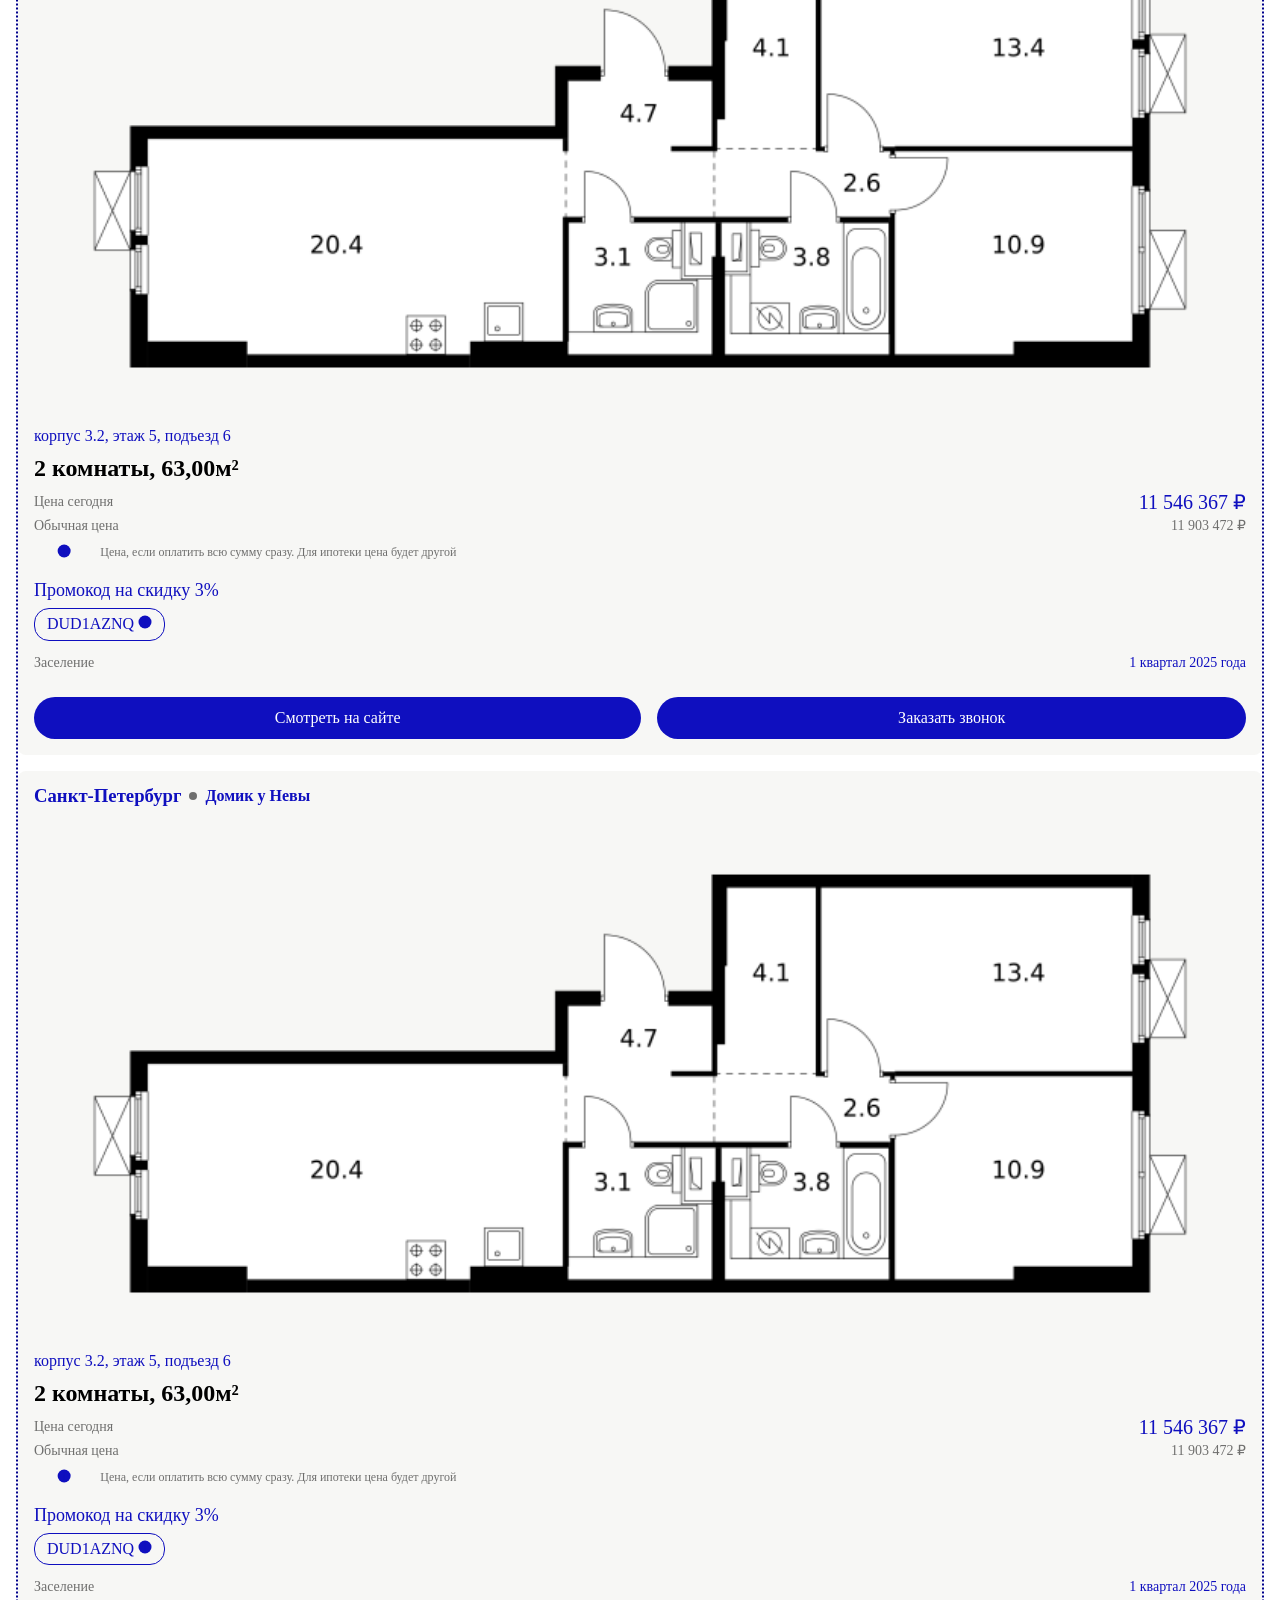
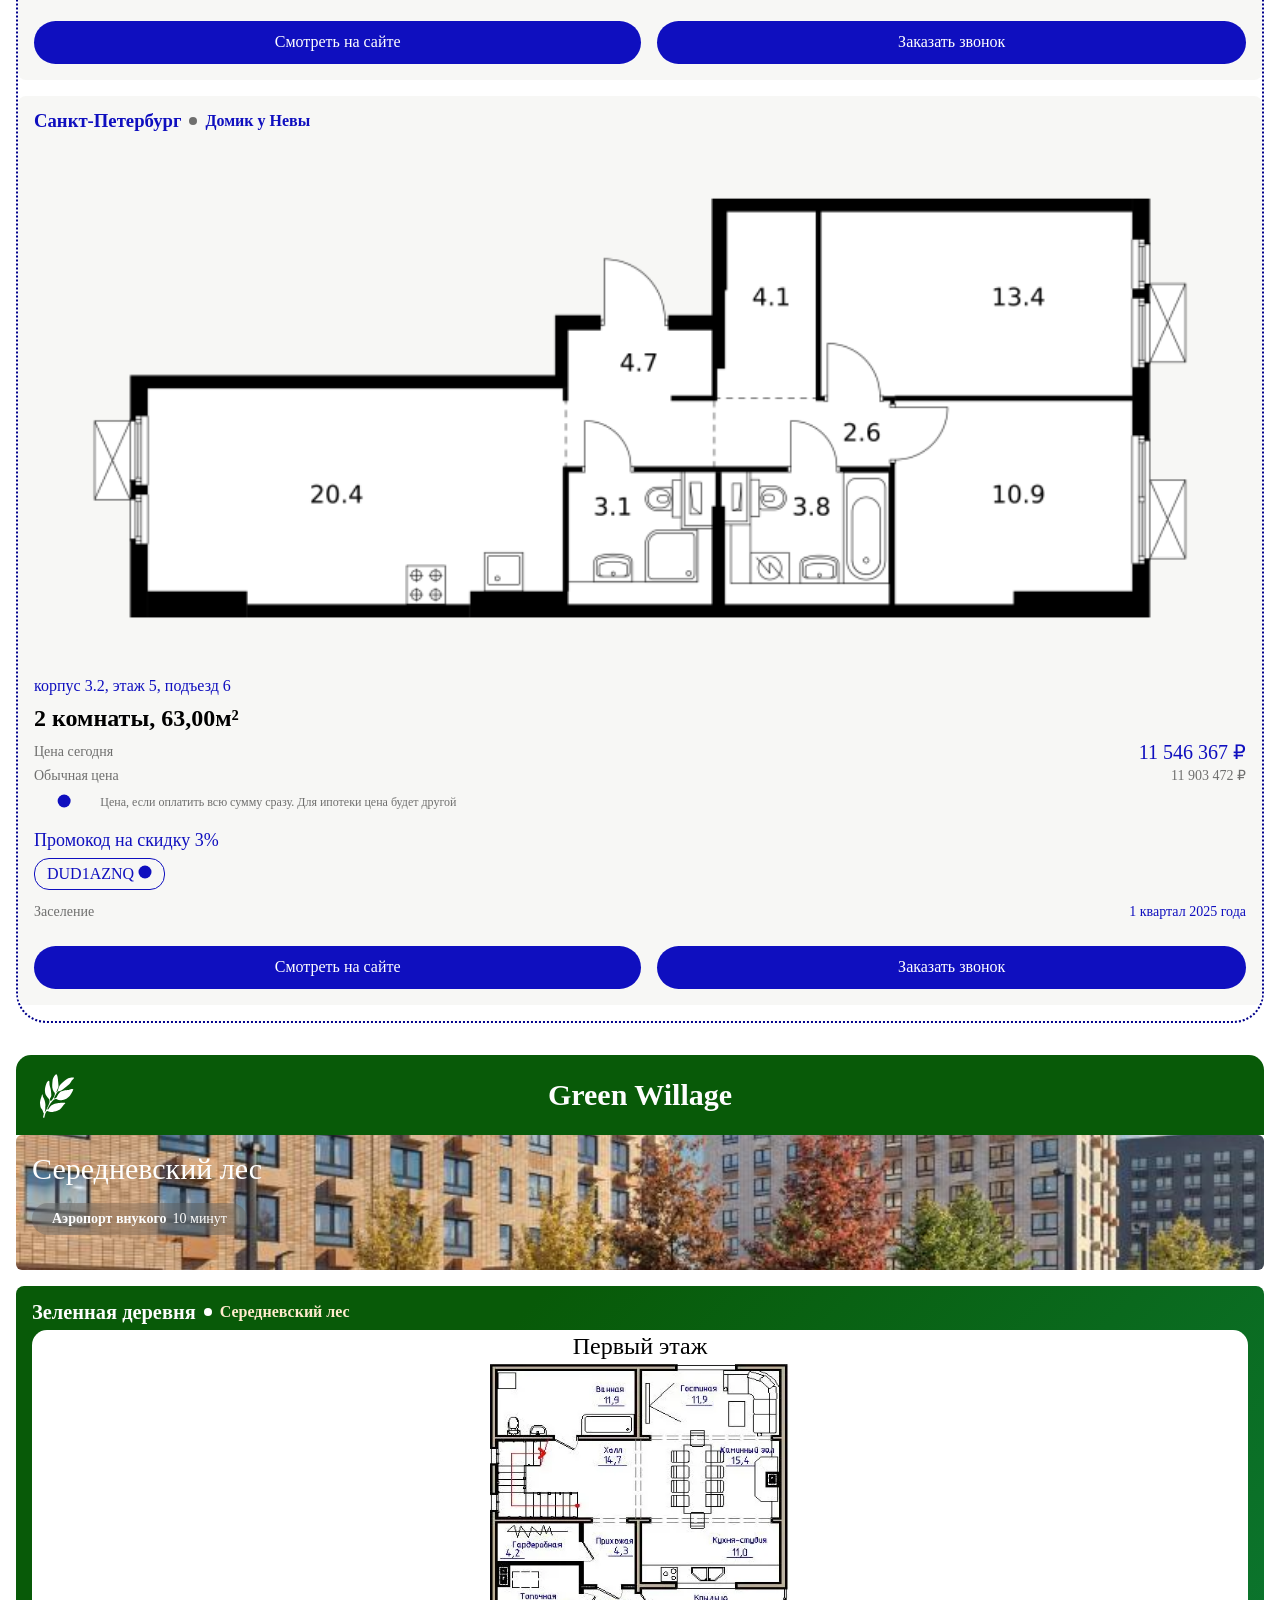
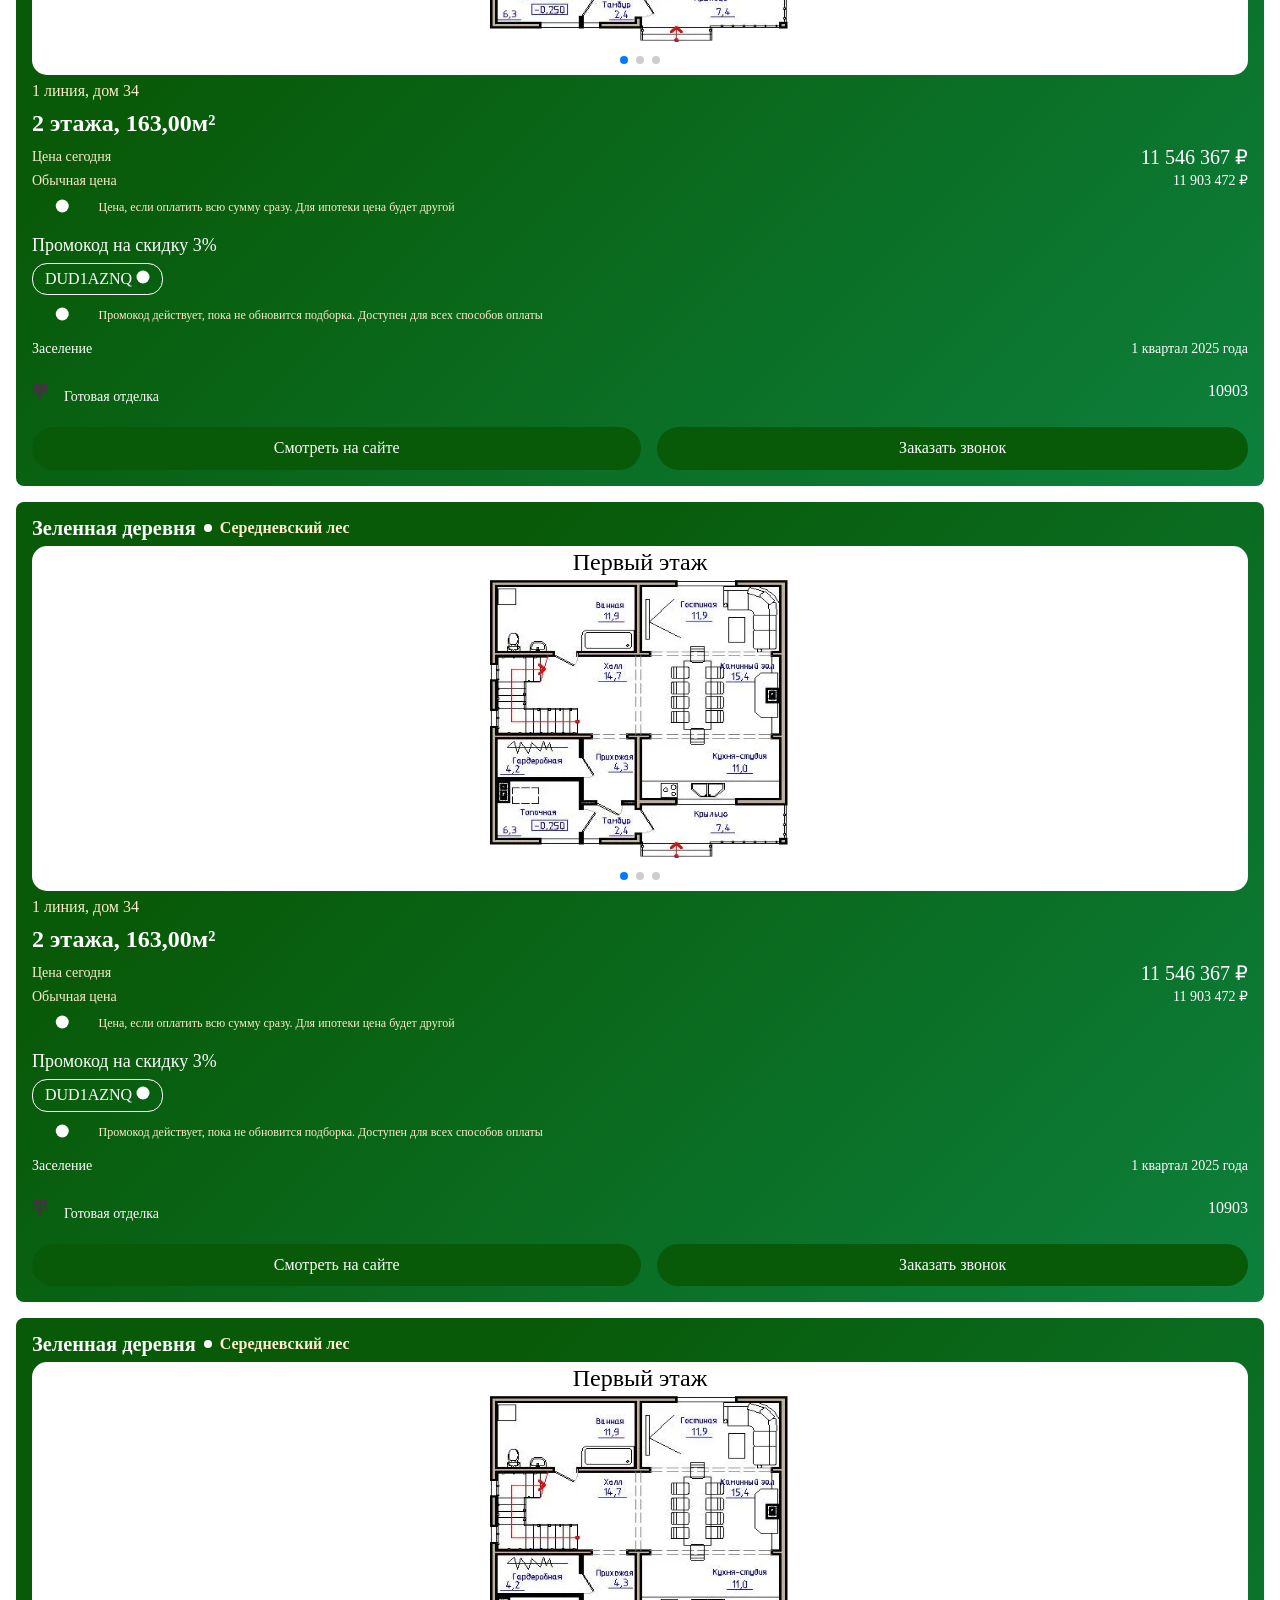
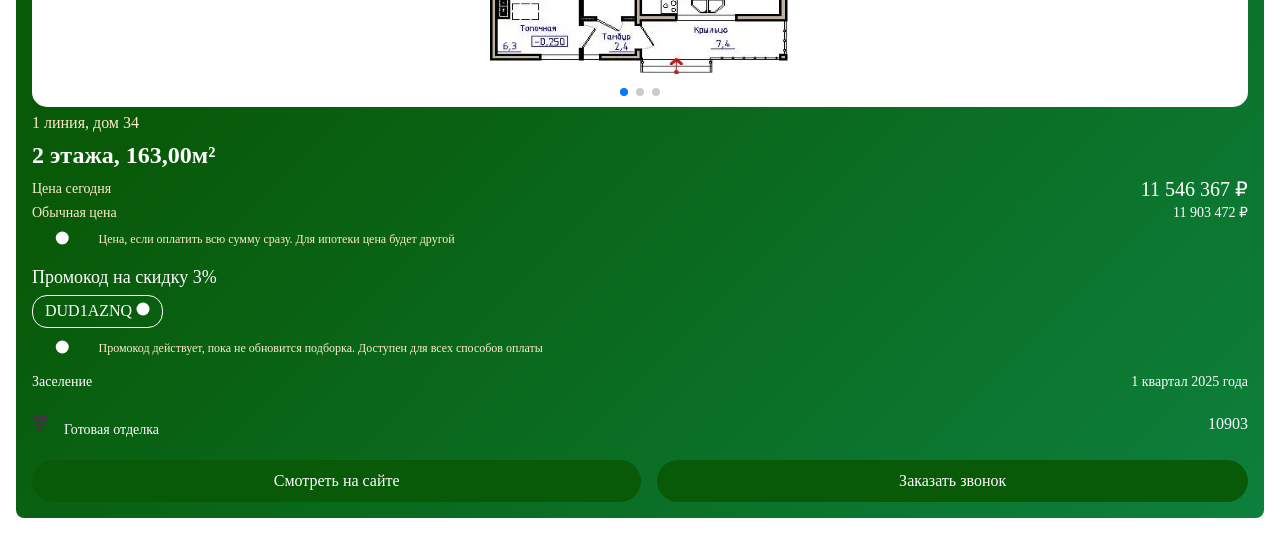
==== commit 89a6d2af: "test" ====
--- a/index.html
+++ b/index.html
@@ -15,6 +15,7 @@
 </head>
 
 <body>
+  <a href="/events.html">link</a>
   <div class="content">
     <div class="webapp__info">
       <h2 class="webapp__title">Обновим подборку через</h2>
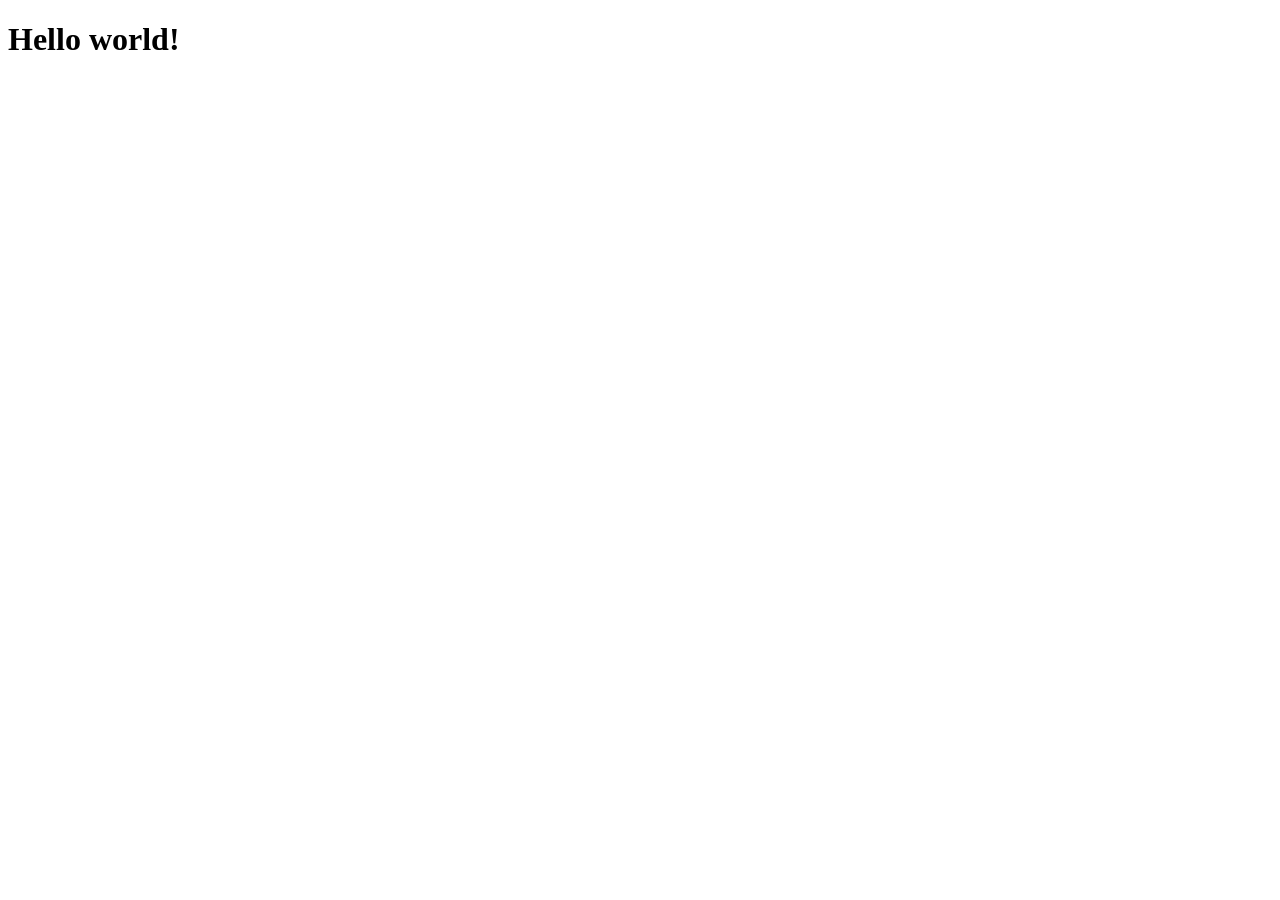
==== commit 50119cbd: "t2" ====
--- a/index.html
+++ b/index.html
@@ -1,1089 +1,12 @@
 <!DOCTYPE html>
 <html lang="en">
-
 <head>
   <meta charset="UTF-8">
+  <meta http-equiv="X-UA-Compatible" content="IE=edge">
   <meta name="viewport" content="width=device-width, initial-scale=1.0">
-  <title>Web app</title>
-  <link rel="stylesheet" href="https://cdn.jsdelivr.net/npm/swiper@9/swiper-bundle.min.css"/>
-  <link rel="stylesheet" href="css/normalize.css">
-  <link rel="stylesheet" href="css/style.css">
-  <link rel="stylesheet" href="css/style_swiper.css">
-  <link rel="stylesheet" href="css/green.css">
-  <link rel="stylesheet" href="css/video.css">
-  <link rel="stylesheet" href="css/color.css">
+  <title>Document</title>
 </head>
-
 <body>
-  <a href="/events.html">link</a>
-  <div class="content">
-    <div class="webapp__info">
-      <h2 class="webapp__title">Обновим подборку через</h2>
-      <ul class="info__date flex list-reset">
-        <li class="date__card">
-          <div class="card__content flex">
-            <span class="card__up bg_tiffany">дней</span>
-            <span class="card__down text__tiffany" id="days"></span>
-          </div>
-        </li>
-        <li class="date__card">
-          <div class="card__content flex">
-            <span class="card__up bg_tiffany">часов</span>
-            <span class="card__down text__tiffany" id="hours"></span>
-          </div>
-        </li>
-        <li class="date__card">
-          <div class="card__content flex">
-            <span class="card__up bg_tiffany">минут</span>
-            <span class="card__down text__tiffany" id="minutes"></span>
-          </div>
-        </li>
-      </ul>
-    </div>
-    <div class="contact-form hidden" id="contactForm">
-      <label for="phone">Введите ваш номер телефона:</label>
-      <input type="text" id="phone" name="phone" placeholder="Номер телефона" value="+7" required>
-      <span id="phoneError" class="error"></span>
-      <button type="submit">Отправить</button>
-    </div>
-    <div id="overlay"></div>
-    <header>
-      <div class="container">
-        <div class="form-group">
-          <div class="dropdown">
-            <button class="dropdown__button ">Москва</button>
-            <ul class="dropdown__list">
-              <li class="dropdown__list-item" data-id="moskov" data-value="travel">Москва</li>
-              <li class="dropdown__list-item" data-id="spb" data-value="lessons">Санкт-Петербург</li>
-              <li class="dropdown__list-item" data-id="s3" data-value="photo">Зеленная деревня</li>
-            </ul>
-            <input type="text" name="select-category" value="" class="dropdown__input-hidden" >
-          </div>
-        </div>
-      </div>
-    </header>
-    <main class="container">
-      <section id="moskov">
-        <a href="#">
-          <div class="header__section">
-            <h2 class="section__titile">Середневский лес</h2>
-            <div class="section__transport flex">
-              <h4 class="transport__name">Аэропорт внукого</h4>
-              <span> </span>
-              <time class="transport__time">10 минут</time>
-            </div>
-          </div>
-        </a>
-        <div>
-          <ul class="list-reset">
-            <li class="plans">
-              <div class="plans__card flex">
-                <div class="card__header flex">
-                  <h3 class="header__city text__tiffany">Москва</h3>
-                  <span class="header__point"></span>
-                  <h4 class="header__location">Середневский лес</h4>
-                </div>
-                <div class="images__card">
-                  <!-- <svg width="24" height="24" viewBox="0 0 24 24" fill="none" xmlns="http://www.w3.org/2000/svg" class="images__zoom">
-                    <rect width="7.56126" height="1.89031" transform="matrix(0.713342 0.700816 -0.713342 0.700816 18.6062 17.3762)" fill="#333333"/>
-                    <path d="M20.9303 10.7726C20.9303 16.1533 16.4855 20.5452 10.9652 20.5452C5.44478 20.5452 1 16.1533 1 10.7726C1 5.39198 5.44478 1 10.9652 1C16.4855 1 20.9303 5.39198 20.9303 10.7726Z" stroke="#333333" stroke-width="2"/>
-                    </svg> -->
-
-                  <img src="images/plan1.png" alt="" class="plans__img zoom-img">
-                </div>
-                <div>
-                  <div class="plans__address flex">
-                    <span class="address__text">корпус 3.2, этаж 5, подъезд 6</span>
-                  </div>
-                  <div class="plans__info flex">
-                    <h2 class="info__detail">2 комнаты, 63,00м²</h2>
-                  </div>
-                  <div class="flex plans__price">
-                    <div class="flex price__line">
-                      <span class="price__detail">Цена сегодня</span>
-                      <span class="price__detail price__today text__tiffany">11 546 367 ₽</span>
-                    </div>
-                    <div class="flex price__line">
-                      <span class="price__detail">Обычная цена</span>
-                      <span class="price__detail price__regular">11 903 472 ₽</span>
-                    </div>
-                  </div>
-                  <div class="plans_sale flex">
-                    <svg width="14" height="14" viewBox="0 0 14 14" fill="#81D8D0" xmlns="http://www.w3.org/2000/svg"
-                      class="save__svg">
-                      <circle cx="7" cy="7" r="6.5"></circle>
-                      <path
-                        d="M6.5 6C6.5 5.72386 6.72386 5.5 7 5.5C7.27614 5.5 7.5 5.72386 7.5 6V10.5C7.5 10.7761 7.27614 11 7 11C6.72386 11 6.5 10.7761 6.5 10.5V6Z">
-                      </path>
-                      <path
-                        d="M7.00006 4.32C7.37206 4.32 7.66006 4.032 7.66006 3.66C7.66006 3.288 7.37206 3 7.00006 3C6.62806 3 6.34006 3.288 6.34006 3.66C6.34006 4.032 6.62806 4.32 7.00006 4.32Z">
-                      </path>
-                    </svg>
-                    <p class="sale_text">
-                      Цена, если оплатить всю сумму сразу. Для ипотеки цена будет другой
-                    </p>
-                  </div>
-                  <p class="promocode__text text__tiffany">
-                    Промокод на скидку 3%
-                  </p>
-                  <button class="btn-reset promocode__btn text__tiffany border_tiffany">
-                    DUD1AZNQ
-                  </button>
-                  <div class="plans_sale flex">
-                    <svg width="14" height="14" viewBox="0 0 14 14" fill="#81D8D0" xmlns="http://www.w3.org/2000/svg"
-                      class="save__svg">
-                      <circle cx="7" cy="7" r="6.5"></circle>
-                      <path
-                        d="M6.5 6C6.5 5.72386 6.72386 5.5 7 5.5C7.27614 5.5 7.5 5.72386 7.5 6V10.5C7.5 10.7761 7.27614 11 7 11C6.72386 11 6.5 10.7761 6.5 10.5V6Z">
-                      </path>
-                      <path
-                        d="M7.00006 4.32C7.37206 4.32 7.66006 4.032 7.66006 3.66C7.66006 3.288 7.37206 3 7.00006 3C6.62806 3 6.34006 3.288 6.34006 3.66C6.34006 4.032 6.62806 4.32 7.00006 4.32Z">
-                      </path>
-                    </svg>
-                    <p class="promocode__info">
-                      Промокод действует, пока не обновится подборка. Доступен для всех способов оплаты
-                    </p>
-                  </div>
-                  <div class="flex_between plans__check-in">
-                    <span class="check-in__title">Заселение</span>
-                    <span class="check-in__date">1 квартал 2025 года</span>
-                  </div>
-                  <div class="flex_between finishing">
-                    <div class="flex">
-                      <svg width="16" height="16" viewBox="0 0 16 16" fill="#81D8D0" xmlns="http://www.w3.org/2000/svg">
-                        <path fill-rule="evenodd" clip-rule="evenodd"
-                          d="M15 6H1V1C1 0.447715 1.44772 0 2 0H11V3.5C11 3.77614 11.2239 4 11.5 4C11.7761 4 12 3.77614 12 3.5V0H14C14.5523 0 15 0.447715 15 1V6ZM1 7H15V8C15 9.10457 14.1046 10 13 10H10V14.3333C10 15.2538 9.10457 16 8 16C6.89543 16 6 15.2538 6 14.3333V10H3C1.89543 10 1 9.10457 1 8V7Z"
-                          fill="#3A3A3A" />
-                      </svg>
-                      <span class="finishing__text">Готовая отделка</span>
-                    </div>
-                    <div class="flex">
-                      <path fill-rule="evenodd" clip-rule="evenodd"
-                        d="M13.9177 9.00419C14.0087 9.54892 14.4477 10 15 10C15.5523 10 16.0066 9.55004 15.9384 9.00199C15.4471 5.05471 12.0803 2 8 2C3.9197 2 0.552862 5.05471 0.0616463 9.00199C-0.00655635 9.55004 0.447715 10 1 10C1.55228 10 1.99127 9.54893 2.08226 9.00419C2.55661 6.16441 5.02554 4 8 4C10.9745 4 13.4434 6.16441 13.9177 9.00419Z">
-                      </path>
-                      <span class="finishing__count text__tiffany">10903</span>
-                    </div>
-                  </div>
-                  <div class="flex button__block">
-                    <button class="btn-reset btn_link bg_tiffany">
-                      <a href="">
-                        Смотреть на сайте
-                      </a>
-                    </button>
-                    <button class="btn-reset btn_link bg_tiffany form-trigger" data-form-trigger>
-                      <a href="">
-                        Заказать звонок
-                      </a>
-                    </button>
-
-                  </div>
-
-                </div>
-              </div>
-            </li>
-            <li class="plans">
-              <div class="plans__card flex">
-                <div class="card__header flex">
-                  <h3 class="header__city text__tiffany">Москва</h3>
-                  <span class="header__point"></span>
-                  <h4 class="header__location">Середневский лес</h4>
-                </div>
-                <div class="images__card">
-                  <!-- <svg width="24" height="24" viewBox="0 0 24 24" fill="none" xmlns="http://www.w3.org/2000/svg" class="images__zoom">
-                    <rect width="7.56126" height="1.89031" transform="matrix(0.713342 0.700816 -0.713342 0.700816 18.6062 17.3762)" fill="#333333"/>
-                    <path d="M20.9303 10.7726C20.9303 16.1533 16.4855 20.5452 10.9652 20.5452C5.44478 20.5452 1 16.1533 1 10.7726C1 5.39198 5.44478 1 10.9652 1C16.4855 1 20.9303 5.39198 20.9303 10.7726Z" stroke="#333333" stroke-width="2"/>
-                    </svg> -->
-
-                  <img src="images/plan1.png" alt="" class="plans__img zoom-img">
-                </div>
-                <div>
-                  <div class="plans__address flex">
-                    <span class="address__text">корпус 3.2, этаж 5, подъезд 6</span>
-                  </div>
-                  <div class="plans__info flex">
-                    <h2 class="info__detail">2 комнаты, 63,00м²</h2>
-                  </div>
-                  <div class="flex plans__price">
-                    <div class="flex price__line">
-                      <span class="price__detail">Цена сегодня</span>
-                      <span class="price__detail price__today text__tiffany">11 546 367 ₽</span>
-                    </div>
-                    <div class="flex price__line">
-                      <span class="price__detail">Обычная цена</span>
-                      <span class="price__detail price__regular">11 903 472 ₽</span>
-                    </div>
-                  </div>
-                  <div class="plans_sale flex">
-                    <svg width="14" height="14" viewBox="0 0 14 14" fill="#81D8D0" xmlns="http://www.w3.org/2000/svg"
-                      class="save__svg">
-                      <circle cx="7" cy="7" r="6.5"></circle>
-                      <path
-                        d="M6.5 6C6.5 5.72386 6.72386 5.5 7 5.5C7.27614 5.5 7.5 5.72386 7.5 6V10.5C7.5 10.7761 7.27614 11 7 11C6.72386 11 6.5 10.7761 6.5 10.5V6Z">
-                      </path>
-                      <path
-                        d="M7.00006 4.32C7.37206 4.32 7.66006 4.032 7.66006 3.66C7.66006 3.288 7.37206 3 7.00006 3C6.62806 3 6.34006 3.288 6.34006 3.66C6.34006 4.032 6.62806 4.32 7.00006 4.32Z">
-                      </path>
-                    </svg>
-                    <p class="sale_text">
-                      Цена, если оплатить всю сумму сразу. Для ипотеки цена будет другой
-                    </p>
-                  </div>
-                  <p class="promocode__text text__tiffany">
-                    Промокод на скидку 3%
-                  </p>
-                  <button class="btn-reset promocode__btn text__tiffany border_tiffany">
-                    DUD1AZNQ
-                    <svg width="14" height="14" viewBox="0 0 14 14" fill="#81D8D0" xmlns="http://www.w3.org/2000/svg"
-                      class="stroke-primary basis-[5%] mr-1.5">
-                      <circle cx="7" cy="7" r="6.5"></circle>
-                      <path
-                        d="M6.5 6C6.5 5.72386 6.72386 5.5 7 5.5C7.27614 5.5 7.5 5.72386 7.5 6V10.5C7.5 10.7761 7.27614 11 7 11C6.72386 11 6.5 10.7761 6.5 10.5V6Z">
-                      </path>
-                      <path
-                        d="M7.00006 4.32C7.37206 4.32 7.66006 4.032 7.66006 3.66C7.66006 3.288 7.37206 3 7.00006 3C6.62806 3 6.34006 3.288 6.34006 3.66C6.34006 4.032 6.62806 4.32 7.00006 4.32Z">
-                      </path>
-                    </svg>
-                  </button>
-                  <div class="plans_sale flex">
-                    <svg width="14" height="14" viewBox="0 0 14 14" fill="#81D8D0" xmlns="http://www.w3.org/2000/svg"
-                      class="save__svg">
-                      <circle cx="7" cy="7" r="6.5"></circle>
-                      <path
-                        d="M6.5 6C6.5 5.72386 6.72386 5.5 7 5.5C7.27614 5.5 7.5 5.72386 7.5 6V10.5C7.5 10.7761 7.27614 11 7 11C6.72386 11 6.5 10.7761 6.5 10.5V6Z">
-                      </path>
-                      <path
-                        d="M7.00006 4.32C7.37206 4.32 7.66006 4.032 7.66006 3.66C7.66006 3.288 7.37206 3 7.00006 3C6.62806 3 6.34006 3.288 6.34006 3.66C6.34006 4.032 6.62806 4.32 7.00006 4.32Z">
-                      </path>
-                    </svg>
-                    <p class="promocode__info">
-                      Промокод действует, пока не обновится подборка. Доступен для всех способов оплаты
-                    </p>
-                  </div>
-                  <div class="flex_between plans__check-in">
-                    <span class="check-in__title">Заселение</span>
-                    <span class="check-in__date">1 квартал 2025 года</span>
-                  </div>
-                  <div class="flex_between finishing">
-                    <div class="flex">
-                      <svg width="16" height="16" viewBox="0 0 16 16" fill="#81D8D0" xmlns="http://www.w3.org/2000/svg">
-                        <path fill-rule="evenodd" clip-rule="evenodd"
-                          d="M15 6H1V1C1 0.447715 1.44772 0 2 0H11V3.5C11 3.77614 11.2239 4 11.5 4C11.7761 4 12 3.77614 12 3.5V0H14C14.5523 0 15 0.447715 15 1V6ZM1 7H15V8C15 9.10457 14.1046 10 13 10H10V14.3333C10 15.2538 9.10457 16 8 16C6.89543 16 6 15.2538 6 14.3333V10H3C1.89543 10 1 9.10457 1 8V7Z"
-                          fill="#3A3A3A" />
-                      </svg>
-                      <span class="finishing__text">Готовая отделка</span>
-                    </div>
-                    <div class="flex">
-                      <path fill-rule="evenodd" clip-rule="evenodd"
-                        d="M13.9177 9.00419C14.0087 9.54892 14.4477 10 15 10C15.5523 10 16.0066 9.55004 15.9384 9.00199C15.4471 5.05471 12.0803 2 8 2C3.9197 2 0.552862 5.05471 0.0616463 9.00199C-0.00655635 9.55004 0.447715 10 1 10C1.55228 10 1.99127 9.54893 2.08226 9.00419C2.55661 6.16441 5.02554 4 8 4C10.9745 4 13.4434 6.16441 13.9177 9.00419Z">
-                      </path>
-                      <span class="finishing__count text__tiffany">10903</span>
-                    </div>
-                  </div>
-                  <div class="flex button__block">
-                    <button class="btn-reset btn_link bg_tiffany">
-                      <a href="">
-                        Смотреть на сайте
-                      </a>
-                    </button>
-                    <button class="btn-reset btn_link bg_tiffany form-trigger" data-form-trigger>
-                      <a href="">
-                        Заказать звонок
-                      </a>
-                    </button>
-                  </div>
-                </div>
-              </div>
-            </li>
-            <li class="plans">
-              <div class="plans__card flex">
-                <div class="card__header flex">
-                  <h3 class="header__city text__tiffany">Москва</h3>
-                  <span class="header__point"></span>
-                  <h4 class="header__location">Середневский лес</h4>
-                </div>
-                <div class="images__card flex " onclick="toggleFullscreen(this)">
-                  <!-- <svg width="24" height="24" viewBox="0 0 24 24" fill="none" xmlns="http://www.w3.org/2000/svg" class="images__zoom">
-                    <rect width="7.56126" height="1.89031" transform="matrix(0.713342 0.700816 -0.713342 0.700816 18.6062 17.3762)" fill="#333333"/>
-                    <path d="M20.9303 10.7726C20.9303 16.1533 16.4855 20.5452 10.9652 20.5452C5.44478 20.5452 1 16.1533 1 10.7726C1 5.39198 5.44478 1 10.9652 1C16.4855 1 20.9303 5.39198 20.9303 10.7726Z" stroke="#333333" stroke-width="2"/>
-                    </svg> -->
-
-                  <img src="images/plan1.png" alt="" class="plans__img zoom-img">
-                </div>
-                <div>
-                  <div class="plans__address flex">
-                    <span class="address__text">корпус 3.2, этаж 5, подъезд 6</span>
-                  </div>
-                  <div class="plans__info flex">
-                    <h2 class="info__detail">2 комнаты, 63,00м²</h2>
-                  </div>
-                  <div class="flex plans__price">
-                    <div class="flex price__line">
-                      <span class="price__detail">Цена сегодня</span>
-                      <span class="price__detail price__today text__tiffany">11 546 367 ₽</span>
-                    </div>
-                    <div class="flex price__line">
-                      <span class="price__detail">Обычная цена</span>
-                      <span class="price__detail price__regular">11 903 472 ₽</span>
-                    </div>
-                  </div>
-                  <div class="plans_sale flex">
-                    <svg width="14" height="14" viewBox="0 0 14 14" fill="#81D8D0" xmlns="http://www.w3.org/2000/svg"
-                      class="save__svg">
-                      <circle cx="7" cy="7" r="6.5"></circle>
-                      <path
-                        d="M6.5 6C6.5 5.72386 6.72386 5.5 7 5.5C7.27614 5.5 7.5 5.72386 7.5 6V10.5C7.5 10.7761 7.27614 11 7 11C6.72386 11 6.5 10.7761 6.5 10.5V6Z">
-                      </path>
-                      <path
-                        d="M7.00006 4.32C7.37206 4.32 7.66006 4.032 7.66006 3.66C7.66006 3.288 7.37206 3 7.00006 3C6.62806 3 6.34006 3.288 6.34006 3.66C6.34006 4.032 6.62806 4.32 7.00006 4.32Z">
-                      </path>
-                    </svg>
-                    <p class="sale_text">
-                      Цена, если оплатить всю сумму сразу. Для ипотеки цена будет другой
-                    </p>
-                  </div>
-                  <p class="promocode__text text__tiffany">
-                    Промокод на скидку 3%
-                  </p>
-                  <button class="btn-reset promocode__btn text__tiffany border_tiffany">
-                    DUD1AZNQ
-                    <svg width="14" height="14" viewBox="0 0 14 14" fill="#81D8D0" xmlns="http://www.w3.org/2000/svg"
-                      class="stroke-primary basis-[5%] mr-1.5">
-                      <circle cx="7" cy="7" r="6.5"></circle>
-                      <path
-                        d="M6.5 6C6.5 5.72386 6.72386 5.5 7 5.5C7.27614 5.5 7.5 5.72386 7.5 6V10.5C7.5 10.7761 7.27614 11 7 11C6.72386 11 6.5 10.7761 6.5 10.5V6Z">
-                      </path>
-                      <path
-                        d="M7.00006 4.32C7.37206 4.32 7.66006 4.032 7.66006 3.66C7.66006 3.288 7.37206 3 7.00006 3C6.62806 3 6.34006 3.288 6.34006 3.66C6.34006 4.032 6.62806 4.32 7.00006 4.32Z">
-                      </path>
-                    </svg>
-                  </button>
-                  <div class="plans_sale flex">
-                    <svg width="14" height="14" viewBox="0 0 14 14" fill="#81D8D0" xmlns="http://www.w3.org/2000/svg"
-                      class="save__svg">
-                      <circle cx="7" cy="7" r="6.5"></circle>
-                      <path
-                        d="M6.5 6C6.5 5.72386 6.72386 5.5 7 5.5C7.27614 5.5 7.5 5.72386 7.5 6V10.5C7.5 10.7761 7.27614 11 7 11C6.72386 11 6.5 10.7761 6.5 10.5V6Z">
-                      </path>
-                      <path
-                        d="M7.00006 4.32C7.37206 4.32 7.66006 4.032 7.66006 3.66C7.66006 3.288 7.37206 3 7.00006 3C6.62806 3 6.34006 3.288 6.34006 3.66C6.34006 4.032 6.62806 4.32 7.00006 4.32Z">
-                      </path>
-                    </svg>
-                    <p class="promocode__info">
-                      Промокод действует, пока не обновится подборка. Доступен для всех способов оплаты
-                    </p>
-                  </div>
-                  <div class="flex_between plans__check-in">
-                    <span class="check-in__title">Заселение</span>
-                    <span class="check-in__date">1 квартал 2025 года</span>
-                  </div>
-                  <div class="flex_between finishing">
-                    <div class="flex">
-                      <svg width="16" height="16" viewBox="0 0 16 16" fill="#81D8D0" xmlns="http://www.w3.org/2000/svg">
-                        <path fill-rule="evenodd" clip-rule="evenodd"
-                          d="M15 6H1V1C1 0.447715 1.44772 0 2 0H11V3.5C11 3.77614 11.2239 4 11.5 4C11.7761 4 12 3.77614 12 3.5V0H14C14.5523 0 15 0.447715 15 1V6ZM1 7H15V8C15 9.10457 14.1046 10 13 10H10V14.3333C10 15.2538 9.10457 16 8 16C6.89543 16 6 15.2538 6 14.3333V10H3C1.89543 10 1 9.10457 1 8V7Z"
-                          fill="#3A3A3A" />
-                      </svg>
-                      <span class="finishing__text">Готовая отделка</span>
-                    </div>
-                    <div class="flex">
-                      <path fill-rule="evenodd" clip-rule="evenodd"
-                        d="M13.9177 9.00419C14.0087 9.54892 14.4477 10 15 10C15.5523 10 16.0066 9.55004 15.9384 9.00199C15.4471 5.05471 12.0803 2 8 2C3.9197 2 0.552862 5.05471 0.0616463 9.00199C-0.00655635 9.55004 0.447715 10 1 10C1.55228 10 1.99127 9.54893 2.08226 9.00419C2.55661 6.16441 5.02554 4 8 4C10.9745 4 13.4434 6.16441 13.9177 9.00419Z">
-                      </path>
-                      <span class="finishing__count text__tiffany">10903</span>
-                    </div>
-                  </div>
-                  <div class="flex button__block">
-                    <button class="btn-reset btn_link bg_tiffany">
-                      <a href="">
-                        Смотреть на сайте
-                      </a>
-                    </button>
-                    <button class="btn-reset btn_link bg_tiffany form-trigger" data-form-trigger>
-                      <a href="">
-                        Заказать звонок
-                      </a>
-                    </button>
-                  </div>
-                </div>
-              </div>
-            </li>
-          </ul>
-        </div>
-      </section>
-      <section id="spb" class="seaction__border">
-        <div class="header__logo flex">
-          <div>
-            <h3 class="section__titile text__black">Домик у Невы</h3>
-            <h4 class="logo__small-text">элитный жк</h4>
-          </div>
-          <div class="bg-logo">
-            <svg fill="#ffffff" viewBox="0 0 14 14" role="img" focusable="false" aria-hidden="true" xmlns="http://www.w3.org/2000/svg" class="svg_logo">
-              <path d="m 6.98225,13 c -1.2625,0 -2.4005,-0.5535 -3.17,-1.569 -0.5545,-0.7085 -0.8305,-1.539 -0.8305,-2.43 0,-0.2775 0.03,-0.5545 0.0925,-0.801 0.1495,-0.8925 0.795,-2.339 1.965,-4.339 C 5.90275,2.3835 6.60775,1.277 6.64475,1.277 6.70625,1.154 6.79875,1 6.98225,1 c 0.186,0 0.2775,0.154 0.3705,0.2775 0,0 0.7385,1.1075 1.5995,2.584 1.171,2 1.8155,3.4465 1.9695,4.339 0.0655,0.246 0.0965,0.5225 0.0965,0.8 0,0.8925 -0.2775,1.7225 -0.825,2.4305 -0.81,0.986 -1.981,1.569 -3.211,1.569 z m 0,-1.046 c 0.9525,0 1.8145,-0.4305 2.4005,-1.1705 0.3995,-0.522 0.6145,-1.1685 0.6145,-1.845 0,-0.216 -0.0295,-0.4005 -0.0615,-0.6145 C 9.81275,7.647 9.28925,6.478 8.39875,4.9075 7.72025,3.708 7.13625,2.847 7.13625,2.847 l -0.155,-0.2165 -0.127,0.185 c 0,0 -0.5855,0.8925 -1.2605,2.0625 -0.9215,1.5745 -1.4465,2.737 -1.536,3.4195 -0.0305,0.2155 -0.0615,0.4 -0.0615,0.6145 0,0.6775 0.2145,1.2935 0.6145,1.8465 0.555,0.769 1.4155,1.1995 2.37,1.1995 l 0.0015,-0.004 z"/>
-            </svg>
-          </div>
-        </div>
-        <div class="video__header">
-          <video data-setup="[object Object]" class="vjs-tech" id="vjs_video_3_html5_api" tabindex="-1" playsinline="playsinline" autoplay="" src="https://storage.yandexcloud.net/rsti-media/p/p/v/12b717fd704ed914f8f1cfcaf1013caa4dfce26b.mp4" controls muted></video>
-        </div>
-
-          <div>
-          <ul class="list-reset">
-            <li class="plans ">
-              <div class="plans__card flex">
-                <div class="card__header flex">
-                  <h3 class="header__city text_blue">Санкт-Петербург</h3>
-                  <span class="header__point"></span>
-                  <h4 class="header__location text_blue">Домик у Невы</h4>
-                </div>
-                <img src="images/plan1.png" alt="" class="plans__img">
-                <div>
-                  <div>
-                    <div class="plans__address flex">
-                      <span class="address__text text_blue">корпус 3.2, этаж 5, подъезд 6</span>
-                    </div>
-                    <div class="plans__info flex">
-                      <h2 class="info__detail ">2 комнаты, 63,00м²</h2>
-                    </div>
-                    <div class="flex plans__price">
-                      <div class="flex price__line">
-                        <span class="price__detail">Цена сегодня</span>
-                        <span class="price__detail price__today text_blue">11 546 367 ₽</span>
-                      </div>
-                      <div class="flex price__line">
-                        <span class="price__detail">Обычная цена</span>
-                        <span class="price__detail price__regular">11 903 472 ₽</span>
-                      </div>
-                    </div>
-                    <div class="plans_sale flex">
-                      <svg width="14" height="14" viewBox="0 0 14 14" fill="#0f0fbf" xmlns="http://www.w3.org/2000/svg"
-                        class="save__svg">
-                        <circle cx="7" cy="7" r="6.5"></circle>
-                        <path
-                          d="M6.5 6C6.5 5.72386 6.72386 5.5 7 5.5C7.27614 5.5 7.5 5.72386 7.5 6V10.5C7.5 10.7761 7.27614 11 7 11C6.72386 11 6.5 10.7761 6.5 10.5V6Z">
-                        </path>
-                        <path
-                          d="M7.00006 4.32C7.37206 4.32 7.66006 4.032 7.66006 3.66C7.66006 3.288 7.37206 3 7.00006 3C6.62806 3 6.34006 3.288 6.34006 3.66C6.34006 4.032 6.62806 4.32 7.00006 4.32Z">
-                        </path>
-                      </svg>
-                      <p class="sale_text">
-                        Цена, если оплатить всю сумму сразу. Для ипотеки цена будет другой
-                      </p>
-                    </div>
-                    <p class="promocode__text text_blue">
-                      Промокод на скидку 3%
-                    </p>
-                    <button class="btn-reset promocode__btn text_blue blue__border">
-                      DUD1AZNQ
-                      <svg width="14" height="14" viewBox="0 0 14 14" fill="#0f0fbf" xmlns="http://www.w3.org/2000/svg"
-                        class="stroke-primary basis-[5%] mr-1.5">
-                        <circle cx="7" cy="7" r="6.5"></circle>
-                        <path
-                          d="M6.5 6C6.5 5.72386 6.72386 5.5 7 5.5C7.27614 5.5 7.5 5.72386 7.5 6V10.5C7.5 10.7761 7.27614 11 7 11C6.72386 11 6.5 10.7761 6.5 10.5V6Z">
-                        </path>
-                        <path
-                          d="M7.00006 4.32C7.37206 4.32 7.66006 4.032 7.66006 3.66C7.66006 3.288 7.37206 3 7.00006 3C6.62806 3 6.34006 3.288 6.34006 3.66C6.34006 4.032 6.62806 4.32 7.00006 4.32Z">
-                        </path>
-                      </svg>
-                    </button>
-                    <div class="flex_between plans__check-in">
-                      <span class="check-in__title">Заселение</span>
-                      <span class="check-in__date text_blue">1 квартал 2025 года</span>
-                    </div>
-                    <div class="flex button__block">
-                      <button class="btn-reset btn_link bg_blue">
-                        <a href="">
-                          Смотреть на сайте
-                        </a>
-                      </button>
-                      <button class="btn-reset btn_link bg_blue form-trigger" data-form-trigger>
-                        <a href="">
-                          Заказать звонок
-                        </a>
-                      </button>
-                    </div>
-                  </div>
-                </div>
-              </div>
-            </li>
-            <li class="plans ">
-              <div class="plans__card flex">
-                <div class="card__header flex">
-                  <h3 class="header__city text_blue">Санкт-Петербург</h3>
-                  <span class="header__point"></span>
-                  <h4 class="header__location text_blue">Домик у Невы</h4>
-                </div>
-                <img src="images/plan1.png" alt="" class="plans__img">
-                <div>
-                  <div>
-                    <div class="plans__address flex">
-                      <span class="address__text text_blue">корпус 3.2, этаж 5, подъезд 6</span>
-                    </div>
-                    <div class="plans__info flex">
-                      <h2 class="info__detail ">2 комнаты, 63,00м²</h2>
-                    </div>
-                    <div class="flex plans__price">
-                      <div class="flex price__line">
-                        <span class="price__detail">Цена сегодня</span>
-                        <span class="price__detail price__today text_blue">11 546 367 ₽</span>
-                      </div>
-                      <div class="flex price__line">
-                        <span class="price__detail">Обычная цена</span>
-                        <span class="price__detail price__regular">11 903 472 ₽</span>
-                      </div>
-                    </div>
-                    <div class="plans_sale flex">
-                      <svg width="14" height="14" viewBox="0 0 14 14" fill="#0f0fbf" xmlns="http://www.w3.org/2000/svg"
-                        class="save__svg">
-                        <circle cx="7" cy="7" r="6.5"></circle>
-                        <path
-                          d="M6.5 6C6.5 5.72386 6.72386 5.5 7 5.5C7.27614 5.5 7.5 5.72386 7.5 6V10.5C7.5 10.7761 7.27614 11 7 11C6.72386 11 6.5 10.7761 6.5 10.5V6Z">
-                        </path>
-                        <path
-                          d="M7.00006 4.32C7.37206 4.32 7.66006 4.032 7.66006 3.66C7.66006 3.288 7.37206 3 7.00006 3C6.62806 3 6.34006 3.288 6.34006 3.66C6.34006 4.032 6.62806 4.32 7.00006 4.32Z">
-                        </path>
-                      </svg>
-                      <p class="sale_text">
-                        Цена, если оплатить всю сумму сразу. Для ипотеки цена будет другой
-                      </p>
-                    </div>
-                    <p class="promocode__text text_blue">
-                      Промокод на скидку 3%
-                    </p>
-                    <button class="btn-reset promocode__btn text_blue blue__border">
-                      DUD1AZNQ
-                      <svg width="14" height="14" viewBox="0 0 14 14" fill="#0f0fbf" xmlns="http://www.w3.org/2000/svg"
-                        class="stroke-primary basis-[5%] mr-1.5">
-                        <circle cx="7" cy="7" r="6.5"></circle>
-                        <path
-                          d="M6.5 6C6.5 5.72386 6.72386 5.5 7 5.5C7.27614 5.5 7.5 5.72386 7.5 6V10.5C7.5 10.7761 7.27614 11 7 11C6.72386 11 6.5 10.7761 6.5 10.5V6Z">
-                        </path>
-                        <path
-                          d="M7.00006 4.32C7.37206 4.32 7.66006 4.032 7.66006 3.66C7.66006 3.288 7.37206 3 7.00006 3C6.62806 3 6.34006 3.288 6.34006 3.66C6.34006 4.032 6.62806 4.32 7.00006 4.32Z">
-                        </path>
-                      </svg>
-                    </button>
-                    <div class="flex_between plans__check-in">
-                      <span class="check-in__title">Заселение</span>
-                      <span class="check-in__date text_blue">1 квартал 2025 года</span>
-                    </div>
-                    <div class="flex button__block">
-                      <button class="btn-reset btn_link bg_blue">
-                        <a href="">
-                          Смотреть на сайте
-                        </a>
-                      </button>
-                      <button class="btn-reset btn_link bg_blue form-trigger" data-form-trigger>
-                        <a href="">
-                          Заказать звонок
-                        </a>
-                      </button>
-                    </div>
-                  </div>
-                </div>
-              </div>
-            </li>
-            <li class="plans ">
-              <div class="plans__card flex">
-                <div class="card__header flex">
-                  <h3 class="header__city text_blue">Санкт-Петербург</h3>
-                  <span class="header__point"></span>
-                  <h4 class="header__location text_blue">Домик у Невы</h4>
-                </div>
-                <img src="images/plan1.png" alt="" class="plans__img">
-                <div>
-                  <div>
-                    <div class="plans__address flex">
-                      <span class="address__text text_blue">корпус 3.2, этаж 5, подъезд 6</span>
-                    </div>
-                    <div class="plans__info flex">
-                      <h2 class="info__detail ">2 комнаты, 63,00м²</h2>
-                    </div>
-                    <div class="flex plans__price">
-                      <div class="flex price__line">
-                        <span class="price__detail">Цена сегодня</span>
-                        <span class="price__detail price__today text_blue">11 546 367 ₽</span>
-                      </div>
-                      <div class="flex price__line">
-                        <span class="price__detail">Обычная цена</span>
-                        <span class="price__detail price__regular">11 903 472 ₽</span>
-                      </div>
-                    </div>
-                    <div class="plans_sale flex">
-                      <svg width="14" height="14" viewBox="0 0 14 14" fill="#0f0fbf" xmlns="http://www.w3.org/2000/svg"
-                        class="save__svg">
-                        <circle cx="7" cy="7" r="6.5"></circle>
-                        <path
-                          d="M6.5 6C6.5 5.72386 6.72386 5.5 7 5.5C7.27614 5.5 7.5 5.72386 7.5 6V10.5C7.5 10.7761 7.27614 11 7 11C6.72386 11 6.5 10.7761 6.5 10.5V6Z">
-                        </path>
-                        <path
-                          d="M7.00006 4.32C7.37206 4.32 7.66006 4.032 7.66006 3.66C7.66006 3.288 7.37206 3 7.00006 3C6.62806 3 6.34006 3.288 6.34006 3.66C6.34006 4.032 6.62806 4.32 7.00006 4.32Z">
-                        </path>
-                      </svg>
-                      <p class="sale_text">
-                        Цена, если оплатить всю сумму сразу. Для ипотеки цена будет другой
-                      </p>
-                    </div>
-                    <p class="promocode__text text_blue">
-                      Промокод на скидку 3%
-                    </p>
-                    <button class="btn-reset promocode__btn text_blue blue__border">
-                      DUD1AZNQ
-                      <svg width="14" height="14" viewBox="0 0 14 14" fill="#0f0fbf" xmlns="http://www.w3.org/2000/svg"
-                        class="stroke-primary basis-[5%] mr-1.5">
-                        <circle cx="7" cy="7" r="6.5"></circle>
-                        <path
-                          d="M6.5 6C6.5 5.72386 6.72386 5.5 7 5.5C7.27614 5.5 7.5 5.72386 7.5 6V10.5C7.5 10.7761 7.27614 11 7 11C6.72386 11 6.5 10.7761 6.5 10.5V6Z">
-                        </path>
-                        <path
-                          d="M7.00006 4.32C7.37206 4.32 7.66006 4.032 7.66006 3.66C7.66006 3.288 7.37206 3 7.00006 3C6.62806 3 6.34006 3.288 6.34006 3.66C6.34006 4.032 6.62806 4.32 7.00006 4.32Z">
-                        </path>
-                      </svg>
-                    </button>
-                    <div class="flex_between plans__check-in">
-                      <span class="check-in__title">Заселение</span>
-                      <span class="check-in__date text_blue">1 квартал 2025 года</span>
-                    </div>
-                    <div class="flex button__block">
-                      <button class="btn-reset btn_link bg_blue">
-                        <a href="">
-                          Смотреть на сайте
-                        </a>
-                      </button>
-                      <button class="btn-reset btn_link bg_blue form-trigger" data-form-trigger>
-                        <a href="">
-                          Заказать звонок
-                        </a>
-                      </button>
-                    </div>
-                  </div>
-                </div>
-              </div>
-            </li>
-          </ul>
-        </div>
-      </section>
-      <section id="s3">
-        <a href="#">
-          <div class="green__label flex">
-            <svg width="50px" height="50px" viewBox="0 0 1024 1024" class="gree__icon"  version="1.1" xmlns="http://www.w3.org/2000/svg">
-              <path d="M859.29 140.28c-5.31-15.34-79.28-7-116 9.42s-163.34 116.58-188.52 172-17.35 64.14-30 84.29-17.1 33.3-22.12 27.66-2.24-16.66 7.83-36.5 28-55 32.21-78.58-10.15-111.32-11.56-147.31-15.46-105.8-33.6-106.37-69.25 69.39-75.15 122.11-17.46 139.43 4.21 195.12 34.11 42.14 41.25 66.88-14 82.5-40.95 117.38-37 46.84-48.27 43.18-17-29-9.06-46.76 26.22-37.12 26.48-61.55-9.33-113.22-15.22-136.06S360 291.87 358 272.34s2.85-67.45-10.61-72.41c-23.69-7.57-57.39 50.77-76.1 132.25s6.86 148 15.18 161.37 27.85 46.23 41.65 61.22 25.81 20.89 29.44 46.57 5.44 38.52-9.79 74.66-66.06 149.34-83 166.45c-4.19-42.4 6.47-30.15 7.41-63.57s-3.05-43.81 3-74.05-21.14-139.41-46-168.41c-12.13-15.05-8-53.59-15.32-54.33s-9.44-2.44-13.92 22.33-43 102-34.27 169.44 12.82 73.72 21.86 87.69 21.56 23.3 31.14 50.25 10.82 40.5 20.73 48.44-16.17 92.81-16.17 92.81l28.17 6s24.82-125.4 50.13-137 37.28 17.63 83.27 17.95 103.84-15.91 129.29-26.22 41.21-16.06 66.32-36.4 56.41-67.58 74.87-89.77 31.63-25.58 25.85-33.46-33.3-3.41-61-1.88-114.7 6.52-178.61 29.73-85.12 71.8-96.12 84.38-14.63 27.62-24.49 21.32-4.73-14.71 1.28-23.38 78.23-177 162.4-192.17c40.67-5.8 37.86 24.72 92.36 26s138.9-18.76 202.48-98.5c47.14-59.19 61-113.91 66.63-121s-28.71-13.21-53.39-6.47-35 16.15-58.92 19.32S607 402.11 563.34 443s-47.73 91-66.93 103.09-41.9 25-44.33 17.05 42.39-100.88 78.53-141.68c11.65-13.69 29-5.41 67.11-24.61s144-102.73 174.92-136.36 32.09-58.69 57.77-79.74 30.84-34.75 28.88-40.47z" fill="#ffffff" />
-              <path d="M207.57 519c-11.4 41.54-7.11 122.14 1.1 161.26s31.48 151.17 31.48 151.17-17-118.18-24.28-165.4-8.3-147.03-8.3-147.03zM322.07 240.56C306.49 289.51 307.36 371 310.53 395s25.7 143.29 39 158.6c-17.27-74.25-28.49-121-33.21-164.41-4.65-43.1-0.32-77.72 5.75-148.63zM641.9 671.54c-33.45 39-103.26 81.1-125.27 91S381.22 816 361.2 812.71c72.25-24.34 117.88-39.36 157.31-58.18 39.09-18.66 66.27-40.53 123.39-82.99zM486 95.61c-10.09 27.71-43.91 204.72-21.09 280.17C450.33 288.82 486 95.61 486 95.61zM792.13 181.21c-39.45 21.42-213.55 167.5-225.74 185.64 33.42-22.3 225.74-185.64 225.74-185.64zM808.82 411.65c-18.6 24.78-170.91 157-273.46 145 159.64-32.19 273.46-145 273.46-145z" fill="#ffffff" />
-            </svg>
-            <h2 class="section__title">Green Willage</h2>
-          </div>
-          <div class="header__section">
-
-            <h2 class="section__titile">Середневский лес</h2>
-            <div class="section__transport flex">
-              <h4 class="transport__name">Аэропорт внукого</h4>
-              <span></span>
-              <time class="transport__time">10 минут</time>
-            </div>
-          </div>
-        </a>
-        <div>
-          <ul class="list-reset">
-            <li class="plans ">
-              <div class="plans__card plans-green flex">
-                <div class="card__header flex">
-                  <h3 class="header__city header__city-green">Зеленная деревня</h3>
-                  <span class="header__point point-white"></span>
-                  <h4 class="header__location text-blanchedalmond">Середневский лес</h4>
-                </div>
-                <div class="swiper bg-white">
-                  <div class="swiper-wrapper">
-                    <div class="swiper-slide swiper-slide__one flex">
-                      <p class="swiper__text">Первый этаж</p>
-                      <img src="images/swiper_1.PNG" alt="" class="swiper__images">
-                    </div>
-                    <div class="swiper-slide swiper-slide__one flex">
-                      <p class="swiper__text">Второй этаж</p>
-                      <img src="images/swiper_2.PNG" alt="" class="swiper__images">
-                    </div>
-                    <div class="swiper-slide swiper-slide__one flex">
-                      <p class="swiper__text">Общий план</p>
-                      <img src="images/5bda1314591922988791bc5f71d9f3ec.webp" alt="" class="swiper__images">
-                    </div>
-                    ...
-                  </div>
-                  <!-- If we need pagination -->
-                  <div class="swiper-pagination"></div>
-
-                  <!-- If we need navigation buttons -->
-
-                </div>
-                <div>
-                  <div>
-                    <div class="plans__address flex">
-                      <span class="address__text text-blanchedalmond">1 линия, дом 34</span>
-                    </div>
-                    <div class="plans__info flex">
-                      <h2 class="info__detail text-white">2 этажа, 163,00м²</h2>
-                    </div>
-                    <div class="flex plans__price">
-                      <div class="flex price__line">
-                        <span class="price__detail text-blanchedalmond">Цена сегодня</span>
-                        <span class="price__detail price__today text-white">11 546 367 ₽</span>
-                      </div>
-                      <div class="flex price__line">
-                        <span class="price__detail text-blanchedalmond">Обычная цена</span>
-                        <span class="price__detail price__regular text-white">11 903 472 ₽</span>
-                      </div>
-                    </div>
-                    <div class="plans_sale flex">
-                      <svg width="14" height="14" viewBox="0 0 14 14" fill="#ffffff" xmlns="http://www.w3.org/2000/svg"
-                        class="save__svg">
-                        <circle cx="7" cy="7" r="6.5"></circle>
-                        <path
-                          d="M6.5 6C6.5 5.72386 6.72386 5.5 7 5.5C7.27614 5.5 7.5 5.72386 7.5 6V10.5C7.5 10.7761 7.27614 11 7 11C6.72386 11 6.5 10.7761 6.5 10.5V6Z">
-                        </path>
-                        <path
-                          d="M7.00006 4.32C7.37206 4.32 7.66006 4.032 7.66006 3.66C7.66006 3.288 7.37206 3 7.00006 3C6.62806 3 6.34006 3.288 6.34006 3.66C6.34006 4.032 6.62806 4.32 7.00006 4.32Z">
-                        </path>
-                      </svg>
-                      <p class="sale_text text-blanchedalmond">
-                        Цена, если оплатить всю сумму сразу. Для ипотеки цена будет другой
-                      </p>
-                    </div>
-                    <p class="promocode__text text-white">
-                      Промокод на скидку 3%
-                    </p>
-                    <button class="btn-reset promocode__btn text-white write_border">
-                      DUD1AZNQ
-                      <svg width="14" height="14" viewBox="0 0 14 14" fill="#ffffff" xmlns="http://www.w3.org/2000/svg"
-                        class="stroke-primary basis-[5%] mr-1.5">
-                        <circle cx="7" cy="7" r="6.5"></circle>
-                        <path
-                          d="M6.5 6C6.5 5.72386 6.72386 5.5 7 5.5C7.27614 5.5 7.5 5.72386 7.5 6V10.5C7.5 10.7761 7.27614 11 7 11C6.72386 11 6.5 10.7761 6.5 10.5V6Z">
-                        </path>
-                        <path
-                          d="M7.00006 4.32C7.37206 4.32 7.66006 4.032 7.66006 3.66C7.66006 3.288 7.37206 3 7.00006 3C6.62806 3 6.34006 3.288 6.34006 3.66C6.34006 4.032 6.62806 4.32 7.00006 4.32Z">
-                        </path>
-                      </svg>
-                    </button>
-                    <div class="plans_sale flex">
-                      <svg width="14" height="14" viewBox="0 0 14 14" fill="#ffffff" xmlns="http://www.w3.org/2000/svg"
-                        class="save__svg">
-                        <circle cx="7" cy="7" r="6.5"></circle>
-                        <path
-                          d="M6.5 6C6.5 5.72386 6.72386 5.5 7 5.5C7.27614 5.5 7.5 5.72386 7.5 6V10.5C7.5 10.7761 7.27614 11 7 11C6.72386 11 6.5 10.7761 6.5 10.5V6Z">
-                        </path>
-                        <path
-                          d="M7.00006 4.32C7.37206 4.32 7.66006 4.032 7.66006 3.66C7.66006 3.288 7.37206 3 7.00006 3C6.62806 3 6.34006 3.288 6.34006 3.66C6.34006 4.032 6.62806 4.32 7.00006 4.32Z">
-                        </path>
-                      </svg>
-                      <p class="promocode__info text-blanchedalmond">
-                        Промокод действует, пока не обновится подборка. Доступен для всех способов оплаты
-                      </p>
-                    </div>
-                    <div class="flex_between plans__check-in">
-                      <span class="check-in__title text-white">Заселение</span>
-                      <span class="check-in__date text-white">1 квартал 2025 года</span>
-                    </div>
-                    <div class="flex_between finishing">
-                      <div class="flex">
-                        <svg width="16" height="16" viewBox="0 0 16 16" fill="none" xmlns="http://www.w3.org/2000/svg">
-                          <path fill-rule="evenodd" clip-rule="evenodd"
-                            d="M15 6H1V1C1 0.447715 1.44772 0 2 0H11V3.5C11 3.77614 11.2239 4 11.5 4C11.7761 4 12 3.77614 12 3.5V0H14C14.5523 0 15 0.447715 15 1V6ZM1 7H15V8C15 9.10457 14.1046 10 13 10H10V14.3333C10 15.2538 9.10457 16 8 16C6.89543 16 6 15.2538 6 14.3333V10H3C1.89543 10 1 9.10457 1 8V7Z"
-                            fill="#3A3A3A" />
-                        </svg>
-                        <span class="finishing__text text-white">Готовая отделка</span>
-                      </div>
-                      <div class="flex">
-                        <path fill-rule="evenodd" clip-rule="evenodd"
-                          d="M13.9177 9.00419C14.0087 9.54892 14.4477 10 15 10C15.5523 10 16.0066 9.55004 15.9384 9.00199C15.4471 5.05471 12.0803 2 8 2C3.9197 2 0.552862 5.05471 0.0616463 9.00199C-0.00655635 9.55004 0.447715 10 1 10C1.55228 10 1.99127 9.54893 2.08226 9.00419C2.55661 6.16441 5.02554 4 8 4C10.9745 4 13.4434 6.16441 13.9177 9.00419Z">
-                        </path>
-                        <span class="finishing__count text-white">10903</span>
-                      </div>
-                    </div>
-                    <div class="flex button__block">
-                      <button class="btn-reset btn_link text-white bg-green">
-                        <a href="">
-                          Смотреть на сайте
-                        </a>
-                      </button>
-                      <button class="btn-reset btn_link text-white bg-green form-trigger" data-form-trigger>
-                        <a href="">
-                          Заказать звонок
-                        </a>
-                      </button>
-                    </div>
-
-                  </div>
-                </div>
-              </div>
-            </li>
-            <li class="plans ">
-              <div class="plans__card plans-green flex">
-                <div class="card__header flex">
-                  <h3 class="header__city header__city-green">Зеленная деревня</h3>
-                  <span class="header__point point-white"></span>
-                  <h4 class="header__location text-blanchedalmond">Середневский лес</h4>
-                </div>
-                <div class="swiper bg-white">
-                  <div class="swiper-wrapper">
-                    <div class="swiper-slide swiper-slide__one flex">
-                      <p class="swiper__text">Первый этаж</p>
-                      <img src="images/swiper_1.PNG" alt="" class="swiper__images">
-                    </div>
-                    <div class="swiper-slide swiper-slide__one flex">
-                      <p class="swiper__text">Второй этаж</p>
-                      <img src="images/swiper_2.PNG" alt="" class="swiper__images">
-                    </div>
-                    <div class="swiper-slide swiper-slide__one flex">
-                      <p class="swiper__text">Общий план</p>
-                      <img src="images/5bda1314591922988791bc5f71d9f3ec.webp" alt="" class="swiper__images">
-                    </div>
-                    ...
-                  </div>
-                  <!-- If we need pagination -->
-                  <div class="swiper-pagination"></div>
-
-                  <!-- If we need navigation buttons -->
-
-                </div>
-                <div>
-                  <div>
-                    <div class="plans__address flex">
-                      <span class="address__text text-blanchedalmond">1 линия, дом 34</span>
-                    </div>
-                    <div class="plans__info flex">
-                      <h2 class="info__detail text-white">2 этажа, 163,00м²</h2>
-                    </div>
-                    <div class="flex plans__price">
-                      <div class="flex price__line">
-                        <span class="price__detail text-blanchedalmond">Цена сегодня</span>
-                        <span class="price__detail price__today text-white">11 546 367 ₽</span>
-                      </div>
-                      <div class="flex price__line">
-                        <span class="price__detail text-blanchedalmond">Обычная цена</span>
-                        <span class="price__detail price__regular text-white">11 903 472 ₽</span>
-                      </div>
-                    </div>
-                    <div class="plans_sale flex">
-                      <svg width="14" height="14" viewBox="0 0 14 14" fill="#ffffff" xmlns="http://www.w3.org/2000/svg"
-                        class="save__svg">
-                        <circle cx="7" cy="7" r="6.5"></circle>
-                        <path
-                          d="M6.5 6C6.5 5.72386 6.72386 5.5 7 5.5C7.27614 5.5 7.5 5.72386 7.5 6V10.5C7.5 10.7761 7.27614 11 7 11C6.72386 11 6.5 10.7761 6.5 10.5V6Z">
-                        </path>
-                        <path
-                          d="M7.00006 4.32C7.37206 4.32 7.66006 4.032 7.66006 3.66C7.66006 3.288 7.37206 3 7.00006 3C6.62806 3 6.34006 3.288 6.34006 3.66C6.34006 4.032 6.62806 4.32 7.00006 4.32Z">
-                        </path>
-                      </svg>
-                      <p class="sale_text text-blanchedalmond">
-                        Цена, если оплатить всю сумму сразу. Для ипотеки цена будет другой
-                      </p>
-                    </div>
-                    <p class="promocode__text text-white">
-                      Промокод на скидку 3%
-                    </p>
-                    <button class="btn-reset promocode__btn text-white write_border">
-                      DUD1AZNQ
-                      <svg width="14" height="14" viewBox="0 0 14 14" fill="#ffffff" xmlns="http://www.w3.org/2000/svg"
-                        class="stroke-primary basis-[5%] mr-1.5">
-                        <circle cx="7" cy="7" r="6.5"></circle>
-                        <path
-                          d="M6.5 6C6.5 5.72386 6.72386 5.5 7 5.5C7.27614 5.5 7.5 5.72386 7.5 6V10.5C7.5 10.7761 7.27614 11 7 11C6.72386 11 6.5 10.7761 6.5 10.5V6Z">
-                        </path>
-                        <path
-                          d="M7.00006 4.32C7.37206 4.32 7.66006 4.032 7.66006 3.66C7.66006 3.288 7.37206 3 7.00006 3C6.62806 3 6.34006 3.288 6.34006 3.66C6.34006 4.032 6.62806 4.32 7.00006 4.32Z">
-                        </path>
-                      </svg>
-                    </button>
-                    <div class="plans_sale flex">
-                      <svg width="14" height="14" viewBox="0 0 14 14" fill="#ffffff" xmlns="http://www.w3.org/2000/svg"
-                        class="save__svg">
-                        <circle cx="7" cy="7" r="6.5"></circle>
-                        <path
-                          d="M6.5 6C6.5 5.72386 6.72386 5.5 7 5.5C7.27614 5.5 7.5 5.72386 7.5 6V10.5C7.5 10.7761 7.27614 11 7 11C6.72386 11 6.5 10.7761 6.5 10.5V6Z">
-                        </path>
-                        <path
-                          d="M7.00006 4.32C7.37206 4.32 7.66006 4.032 7.66006 3.66C7.66006 3.288 7.37206 3 7.00006 3C6.62806 3 6.34006 3.288 6.34006 3.66C6.34006 4.032 6.62806 4.32 7.00006 4.32Z">
-                        </path>
-                      </svg>
-                      <p class="promocode__info text-blanchedalmond">
-                        Промокод действует, пока не обновится подборка. Доступен для всех способов оплаты
-                      </p>
-                    </div>
-                    <div class="flex_between plans__check-in">
-                      <span class="check-in__title text-white">Заселение</span>
-                      <span class="check-in__date text-white">1 квартал 2025 года</span>
-                    </div>
-                    <div class="flex_between finishing">
-                      <div class="flex">
-                        <svg width="16" height="16" viewBox="0 0 16 16" fill="none" xmlns="http://www.w3.org/2000/svg">
-                          <path fill-rule="evenodd" clip-rule="evenodd"
-                            d="M15 6H1V1C1 0.447715 1.44772 0 2 0H11V3.5C11 3.77614 11.2239 4 11.5 4C11.7761 4 12 3.77614 12 3.5V0H14C14.5523 0 15 0.447715 15 1V6ZM1 7H15V8C15 9.10457 14.1046 10 13 10H10V14.3333C10 15.2538 9.10457 16 8 16C6.89543 16 6 15.2538 6 14.3333V10H3C1.89543 10 1 9.10457 1 8V7Z"
-                            fill="#3A3A3A" />
-                        </svg>
-                        <span class="finishing__text text-white">Готовая отделка</span>
-                      </div>
-                      <div class="flex">
-                        <path fill-rule="evenodd" clip-rule="evenodd"
-                          d="M13.9177 9.00419C14.0087 9.54892 14.4477 10 15 10C15.5523 10 16.0066 9.55004 15.9384 9.00199C15.4471 5.05471 12.0803 2 8 2C3.9197 2 0.552862 5.05471 0.0616463 9.00199C-0.00655635 9.55004 0.447715 10 1 10C1.55228 10 1.99127 9.54893 2.08226 9.00419C2.55661 6.16441 5.02554 4 8 4C10.9745 4 13.4434 6.16441 13.9177 9.00419Z">
-                        </path>
-                        <span class="finishing__count text-white">10903</span>
-                      </div>
-                    </div>
-                    <div class="flex button__block">
-                      <button class="btn-reset btn_link text-white bg-green">
-                        <a href="">
-                          Смотреть на сайте
-                        </a>
-                      </button>
-                      <button class="btn-reset btn_link text-white bg-green form-trigger" data-form-trigger>
-                        <a href="">
-                          Заказать звонок
-                        </a>
-                      </button>
-                    </div>
-                  </div>
-                </div>
-              </div>
-            </li>
-            <li class="plans ">
-              <div class="plans__card plans-green flex">
-                <div class="card__header flex">
-                  <h3 class="header__city header__city-green">Зеленная деревня</h3>
-                  <span class="header__point point-white"></span>
-                  <h4 class="header__location text-blanchedalmond">Середневский лес</h4>
-                </div>
-                <div class="swiper bg-white">
-                  <div class="swiper-wrapper">
-                    <div class="swiper-slide swiper-slide__one flex">
-                      <p class="swiper__text">Первый этаж</p>
-                      <img src="images/swiper_1.PNG" alt="" class="swiper__images">
-                    </div>
-                    <div class="swiper-slide swiper-slide__one flex">
-                      <p class="swiper__text">Второй этаж</p>
-                      <img src="images/swiper_2.PNG" alt="" class="swiper__images">
-                    </div>
-                    <div class="swiper-slide swiper-slide__one flex">
-                      <p class="swiper__text">Общий план</p>
-                      <img src="images/5bda1314591922988791bc5f71d9f3ec.webp" alt="" class="swiper__images">
-                    </div>
-                    ...
-                  </div>
-                  <!-- If we need pagination -->
-                  <div class="swiper-pagination"></div>
-
-                  <!-- If we need navigation buttons -->
-
-                </div>
-                <div>
-                  <div>
-                    <div class="plans__address flex">
-                      <span class="address__text text-blanchedalmond">1 линия, дом 34</span>
-                    </div>
-                    <div class="plans__info flex">
-                      <h2 class="info__detail text-white">2 этажа, 163,00м²</h2>
-                    </div>
-                    <div class="flex plans__price">
-                      <div class="flex price__line">
-                        <span class="price__detail text-blanchedalmond">Цена сегодня</span>
-                        <span class="price__detail price__today text-white">11 546 367 ₽</span>
-                      </div>
-                      <div class="flex price__line">
-                        <span class="price__detail text-blanchedalmond">Обычная цена</span>
-                        <span class="price__detail price__regular text-white">11 903 472 ₽</span>
-                      </div>
-                    </div>
-                    <div class="plans_sale flex">
-                      <svg width="14" height="14" viewBox="0 0 14 14" fill="#ffffff" xmlns="http://www.w3.org/2000/svg"
-                        class="save__svg">
-                        <circle cx="7" cy="7" r="6.5"></circle>
-                        <path
-                          d="M6.5 6C6.5 5.72386 6.72386 5.5 7 5.5C7.27614 5.5 7.5 5.72386 7.5 6V10.5C7.5 10.7761 7.27614 11 7 11C6.72386 11 6.5 10.7761 6.5 10.5V6Z">
-                        </path>
-                        <path
-                          d="M7.00006 4.32C7.37206 4.32 7.66006 4.032 7.66006 3.66C7.66006 3.288 7.37206 3 7.00006 3C6.62806 3 6.34006 3.288 6.34006 3.66C6.34006 4.032 6.62806 4.32 7.00006 4.32Z">
-                        </path>
-                      </svg>
-                      <p class="sale_text text-blanchedalmond">
-                        Цена, если оплатить всю сумму сразу. Для ипотеки цена будет другой
-                      </p>
-                    </div>
-                    <p class="promocode__text text-white">
-                      Промокод на скидку 3%
-                    </p>
-                    <button class="btn-reset promocode__btn text-white write_border">
-                      DUD1AZNQ
-                      <svg width="14" height="14" viewBox="0 0 14 14" fill="#ffffff" xmlns="http://www.w3.org/2000/svg"
-                        class="stroke-primary basis-[5%] mr-1.5">
-                        <circle cx="7" cy="7" r="6.5"></circle>
-                        <path
-                          d="M6.5 6C6.5 5.72386 6.72386 5.5 7 5.5C7.27614 5.5 7.5 5.72386 7.5 6V10.5C7.5 10.7761 7.27614 11 7 11C6.72386 11 6.5 10.7761 6.5 10.5V6Z">
-                        </path>
-                        <path
-                          d="M7.00006 4.32C7.37206 4.32 7.66006 4.032 7.66006 3.66C7.66006 3.288 7.37206 3 7.00006 3C6.62806 3 6.34006 3.288 6.34006 3.66C6.34006 4.032 6.62806 4.32 7.00006 4.32Z">
-                        </path>
-                      </svg>
-                    </button>
-                    <div class="plans_sale flex">
-                      <svg width="14" height="14" viewBox="0 0 14 14" fill="#ffffff" xmlns="http://www.w3.org/2000/svg"
-                        class="save__svg">
-                        <circle cx="7" cy="7" r="6.5"></circle>
-                        <path
-                          d="M6.5 6C6.5 5.72386 6.72386 5.5 7 5.5C7.27614 5.5 7.5 5.72386 7.5 6V10.5C7.5 10.7761 7.27614 11 7 11C6.72386 11 6.5 10.7761 6.5 10.5V6Z">
-                        </path>
-                        <path
-                          d="M7.00006 4.32C7.37206 4.32 7.66006 4.032 7.66006 3.66C7.66006 3.288 7.37206 3 7.00006 3C6.62806 3 6.34006 3.288 6.34006 3.66C6.34006 4.032 6.62806 4.32 7.00006 4.32Z">
-                        </path>
-                      </svg>
-                      <p class="promocode__info text-blanchedalmond">
-                        Промокод действует, пока не обновится подборка. Доступен для всех способов оплаты
-                      </p>
-                    </div>
-                    <div class="flex_between plans__check-in">
-                      <span class="check-in__title text-white">Заселение</span>
-                      <span class="check-in__date text-white">1 квартал 2025 года</span>
-                    </div>
-                    <div class="flex_between finishing">
-                      <div class="flex">
-                        <svg width="16" height="16" viewBox="0 0 16 16" fill="none" xmlns="http://www.w3.org/2000/svg">
-                          <path fill-rule="evenodd" clip-rule="evenodd"
-                            d="M15 6H1V1C1 0.447715 1.44772 0 2 0H11V3.5C11 3.77614 11.2239 4 11.5 4C11.7761 4 12 3.77614 12 3.5V0H14C14.5523 0 15 0.447715 15 1V6ZM1 7H15V8C15 9.10457 14.1046 10 13 10H10V14.3333C10 15.2538 9.10457 16 8 16C6.89543 16 6 15.2538 6 14.3333V10H3C1.89543 10 1 9.10457 1 8V7Z"
-                            fill="#3A3A3A" />
-                        </svg>
-                        <span class="finishing__text text-white">Готовая отделка</span>
-                      </div>
-                      <div class="flex">
-                        <path fill-rule="evenodd" clip-rule="evenodd"
-                          d="M13.9177 9.00419C14.0087 9.54892 14.4477 10 15 10C15.5523 10 16.0066 9.55004 15.9384 9.00199C15.4471 5.05471 12.0803 2 8 2C3.9197 2 0.552862 5.05471 0.0616463 9.00199C-0.00655635 9.55004 0.447715 10 1 10C1.55228 10 1.99127 9.54893 2.08226 9.00419C2.55661 6.16441 5.02554 4 8 4C10.9745 4 13.4434 6.16441 13.9177 9.00419Z">
-                        </path>
-                        <span class="finishing__count text-white">10903</span>
-                      </div>
-                    </div>
-                    <div class="flex button__block">
-                      <button class="btn-reset btn_link text-white bg-green">
-                        <a href="">
-                          Смотреть на сайте
-                        </a>
-                      </button>
-                      <button class="btn-reset btn_link text-white bg-green form-trigger" data-form-trigger>
-                        <a href="">
-                          Заказать звонок
-                        </a>
-                      </button>
-                    </div>
-                  </div>
-                </div>
-              </div>
-            </li>
-          </ul>
-        </div>
-      </section>
-    </main>
-  </div>
-  <!-- <script src="https://cdn.jsdelivr.net/npm/bootstrap@5.3.2/dist/js/bootstrap.bundle.min.js" integrity="sha384-C6RzsynM9kWDrMNeT87bh95OGNyZPhcTNXj1NW7RuBCsyN/o0jlpcV8Qyq46cDfL" crossorigin="anonymous"></script> -->
-  <script src="https://unpkg.com/swiper/swiper-bundle.min.js"></script>
-  <script src="js/style_swiper.js"></script>
-  <script src="js/select_js.js"></script>
-  <script src="js/video.js"></script>
-  <script src="js/copy_btn.js"></script>
-  <script src="js/draw_time.js"></script>
-  <script src="js/phone_form.js"></script>
-  <!-- <script src="js/images_zoom.js"></script> -->
+  <h1>Hello world!</h1>
 </body>
 </html>
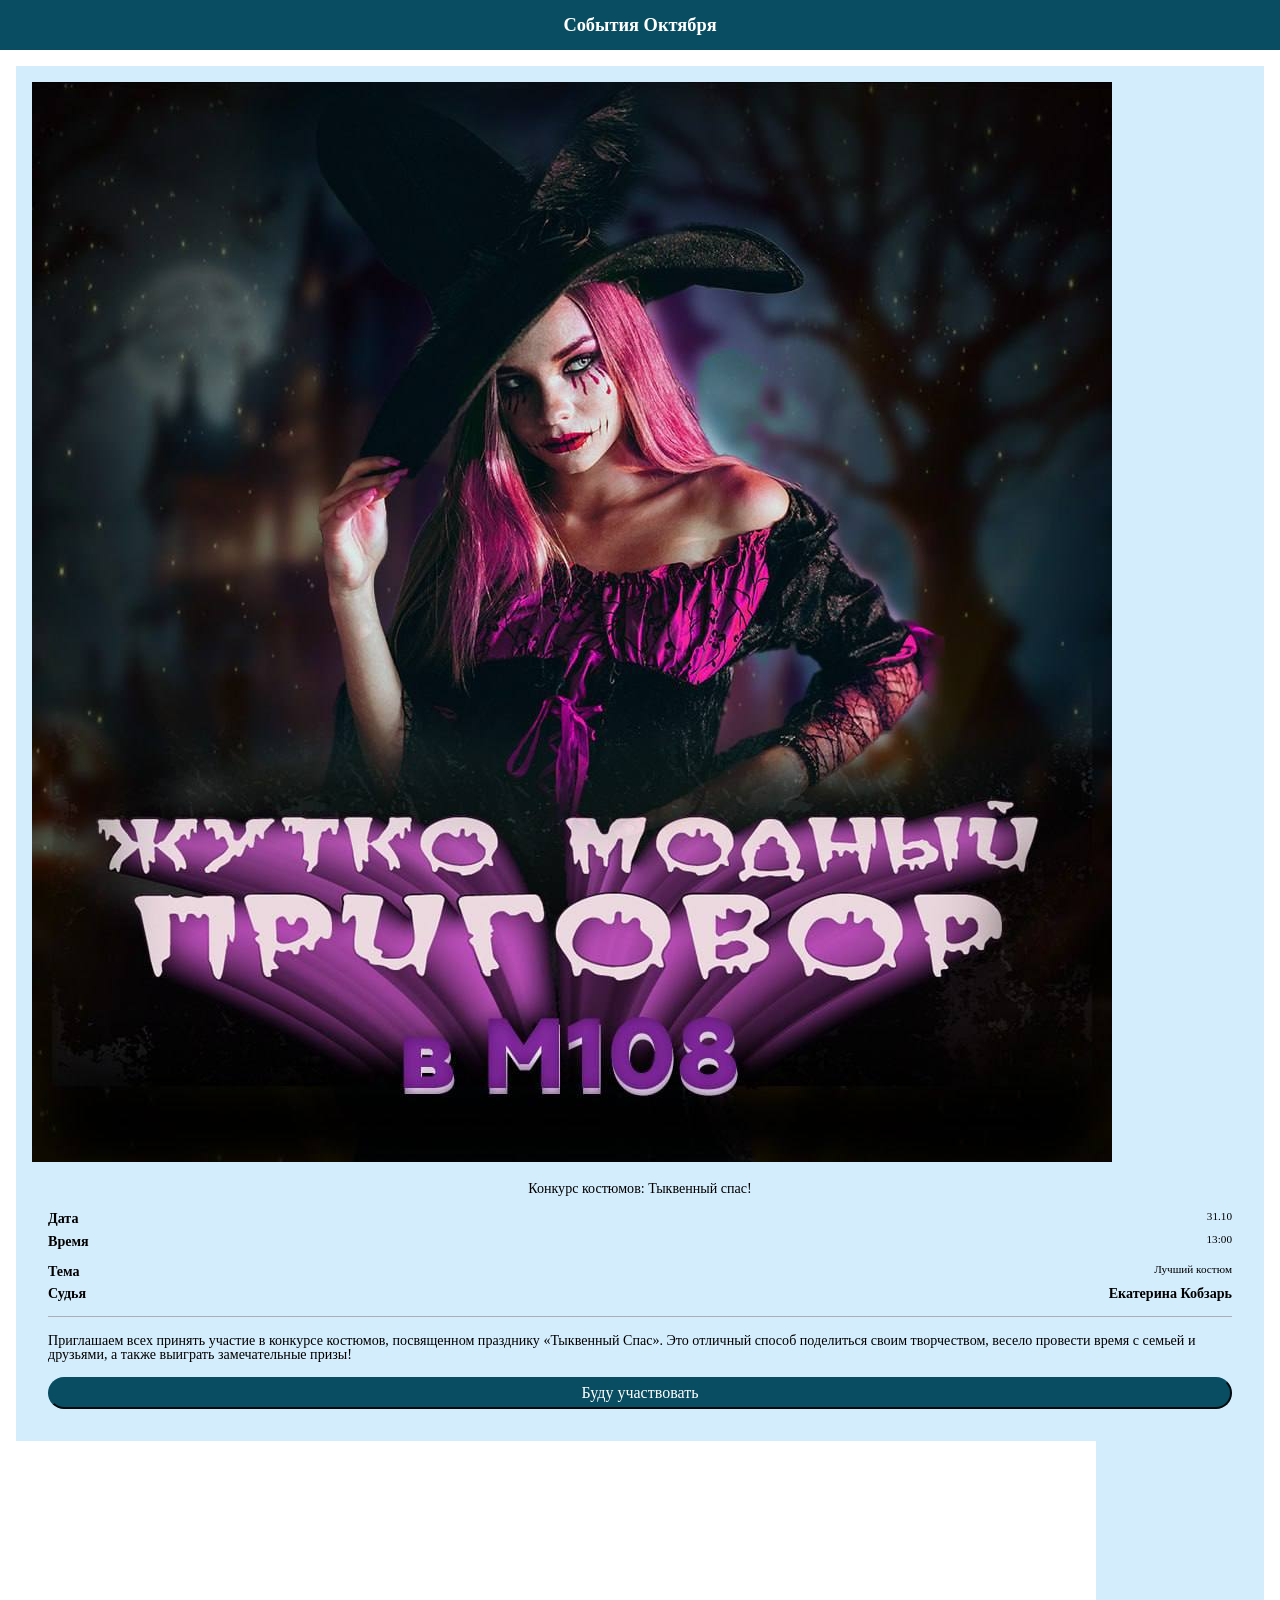
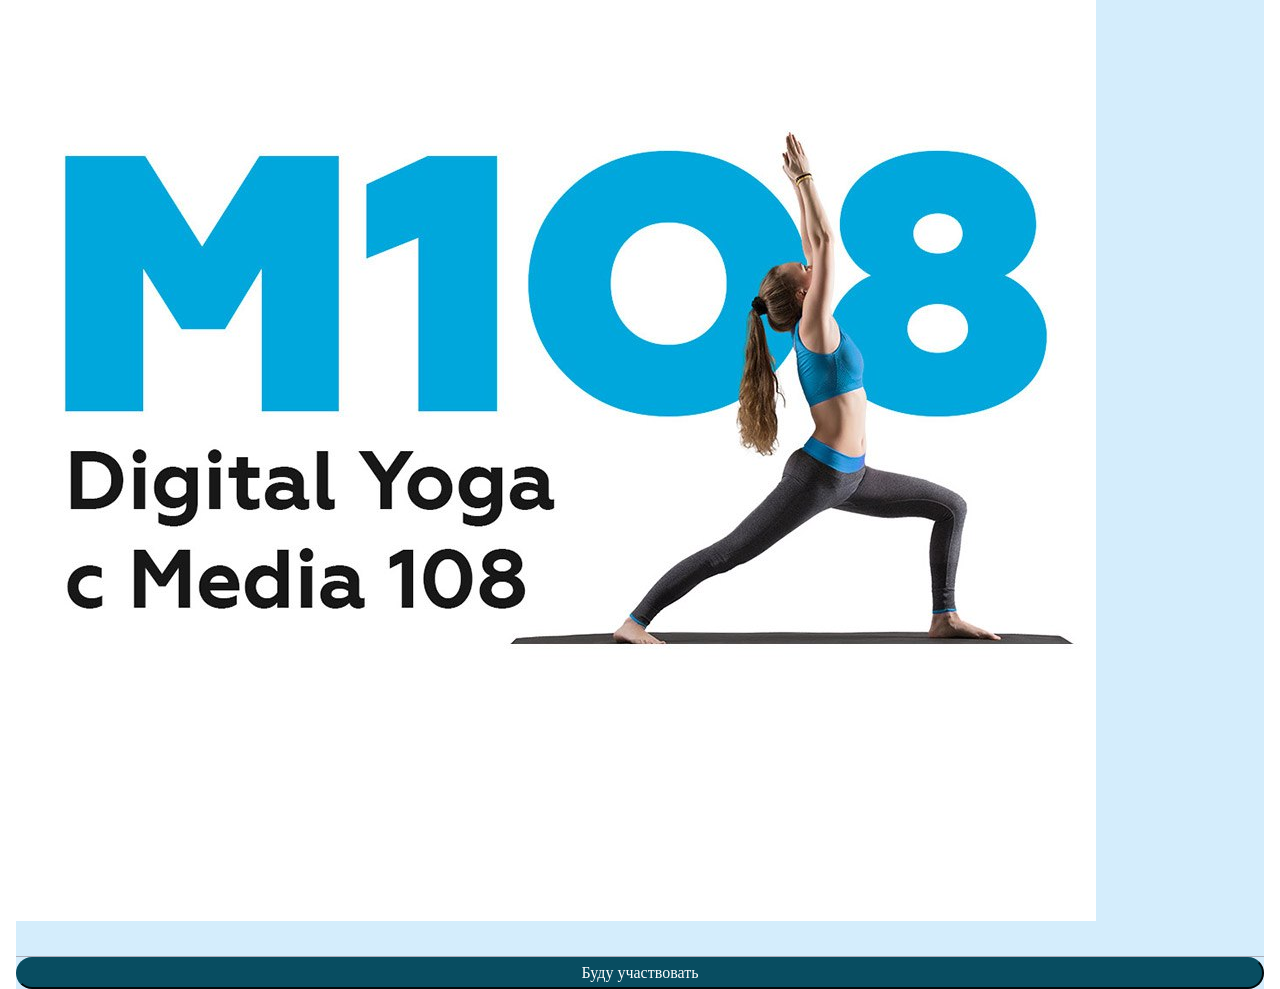
==== commit 0b6e258e: "new temp" ====
--- a/index.html
+++ b/index.html
@@ -4,9 +4,91 @@
   <meta charset="UTF-8">
   <meta http-equiv="X-UA-Compatible" content="IE=edge">
   <meta name="viewport" content="width=device-width, initial-scale=1.0">
-  <title>Document</title>
+  <meta charset="UTF-8">
+  <title>Web app</title>
+  <link rel="stylesheet" href="/css/normalize.css">
+  <link rel="stylesheet" href="/css/style.css">
 </head>
 <body>
-  <h1>Hello world!</h1>
+  <header>
+    <div class="container header flex">
+      <h1 class="header__title size-xx">События Октября</h1>
+    </div>
+  </header>
+  <main class="container">
+    <ul class="events__list list-reset">
+      <li class="list__item p1">
+        <div class="event__card">
+          <img src="images/event_1.jpeg" alt="Тут был очень офигенный креатив... Но что-то пошло не так" class="event__img">
+          <div class="flex f-center event__title size-x container">
+              <span>Конкурс костюмов: </span>
+              <span>Тыквенный спас!</span>
+          </div>
+          <div class="card__info p1 flex f-column g1">
+            <div class="card__datetime flex f-column g0-5">
+              <div class="flex f-between ">
+                <h3 class="date__title font-text size-x">Дата</h3>
+                <p class="date font-text size-l">31.10</p>
+              </div>
+              <div class="flex f-between">
+                <h3 class="time__title font-text size-x">Время</h3>
+                <p class="time font-text size-l">13:00</p>
+              </div>
+            </div>
+            <div class="card__topic flex f-column g0-5">
+              <div class="flex f-between">
+                <h3 class="topic__title font-text size-x">Тема</h3>
+                <p class="topic__name font-text size-l">Лучший костюм</p>
+              </div>
+              <div class="flex f-between g0-5">
+                <h3 class="topic__speaker font-text size-x">Судья</h3>
+                <p class="speaker font-text size-x">Екатерина Кобзарь</p>
+              </div>
+            </div>
+            <div class="card__description">
+              <p class="description font-text size-x">Приглашаем всех принять участие в конкурсе костюмов,
+                посвященном празднику «Тыквенный Спас». Это отличный способ поделиться своим творчеством,
+                  весело провести время с семьей и друзьями, а также выиграть замечательные призы! </p>
+            </div>
+            <div>
+              <button class="btn-resett btn-accept">
+                <p class="btn-text">Буду участвовать</p>
+              </button>
+            </div>
+          </div>
+        </div>
+      </li>
+      <li class="list">
+        <div class="event__card">
+        <img src="images/event_2.jpeg" alt="Тут был очень офигенный креатив... Но что-то пошло не так" class="event__img">
+        <div>
+          <h2 class="event__title"></h2>
+        </div>
+        <div class="card__info">
+          <div class="card__datetime">
+            <h3 class="date__title"></h3>
+            <p class="date"></p>
+            <h3 class="time__title"></h3>
+            <p class="time"></p>
+          </div>
+          <div class="card__topic">
+            <h3 class="topic__speaker"></h3>
+            <p class="speaker"></p>
+            <h3 class="topic__title"></h3>
+            <p class="topic__name"></p>
+          </div>
+          <div class="card__description">
+            <p class="description"></p>
+          </div>
+          <div>
+            <button class="btn-resett btn-accept">
+              <p class="btn-text">Буду участвовать</p>
+            </button>
+          </div>
+        </div>
+      </div>
+      </li>
+    </ul>
+  </main>
 </body>
 </html>
--- a/css/style.css
+++ b/css/style.css
@@ -0,0 +1,176 @@
+/* tags */
+
+
+h1, h2, h3, h4, p {
+  margin: 0;
+  padding: 0;
+}
+
+html {
+  box-sizing: border-box;
+  line-height: 1;
+}
+
+*,
+*::before,
+*::after {
+  box-sizing: inherit;
+}
+
+span {
+  display: block;
+}
+
+a {
+  color: inherit;
+  text-decoration: none;
+}
+
+img {
+  margin: 0;
+}
+
+/* const */
+
+.font-text {
+  font-style: normal;
+}
+
+section {
+  margin-bottom: 2rem;
+}
+
+
+.container {
+  padding: 0 1rem;
+}
+
+
+.list-reset {
+  list-style: none;
+  padding: 0;
+  margin: 0;
+}
+
+.flex {
+  display: flex;
+}
+
+.f-between {
+  justify-content: space-between;
+}
+
+.f-column {
+  flex-direction: column;
+}
+
+.f-center {
+  justify-content: center;
+}
+
+.btn-reset {
+  padding: 0;
+  border: none;
+  background-color: transparent;
+}
+
+.p1 {
+  padding: 1rem;
+}
+
+.size-xx {
+  font-size: 115%;
+}
+
+.size-x {
+  font-size: 88%;
+}
+
+.size-l {
+  font-size: 70%;
+}
+
+.size-m {
+  font-size: 50%;
+}
+
+.g0-5 {
+  gap: 0.5rem;
+}
+
+.g1{
+  gap: 1rem;
+}
+
+
+/* global */
+
+
+:root {
+  --color-red: #fc4c02;
+  --color-tiffany: #81D8D0;
+  --color-grey: #6f6f6e;
+  --color-green: rgb(8, 90, 8);
+  --color-white: #ffffff;
+  --color-black: #000000;
+  --color-blue: #0f0fbf;;
+
+  --first-color: #084d61
+}
+
+
+
+.hidden {
+  display: none;
+}
+
+/* header */
+
+.header {
+  padding-top: 1rem;
+  padding-bottom: 1rem;
+  background-color: var(--first-color);
+  margin-bottom: 1rem;
+  justify-content: center;
+}
+
+.header__title {
+  color: var(--color-white);
+}
+
+/* event */
+
+.events__list {
+  background-color: #d4edfc;
+}
+
+.event__card {
+  border-radius: 1.5rem;
+}
+
+.event__img {
+  max-width: 100%;
+  margin-bottom: 1rem;
+}
+
+/* card */
+
+.speaker {
+  font-weight: 900;
+}
+
+.card__topic {
+  padding-bottom: 1rem;
+  border-bottom: 1px solid #acadb7;
+}
+
+.btn-accept {
+  width: 100%;
+  background-color: var(--first-color);
+  color: #ffffff;
+  text-align: center;
+  height: 2rem;
+  border-radius: 2rem;
+  border-color: var(--first-color);
+}
+
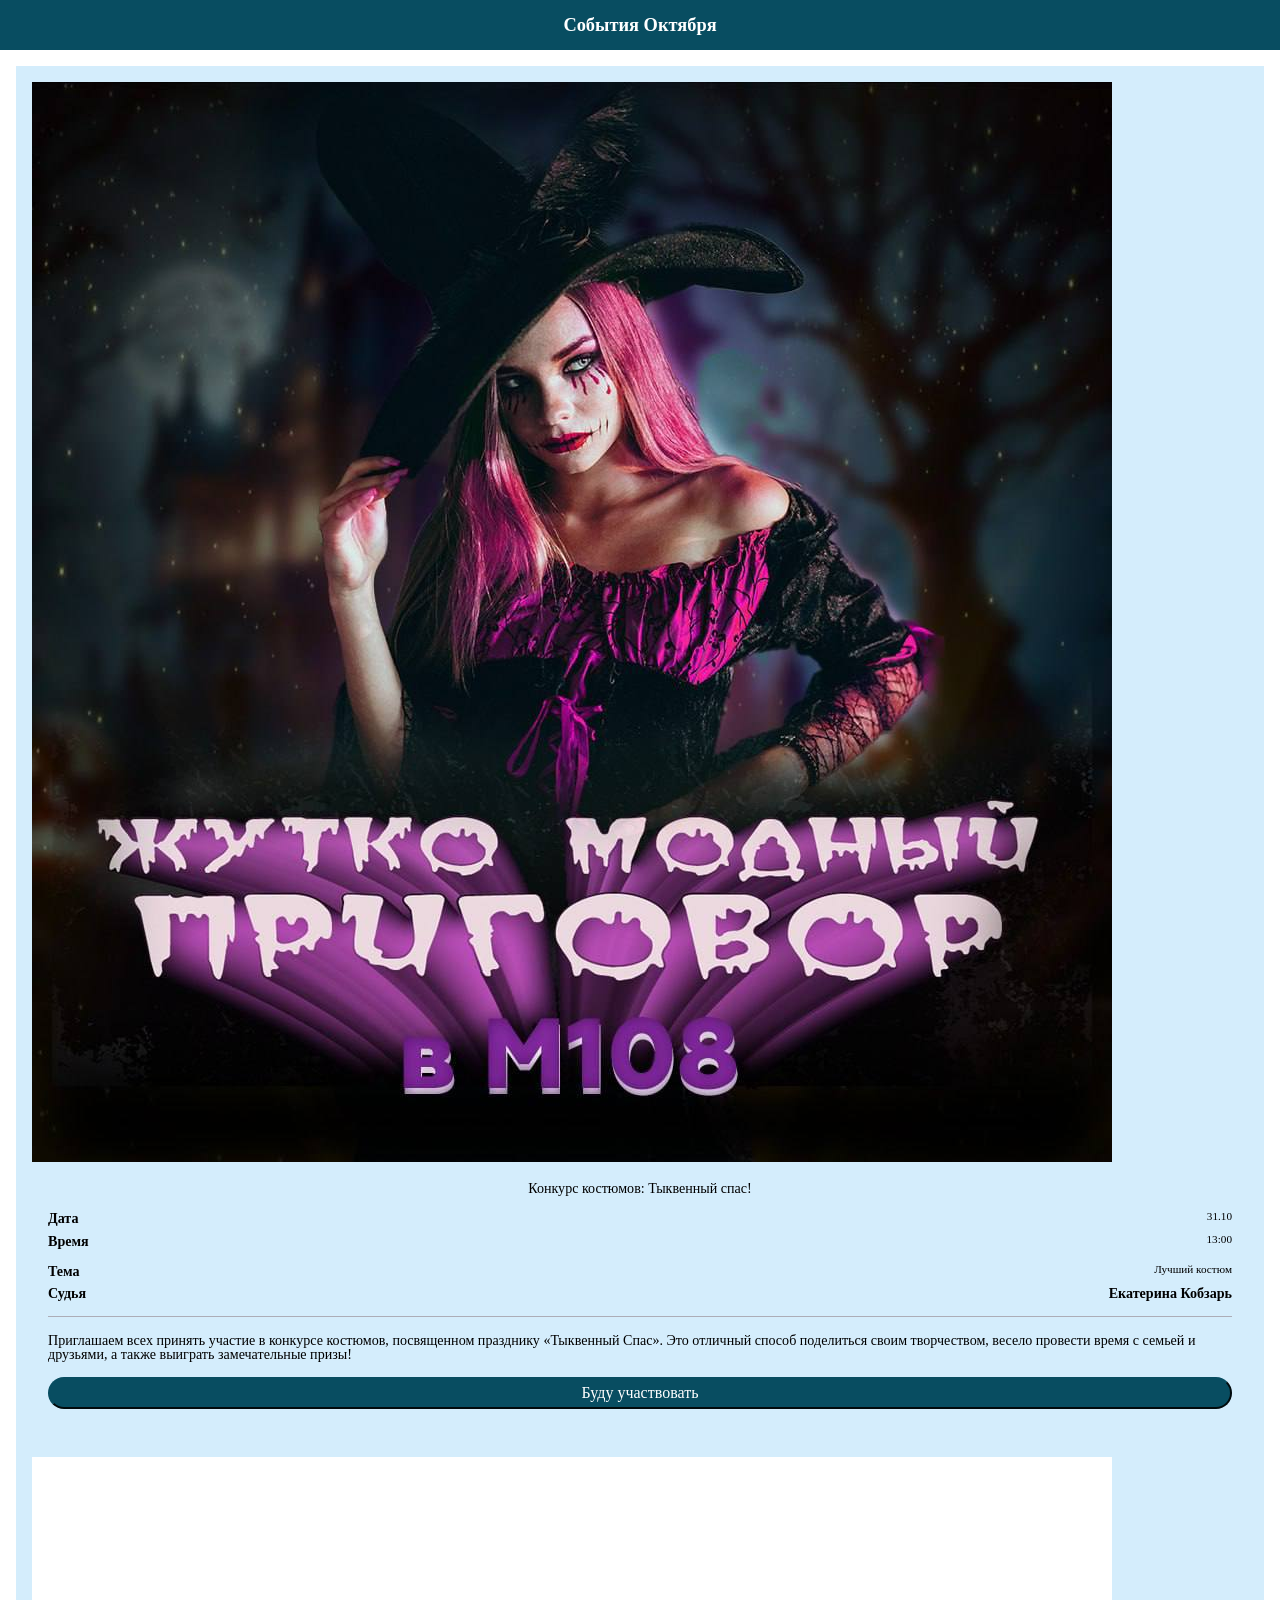
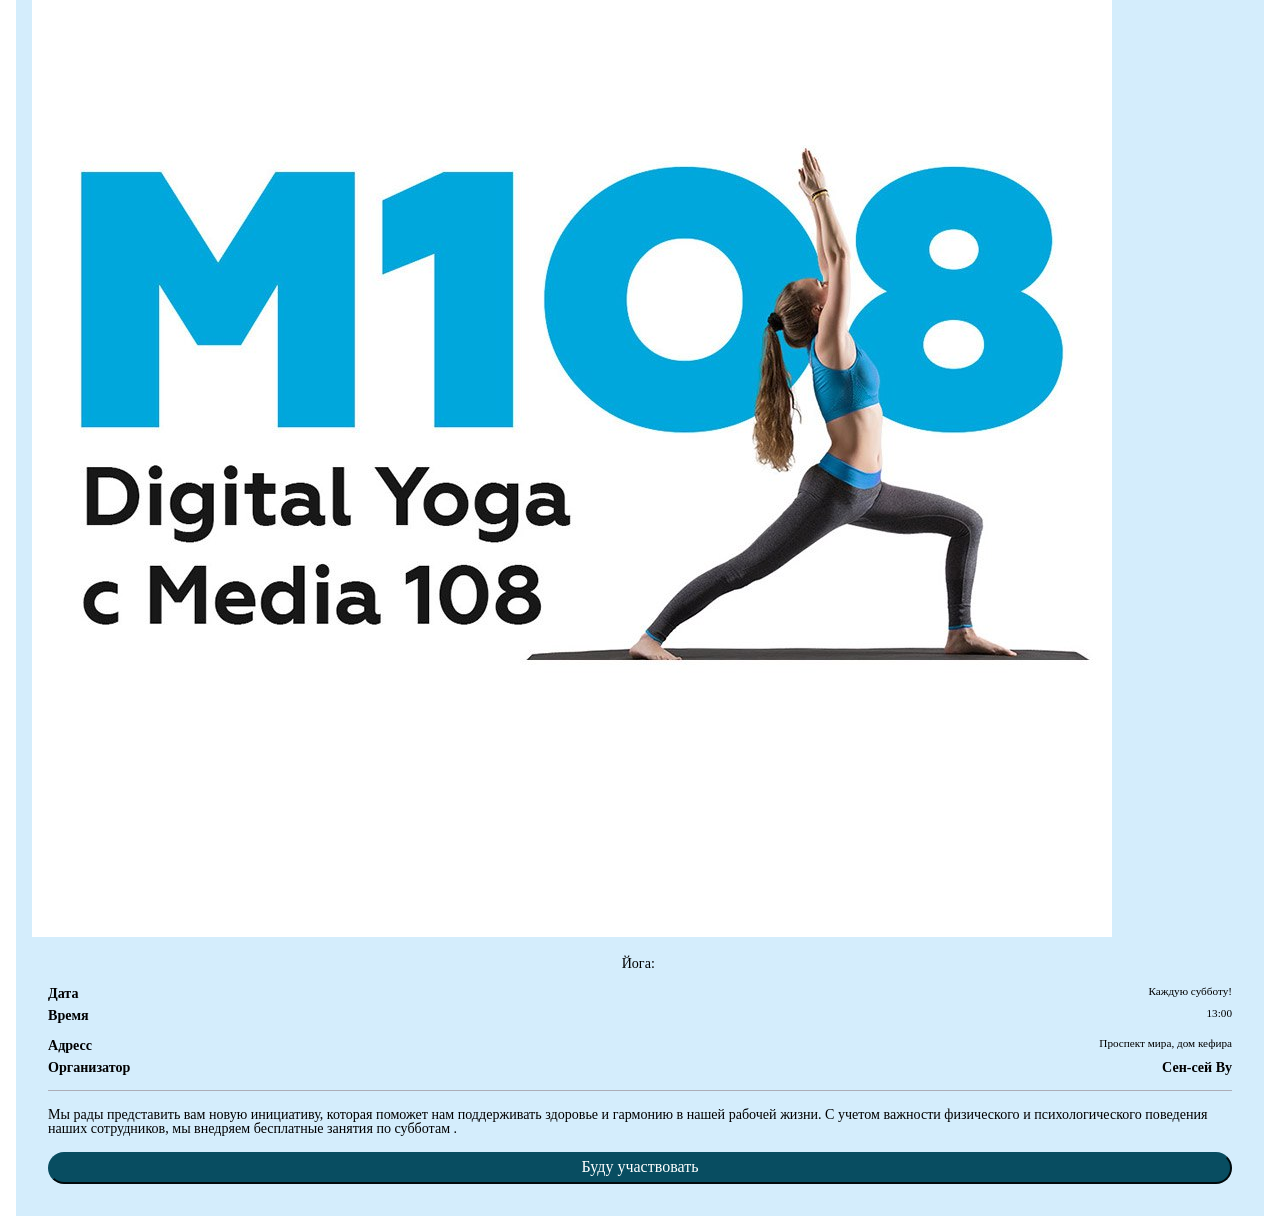
==== commit 7b7612d4: "refactor static" ====
--- a/index.html
+++ b/index.html
@@ -6,8 +6,8 @@
   <meta name="viewport" content="width=device-width, initial-scale=1.0">
   <meta charset="UTF-8">
   <title>Web app</title>
-  <link rel="stylesheet" href="/css/normalize.css">
-  <link rel="stylesheet" href="/css/style.css">
+  <link rel="stylesheet" href="css/normalize.css">
+  <link rel="stylesheet" href="css/style.css">
 </head>
 <body>
   <header>
@@ -58,35 +58,46 @@
           </div>
         </div>
       </li>
-      <li class="list">
+      <li class="list__item p1">
         <div class="event__card">
-        <img src="images/event_2.jpeg" alt="Тут был очень офигенный креатив... Но что-то пошло не так" class="event__img">
-        <div>
-          <h2 class="event__title"></h2>
-        </div>
-        <div class="card__info">
-          <div class="card__datetime">
-            <h3 class="date__title"></h3>
-            <p class="date"></p>
-            <h3 class="time__title"></h3>
-            <p class="time"></p>
+          <img src="images/event_2.jpeg" alt="Тут был очень офигенный креатив... Но что-то пошло не так" class="event__img">
+          <div class="flex f-center event__title size-x container">
+              <span>Йога: </span>
           </div>
-          <div class="card__topic">
-            <h3 class="topic__speaker"></h3>
-            <p class="speaker"></p>
-            <h3 class="topic__title"></h3>
-            <p class="topic__name"></p>
-          </div>
-          <div class="card__description">
-            <p class="description"></p>
-          </div>
-          <div>
-            <button class="btn-resett btn-accept">
-              <p class="btn-text">Буду участвовать</p>
-            </button>
+          <div class="card__info p1 flex f-column g1">
+            <div class="card__datetime flex f-column g0-5">
+              <div class="flex f-between ">
+                <h3 class="date__title font-text size-x">Дата</h3>
+                <p class="date font-text size-l">Каждую субботу!</p>
+              </div>
+              <div class="flex f-between">
+                <h3 class="time__title font-text size-x">Время</h3>
+                <p class="time font-text size-l">13:00</p>
+              </div>
+            </div>
+            <div class="card__topic flex f-column g0-5">
+              <div class="flex f-between">
+                <h3 class="topic__title font-text size-x">Адресс</h3>
+                <p class="topic__name font-text size-l">Проспект мира, дом кефира</p>
+              </div>
+              <div class="flex f-between g0-5">
+                <h3 class="topic__speaker font-text size-x">Организатор</h3>
+                <p class="speaker font-text size-x">Сен-сей Ву</p>
+              </div>
+            </div>
+            <div class="card__description">
+              <p class="description font-text size-x">Мы рады представить вам новую инициативу,
+                которая поможет нам поддерживать здоровье и гармонию в нашей рабочей жизни.
+                С учетом важности физического и психологического поведения наших сотрудников,
+                мы внедряем бесплатные занятия по субботам .</p>
+            </div>
+            <div>
+              <button class="btn-resett btn-accept">
+                <p class="btn-text">Буду участвовать</p>
+              </button>
+            </div>
           </div>
         </div>
-      </div>
       </li>
     </ul>
   </main>
